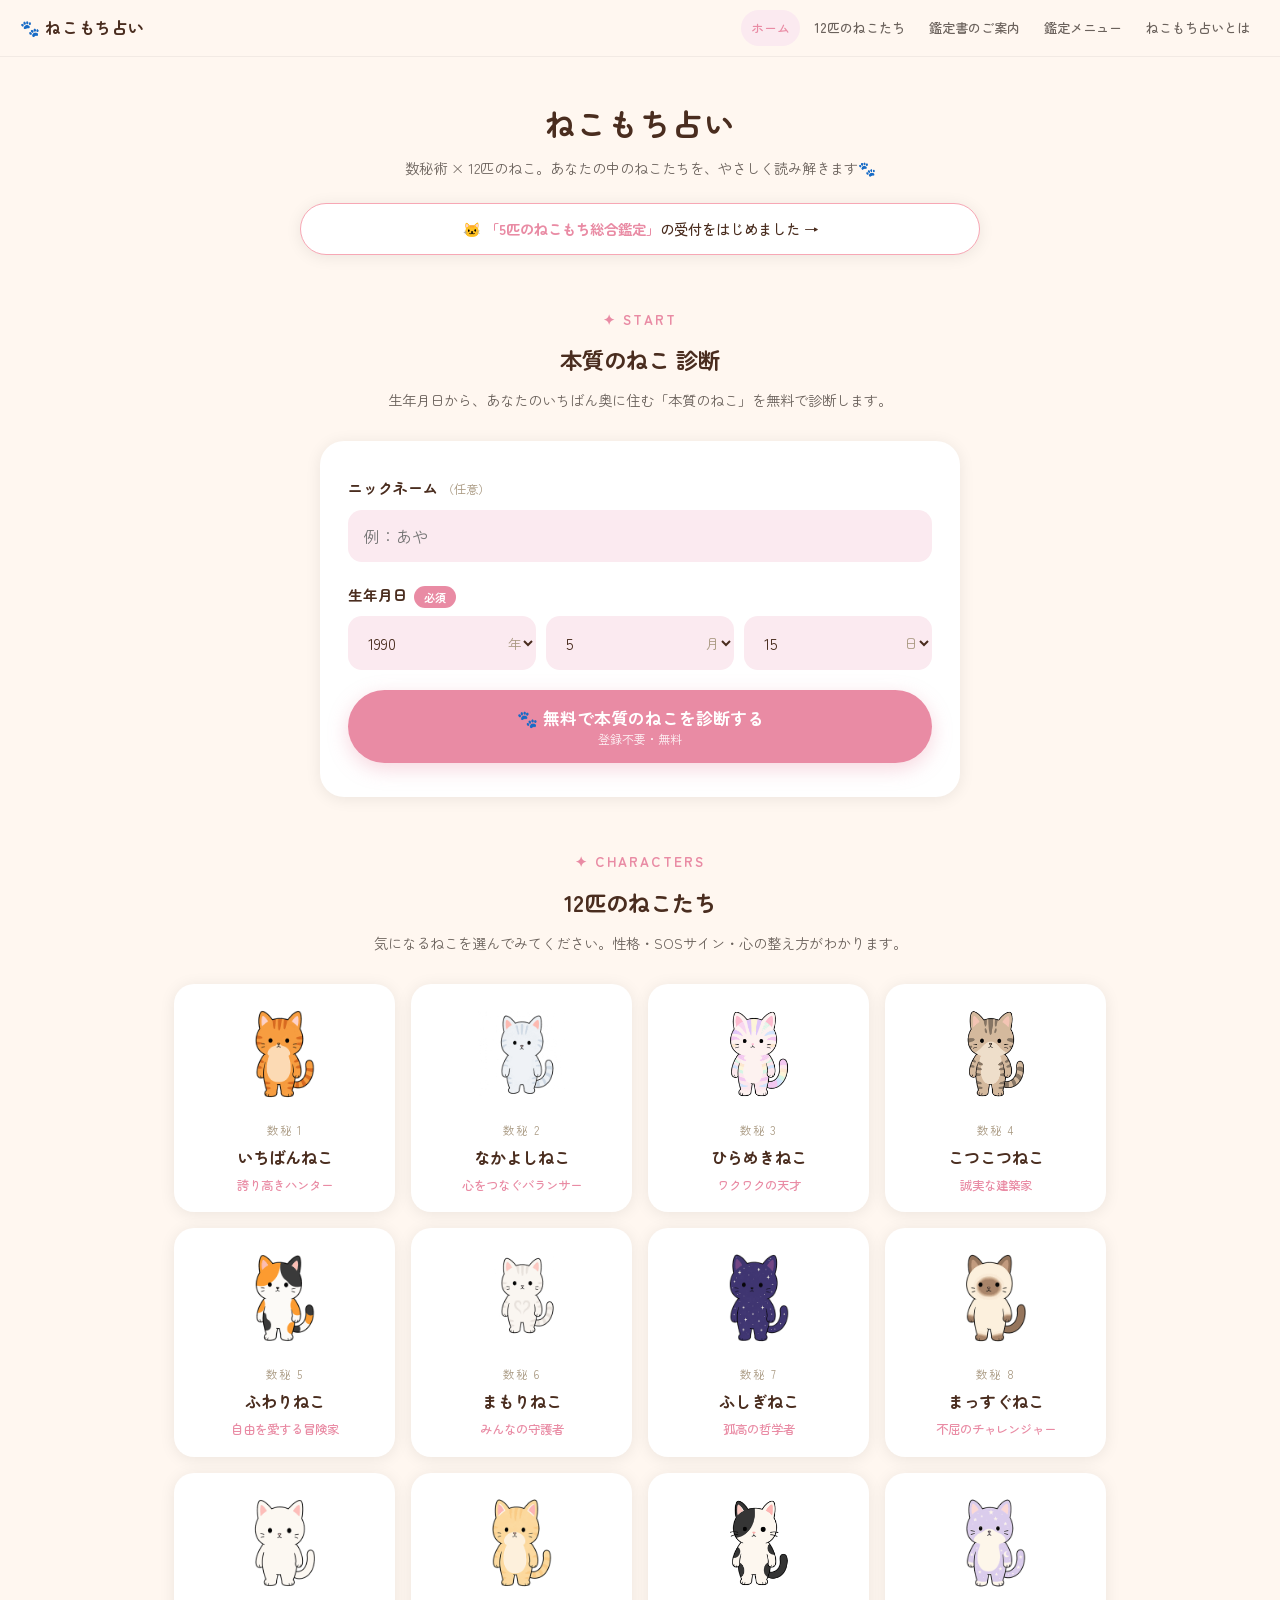
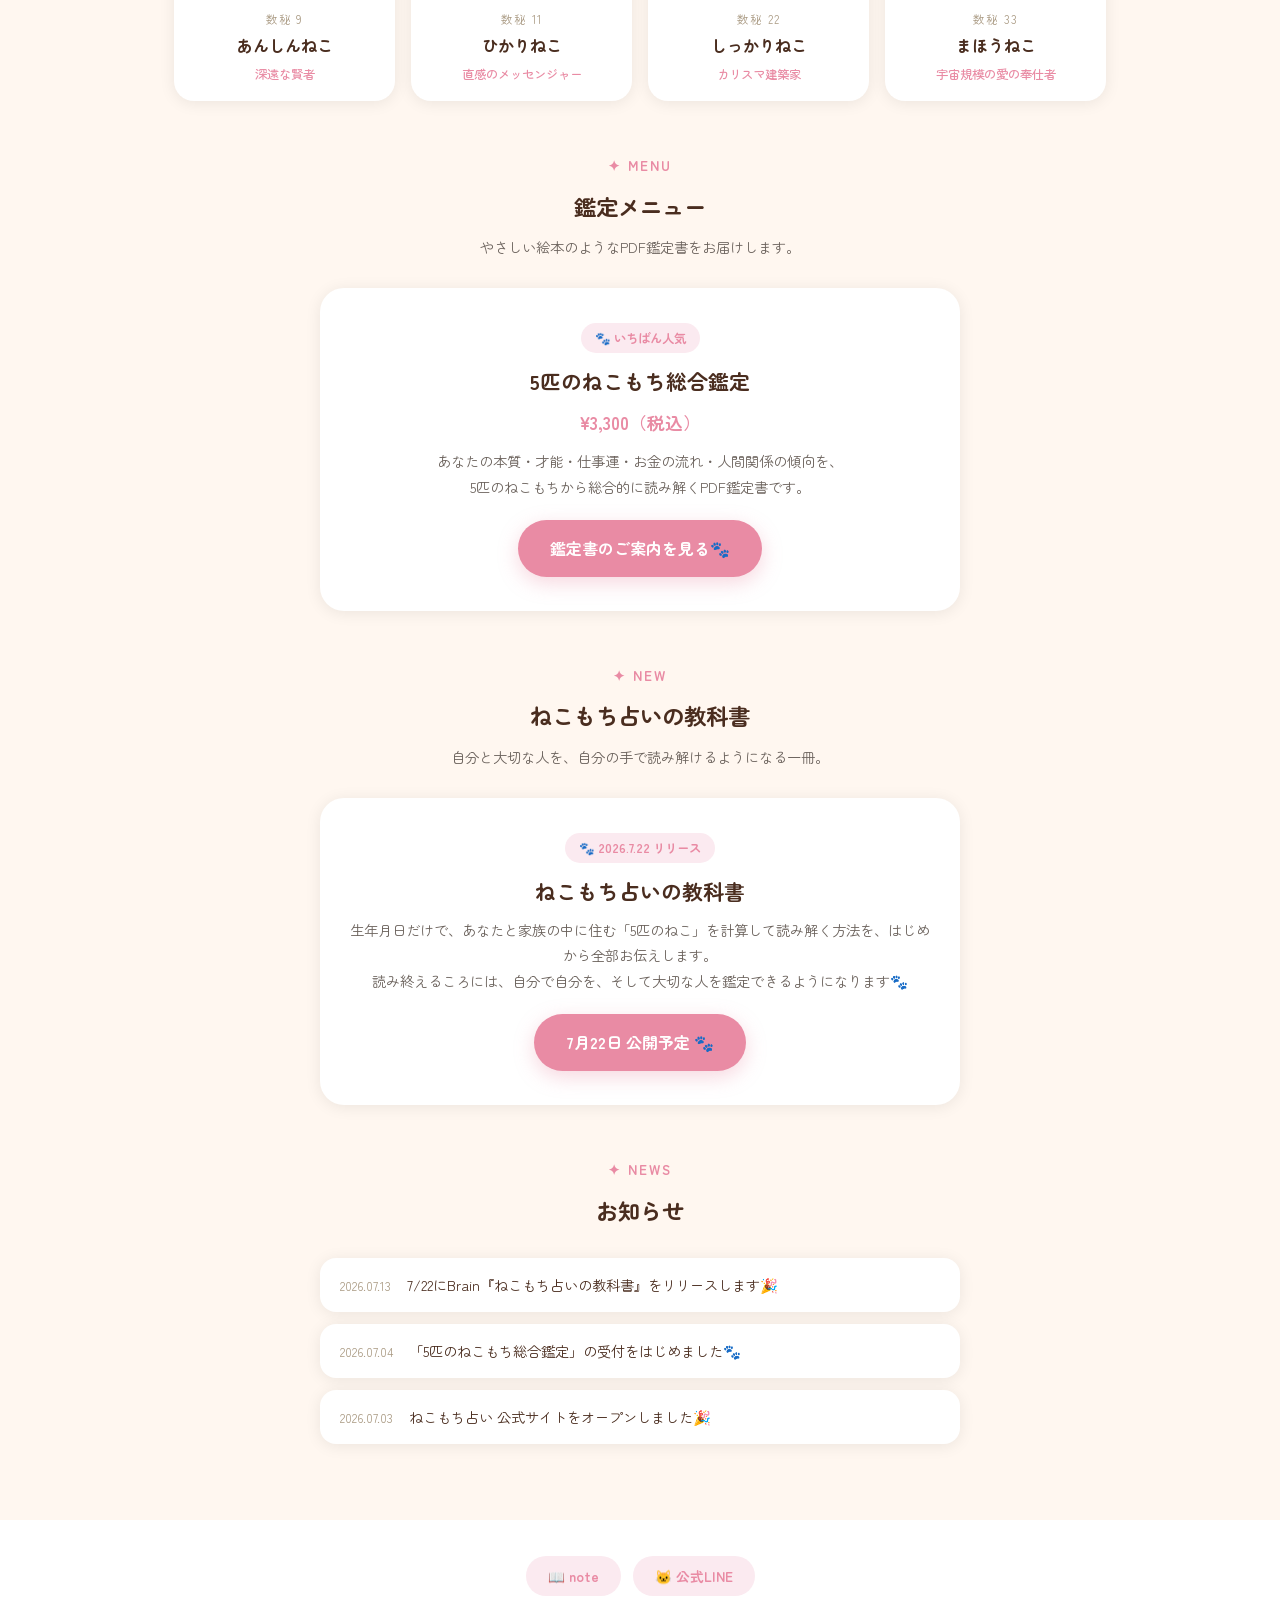
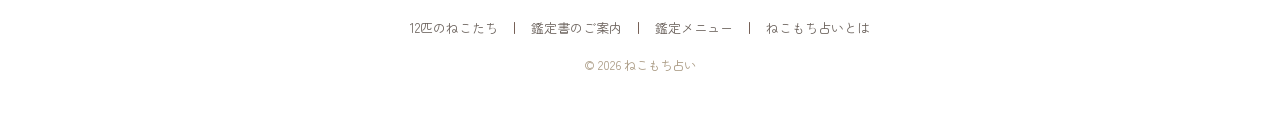
==== index.html @ 8fb3c8cf "鑑定書のご案内ページを公開＋言葉づかいを「理解する」に統一 - kanteisho.html を追加（4つの鑑定書の中身とえらび方） - 全ページのナビとトップの導線に「鑑定書のご案内」を追加 - 「" ====
<!DOCTYPE html>
<html lang="ja">

<head>
    <meta charset="UTF-8">
    <meta name="viewport" content="width=device-width, initial-scale=1.0">
    <title>ねこもち占い 公式サイト</title>
    <meta name="description"
        content="数秘術×12匹のねこで、あなたの中に住む5匹のねこを読み解く「ねこもち占い」公式サイト。12匹のねこたちの図鑑と鑑定メニューをお届けします🐾">
    <link rel="preconnect" href="https://fonts.googleapis.com">
    <link rel="preconnect" href="https://fonts.gstatic.com" crossorigin>
    <link href="https://fonts.googleapis.com/css2?family=Zen+Maru+Gothic:wght@300;400;500;700&display=swap"
        rel="stylesheet">
    <style>
        *,
        *::before,
        *::after {
            box-sizing: border-box;
            margin: 0;
            padding: 0;
        }

        :root {
            /* ねこもち占い BRAND GUIDE 準拠 */
            --cream: #FFF7F0;
            --white: #FFFFFF;
            --coral: #E98BA4;
            --coral-light: #F7A7B5;
            --coral-pale: #FBEAF0;
            --peach: #F8D9C7;
            --text-dark: #4A2D1F;
            --text-mid: #6B625C;
            --text-light: #A89880;
            --shadow-card: 0 2px 16px rgba(0, 0, 0, 0.08);
            --radius: 24px;
        }

        body {
            font-family: 'Zen Maru Gothic', 'Hiragino Maru Gothic ProN', sans-serif;
            background: var(--cream);
            color: var(--text-dark);
            line-height: 1.8;
        }

        /* ===== NAV ===== */
        .site-nav {
            position: fixed;
            top: 0;
            left: 0;
            right: 0;
            z-index: 1100;
            display: flex;
            align-items: center;
            justify-content: space-between;
            gap: 12px;
            padding: 10px 20px;
            background: rgba(255, 247, 240, 0.92);
            backdrop-filter: blur(12px);
            border-bottom: 1px solid rgba(0, 0, 0, 0.05);
        }

        .site-nav .brand {
            font-weight: 700;
            color: var(--text-dark);
            text-decoration: none;
            font-size: 1rem;
            letter-spacing: .04em;
            white-space: nowrap;
        }

        .site-nav .links {
            display: flex;
            gap: 4px;
        }

        .site-nav .links a {
            color: var(--text-mid);
            text-decoration: none;
            font-size: 0.82rem;
            font-weight: 500;
            padding: 6px 10px;
            border-radius: 999px;
            transition: background .2s, color .2s;
            white-space: nowrap;
        }

        .site-nav .links a:hover,
        .site-nav .links a.current {
            background: var(--coral-pale);
            color: var(--coral);
        }

        @media (max-width: 640px) {
            .site-nav {
                padding: 8px 10px;
            }

            .site-nav .brand {
                font-size: 0.88rem;
            }

            .site-nav .links a {
                font-size: 0.7rem;
                padding: 5px 6px;
            }
        }

        /* ===== HEADER ===== */
        header.site-head {
            max-width: 760px;
            margin: 0 auto;
            padding: 96px 24px 8px;
            text-align: center;
        }

        .site-title {
            font-size: 1.9rem;
            font-weight: 700;
            letter-spacing: .06em;
        }

        .site-tag {
            color: var(--text-mid);
            font-size: 0.9rem;
            margin-top: 4px;
        }

        /* ===== 告知バナー ===== */
        .notice-banner {
            display: block;
            max-width: 680px;
            margin: 22px auto 0;
            background: var(--white);
            border: 1.5px solid var(--coral-light);
            border-radius: 999px;
            padding: 12px 22px;
            text-decoration: none;
            color: var(--text-dark);
            font-size: 0.9rem;
            font-weight: 500;
            box-shadow: var(--shadow-card);
            transition: transform .2s;
        }

        .notice-banner:hover {
            transform: translateY(-2px);
        }

        .notice-banner .nb-accent {
            color: var(--coral);
            font-weight: 700;
        }

        /* ===== SECTIONS ===== */
        section {
            max-width: 980px;
            margin: 0 auto;
            padding: 44px 24px 8px;
        }

        .section-eyebrow {
            display: block;
            text-align: center;
            color: var(--coral);
            font-size: 0.85rem;
            font-weight: 700;
            letter-spacing: .15em;
            margin-bottom: 8px;
        }

        .section-title {
            text-align: center;
            font-size: 1.4rem;
            font-weight: 700;
            margin-bottom: 8px;
        }

        .section-lead {
            text-align: center;
            color: var(--text-mid);
            font-size: 0.9rem;
            margin-bottom: 28px;
        }

        /* ===== 診断フォーム ===== */
        .shindan-card {
            max-width: 640px;
            margin: 0 auto;
            background: var(--white);
            border-radius: var(--radius);
            box-shadow: var(--shadow-card);
            padding: 34px 28px;
        }

        .shindan-card .sc-label {
            display: block;
            font-weight: 700;
            font-size: 0.92rem;
            margin-bottom: 8px;
        }

        .shindan-card .sc-label .opt {
            font-weight: 400;
            font-size: 0.78rem;
            color: var(--text-light);
        }

        .shindan-card .sc-label .req {
            display: inline-block;
            background: var(--coral);
            color: #fff;
            font-size: 0.7rem;
            padding: 1px 10px;
            border-radius: 999px;
            margin-left: 6px;
            vertical-align: middle;
        }

        .shindan-card input,
        .shindan-card select {
            width: 100%;
            border: none;
            background: var(--coral-pale);
            border-radius: 14px;
            padding: 14px 16px;
            font-family: inherit;
            font-size: 1rem;
            color: var(--text-dark);
            margin-bottom: 20px;
            outline: none;
        }

        .shindan-card select {
            cursor: pointer;
            appearance: auto;
        }

        .shindan-card input:focus,
        .shindan-card select:focus {
            box-shadow: 0 0 0 2px var(--coral-light);
        }

        .birth-row {
            display: flex;
            gap: 10px;
        }

        .birth-row .bi {
            position: relative;
            flex: 1;
        }

        .birth-row .bi span {
            position: absolute;
            right: 14px;
            top: 15px;
            color: var(--text-light);
            font-size: 0.85rem;
            pointer-events: none;
        }

        .shindan-btn {
            display: block;
            width: 100%;
            border: none;
            cursor: pointer;
            background: var(--coral);
            color: #fff;
            font-family: inherit;
            font-weight: 700;
            font-size: 1.05rem;
            padding: 16px;
            border-radius: 999px;
            box-shadow: 0 6px 20px rgba(233, 139, 164, .35);
            transition: transform .2s;
        }

        .shindan-btn:hover {
            transform: translateY(-2px);
        }

        .shindan-btn small {
            display: block;
            font-weight: 400;
            font-size: 0.75rem;
            opacity: .9;
        }

        .shindan-error {
            display: none;
            text-align: center;
            color: var(--coral);
            font-size: 0.85rem;
            margin-top: 12px;
        }

        /* ===== 診断結果 ===== */
        .shindan-result {
            display: none;
            max-width: 640px;
            margin: 24px auto 0;
            background: var(--white);
            border-radius: var(--radius);
            box-shadow: 0 6px 22px rgba(233, 139, 164, .25);
            padding: 34px 28px;
            text-align: center;
        }

        .shindan-result .sr-intro {
            color: var(--text-mid);
            font-size: 0.9rem;
        }

        .shindan-result img {
            width: 130px;
            height: 130px;
            object-fit: contain;
            margin: 10px auto;
        }

        .shindan-result .sr-num {
            color: var(--text-light);
            font-size: 0.8rem;
            letter-spacing: .1em;
        }

        .shindan-result h3 {
            font-size: 1.5rem;
            margin: 2px 0 8px;
        }

        .shindan-result .sr-catch {
            color: var(--coral);
            font-weight: 700;
            font-size: 0.95rem;
            margin-bottom: 14px;
        }

        .shindan-result .sr-msg {
            background: var(--coral-pale);
            border-radius: 16px;
            padding: 14px 18px;
            font-size: 0.9rem;
            color: var(--text-dark);
            margin-bottom: 20px;
        }

        .shindan-result .sr-links a.more {
            color: var(--coral);
            font-weight: 700;
            font-size: 0.9rem;
            text-decoration: none;
            display: inline-block;
            margin-bottom: 16px;
        }

        /* ===== 12匹グリッド ===== */
        .cats-grid {
            display: grid;
            grid-template-columns: repeat(4, minmax(0, 1fr));
            gap: 16px;
        }

        @media (max-width: 640px) {
            .cats-grid {
                grid-template-columns: repeat(2, 1fr);
            }
        }

        .cat-card {
            background: var(--white);
            border-radius: 20px;
            box-shadow: var(--shadow-card);
            padding: 18px 12px 16px;
            text-align: center;
            text-decoration: none;
            color: var(--text-dark);
            transition: transform .2s, box-shadow .2s;
        }

        .cat-card:hover {
            transform: translateY(-4px);
            box-shadow: 0 6px 22px rgba(233, 139, 164, .25);
        }

        .cat-card img {
            width: 104px;
            height: 104px;
            object-fit: contain;
        }

        .cat-card .num {
            font-size: 0.72rem;
            color: var(--text-light);
            letter-spacing: .1em;
            margin-top: 6px;
        }

        .cat-card h3 {
            font-size: 1.02rem;
            font-weight: 700;
            margin: 2px 0;
        }

        .cat-card p {
            font-size: 0.78rem;
            color: var(--coral);
            font-weight: 500;
        }

        /* ===== 鑑定メニュー ===== */
        .kantei-card {
            max-width: 640px;
            margin: 0 auto;
            background: var(--white);
            border-radius: var(--radius);
            box-shadow: var(--shadow-card);
            padding: 34px 28px;
            text-align: center;
        }

        .kantei-card .kc-tag {
            display: inline-block;
            background: var(--coral-pale);
            color: var(--coral);
            font-size: 0.78rem;
            font-weight: 700;
            padding: 4px 14px;
            border-radius: 999px;
            margin-bottom: 10px;
        }

        .kantei-card h3 {
            font-size: 1.3rem;
            margin-bottom: 6px;
        }

        .kantei-card .kc-price {
            color: var(--coral);
            font-weight: 700;
            font-size: 1.1rem;
            margin-bottom: 10px;
        }

        .kantei-card p {
            color: var(--text-mid);
            font-size: 0.9rem;
            margin-bottom: 20px;
        }

        .btn-primary {
            display: inline-block;
            background: var(--coral);
            color: #fff;
            text-decoration: none;
            font-weight: 700;
            padding: 14px 32px;
            border-radius: 999px;
            box-shadow: 0 6px 20px rgba(233, 139, 164, .35);
            transition: transform .2s;
        }

        .btn-primary:hover {
            transform: translateY(-2px);
        }

        /* ===== お知らせ ===== */
        .news-list {
            max-width: 640px;
            margin: 0 auto;
            list-style: none;
        }

        .news-list li {
            background: var(--white);
            border-radius: 16px;
            box-shadow: var(--shadow-card);
            padding: 14px 20px;
            margin-bottom: 12px;
            display: flex;
            gap: 16px;
            align-items: baseline;
            font-size: 0.9rem;
        }

        .news-list .date {
            color: var(--text-light);
            font-size: 0.78rem;
            white-space: nowrap;
        }

        /* ===== FOOTER ===== */
        footer {
            margin-top: 56px;
            padding: 36px 20px 48px;
            background: var(--white);
            text-align: center;
        }

        .sns-row {
            display: flex;
            justify-content: center;
            gap: 12px;
            margin-bottom: 20px;
        }

        .sns-row a {
            display: inline-block;
            background: var(--coral-pale);
            color: var(--coral);
            text-decoration: none;
            font-size: 0.85rem;
            font-weight: 700;
            padding: 8px 22px;
            border-radius: 999px;
            transition: transform .2s;
        }

        .sns-row a:hover {
            transform: translateY(-2px);
        }

        .foot-links {
            font-size: 0.82rem;
            margin-bottom: 14px;
        }

        .foot-links a {
            color: var(--text-mid);
            text-decoration: none;
            margin: 0 10px;
        }

        .copyright {
            color: var(--text-light);
            font-size: 0.78rem;
        }
    </style>
</head>

<body>
    <nav class="site-nav">
        <a href="index.html" class="brand">🐾 ねこもち占い</a>
        <div class="links">
            <a href="index.html" class="current">ホーム</a>
            <a href="types.html">12匹のねこたち</a>
            <a href="kanteisho.html">鑑定書のご案内</a>
            <a href="menu.html">鑑定メニュー</a>
            <a href="about.html">ねこもち占いとは</a>
        </div>
    </nav>

    <header class="site-head">
        <h1 class="site-title">ねこもち占い</h1>
        <p class="site-tag">数秘術 × 12匹のねこ。あなたの中のねこたちを、やさしく読み解きます🐾</p>
        <a href="kanteisho.html" class="notice-banner">🐱 <span class="nb-accent">「5匹のねこもち総合鑑定」</span>の受付をはじめました →</a>
    </header>

    <!-- 診断スタート -->
    <section>
        <span class="section-eyebrow">✦ START</span>
        <h2 class="section-title">本質のねこ 診断</h2>
        <p class="section-lead">生年月日から、あなたのいちばん奥に住む「本質のねこ」を無料で診断します。</p>
        <div class="shindan-card">
            <label class="sc-label" for="sd-name">ニックネーム <span class="opt">（任意）</span></label>
            <input type="text" id="sd-name" placeholder="例：あや" maxlength="20">
            <span class="sc-label">生年月日<span class="req">必須</span></span>
            <div class="birth-row">
                <div class="bi"><select id="sd-y" aria-label="年"></select><span>年</span></div>
                <div class="bi"><select id="sd-m" aria-label="月"></select><span>月</span></div>
                <div class="bi"><select id="sd-d" aria-label="日"></select><span>日</span></div>
            </div>
            <button class="shindan-btn" id="sd-btn">🐾 無料で本質のねこを診断する<small>登録不要・無料</small></button>
            <p class="shindan-error" id="sd-error">生年月日を正しく入力してくださいね🐾</p>
        </div>
        <div class="shindan-result" id="sd-result">
            <p class="sr-intro" id="sr-intro">あなたの本質のねこは……</p>
            <img id="sr-img" src="" alt="">
            <div class="sr-num" id="sr-num"></div>
            <h3 id="sr-name"></h3>
            <p class="sr-catch" id="sr-catch"></p>
            <div class="sr-msg" id="sr-msg"></div>
            <div class="sr-links">
                <a class="more" id="sr-more" href="#">このねこをもっと詳しく見る →</a><br>
                <a class="btn-primary" href="kanteisho.html">5匹ぜんぶ知りたい方は 総合鑑定へ🐾</a>
            </div>
        </div>
    </section>

    <!-- 12匹のねこたち -->
    <section>
        <span class="section-eyebrow">✦ CHARACTERS</span>
        <h2 class="section-title">12匹のねこたち</h2>
        <p class="section-lead">気になるねこを選んでみてください。性格・SOSサイン・心の整え方がわかります。</p>
        <div class="cats-grid">
            <a class="cat-card" href="types.html#n1"><img src="img/cat_1.png?v=2" alt="いちばんねこ">
                <div class="num">数秘 1</div>
                <h3>いちばんねこ</h3>
                <p>誇り高きハンター</p>
            </a>
            <a class="cat-card" href="types.html#n2"><img src="img/cat_2.png?v=2" alt="なかよしねこ">
                <div class="num">数秘 2</div>
                <h3>なかよしねこ</h3>
                <p>心をつなぐバランサー</p>
            </a>
            <a class="cat-card" href="types.html#n3"><img src="img/cat_3.png?v=2" alt="ひらめきねこ">
                <div class="num">数秘 3</div>
                <h3>ひらめきねこ</h3>
                <p>ワクワクの天才</p>
            </a>
            <a class="cat-card" href="types.html#n4"><img src="img/cat_4.png?v=2" alt="こつこつねこ">
                <div class="num">数秘 4</div>
                <h3>こつこつねこ</h3>
                <p>誠実な建築家</p>
            </a>
            <a class="cat-card" href="types.html#n5"><img src="img/cat_5.png?v=2" alt="ふわりねこ">
                <div class="num">数秘 5</div>
                <h3>ふわりねこ</h3>
                <p>自由を愛する冒険家</p>
            </a>
            <a class="cat-card" href="types.html#n6"><img src="img/cat_6.png?v=2" alt="まもりねこ">
                <div class="num">数秘 6</div>
                <h3>まもりねこ</h3>
                <p>みんなの守護者</p>
            </a>
            <a class="cat-card" href="types.html#n7"><img src="img/cat_7.png?v=2" alt="ふしぎねこ">
                <div class="num">数秘 7</div>
                <h3>ふしぎねこ</h3>
                <p>孤高の哲学者</p>
            </a>
            <a class="cat-card" href="types.html#n8"><img src="img/cat_8.png?v=2" alt="まっすぐねこ">
                <div class="num">数秘 8</div>
                <h3>まっすぐねこ</h3>
                <p>不屈のチャレンジャー</p>
            </a>
            <a class="cat-card" href="types.html#n9"><img src="img/cat_9.png?v=2" alt="あんしんねこ">
                <div class="num">数秘 9</div>
                <h3>あんしんねこ</h3>
                <p>深遠な賢者</p>
            </a>
            <a class="cat-card" href="types.html#n11"><img src="img/cat_11.png?v=2" alt="ひかりねこ">
                <div class="num">数秘 11</div>
                <h3>ひかりねこ</h3>
                <p>直感のメッセンジャー</p>
            </a>
            <a class="cat-card" href="types.html#n22"><img src="img/cat_22.png?v=2" alt="しっかりねこ">
                <div class="num">数秘 22</div>
                <h3>しっかりねこ</h3>
                <p>カリスマ建築家</p>
            </a>
            <a class="cat-card" href="types.html#n33"><img src="img/cat_33.png?v=2" alt="まほうねこ">
                <div class="num">数秘 33</div>
                <h3>まほうねこ</h3>
                <p>宇宙規模の愛の奉仕者</p>
            </a>
        </div>
    </section>

    <!-- 鑑定メニュー -->
    <section>
        <span class="section-eyebrow">✦ MENU</span>
        <h2 class="section-title">鑑定メニュー</h2>
        <p class="section-lead">やさしい絵本のようなPDF鑑定書をお届けします。</p>
        <div class="kantei-card">
            <span class="kc-tag">🐾 いちばん人気</span>
            <h3>5匹のねこもち総合鑑定</h3>
            <div class="kc-price">¥3,300（税込）</div>
            <p>あなたの本質・才能・仕事運・お金の流れ・人間関係の傾向を、<br>5匹のねこもちから総合的に読み解くPDF鑑定書です。</p>
            <a href="kanteisho.html" class="btn-primary">鑑定書のご案内を見る🐾</a>
        </div>
    </section>

    <!-- 教科書（Brain） -->
    <section>
        <span class="section-eyebrow">✦ NEW</span>
        <h2 class="section-title">ねこもち占いの教科書</h2>
        <p class="section-lead">自分と大切な人を、自分の手で読み解けるようになる一冊。</p>
        <div class="kantei-card">
            <span class="kc-tag">🐾 2026.7.22 リリース</span>
            <h3>ねこもち占いの教科書</h3>
            <p>生年月日だけで、あなたと家族の中に住む「5匹のねこ」を計算して読み解く方法を、はじめから全部お伝えします。<br>読み終えるころには、自分で自分を、そして大切な人を鑑定できるようになります🐾</p>
            <!-- TODO(7/22公開時): href="#" を Brain の販売URL に差し替え、ボタン文言を「教科書を見る 🐾」に変更する -->
            <a href="#" class="btn-primary">7月22日 公開予定 🐾</a>
        </div>
    </section>

    <!-- お知らせ -->
    <section>
        <span class="section-eyebrow">✦ NEWS</span>
        <h2 class="section-title">お知らせ</h2>
        <p class="section-lead"></p>
        <ul class="news-list">
            <li><span class="date">2026.07.13</span><span>7/22にBrain『ねこもち占いの教科書』をリリースします🎉</span></li>
            <li><span class="date">2026.07.04</span><span>「5匹のねこもち総合鑑定」の受付をはじめました🐾</span></li>
            <li><span class="date">2026.07.03</span><span>ねこもち占い 公式サイトをオープンしました🎉</span></li>
        </ul>
    </section>

    <footer>
        <div class="sns-row">
            <a href="https://note.com/nekomochi_uranai" target="_blank" rel="noopener">📖 note</a>
            <a href="https://lin.ee/52eZzQR" target="_blank" rel="noopener">🐱 公式LINE</a>
        </div>
        <p class="foot-links"><a href="types.html">12匹のねこたち</a>｜<a href="kanteisho.html">鑑定書のご案内</a>｜<a
                href="menu.html">鑑定メニュー</a>｜<a href="about.html">ねこもち占いとは</a></p>
        <p class="copyright">© 2026 ねこもち占い</p>
    </footer>

    <script>
        const NEKO = {
            1: { name: 'いちばんねこ', catch: '開拓・独立・リーダーシップ。「自分で決める」が生きがいの先駆者', msg: '頼ることは、弱さじゃないよ。たまには誰かに甘えて、ふかふかの毛布で休もう。' },
            2: { name: 'なかよしねこ', catch: '調和・協調・感受性。空気を読みすぎて疲れる平和主義者', msg: '人のことより、まずは自分の小さなお皿を満たそう。あなたは、そこにいるだけで価値がある。' },
            3: { name: 'ひらめきねこ', catch: '創造・表現・喜び。「楽しい！」だけで動く天性のエンターテイナー', msg: '飽きっぽいのは、ダメだからじゃない。あなたの頭が、世界より先に進んでいるだけ。' },
            4: { name: 'こつこつねこ', catch: '継続・誠実・土台。石橋を叩いて渡る、信頼の職人', msg: '完璧じゃなくても、世界は壊れない。今日は少し、ルールをゆるめても大丈夫。' },
            5: { name: 'ふわりねこ', catch: '自由・変化・冒険。ルールと定番が大嫌いな風来坊', msg: '落ち着かなくていい。あなたのその揺らぎが、新しい風を運んでくる。' },
            6: { name: 'まもりねこ', catch: '愛情・責任・調和。誰かを守ることに生きがいを感じるお母さん気質', msg: '自分を犠牲にする愛は、いつか苦しくなる。まずはあなた自身を、世界一大切にしていい。' },
            7: { name: 'ふしぎねこ', catch: '探求・内省・真理。「なぜ？」を掘り続ける孤高の哲学者', msg: '理解されなくてもいい。あなたのその独特な世界観こそが、いつか誰かの光になる。' },
            8: { name: 'まっすぐねこ', catch: '達成・権力・豊かさ。結果で証明したい将軍タイプ', msg: '戦わなくても、あなたの価値は変わらない。鎧を脱いだあなたも、十分に愛されている。' },
            9: { name: 'あんしんねこ', catch: '癒やし・包容・手放し。すべてを受け入れ見守る、器の大きなまとめ役', msg: 'いい人にならなくていい。誰かのためじゃなく、自分のために生きていいんだよ。' },
            11: { name: 'ひかりねこ', catch: '直感・啓蒙・橋渡し。目に見えないメッセージを受け取る繊細なアンテナ', msg: 'その繊細さは、才能だよ。理屈で説明しなくていい、あなたの感覚を信じて。' },
            22: { name: 'しっかりねこ', catch: '構築・ビジョン・現実化。圧倒的スケールで理想を形にする建築家', msg: '焦らなくていい。あなたの夢は大きいから、時間がかかるのは当たり前。' },
            33: { name: 'まほうねこ', catch: '無条件の愛・癒やし・受容。常識を超えた愛で包む、宇宙からのメッセンジャー', msg: 'あなたはそのままで魔法みたいな存在。無理に普通にならなくていいんだよ。' }
        };

        function reduceNum(n) {
            while (n > 9 && n !== 11 && n !== 22 && n !== 33) {
                n = String(n).split('').reduce((s, d) => s + parseInt(d, 10), 0);
            }
            return n;
        }

        function calcLP(y, m, d) {
            const digits = ('' + y + String(m).padStart(2, '0') + String(d).padStart(2, '0')).split('');
            return reduceNum(digits.reduce((s, c) => s + parseInt(c, 10), 0));
        }

        function fillDateSelect(id, start, end, placeholder, defaultValue) {
            const select = document.getElementById(id);
            if (!select) return;
            select.innerHTML = '';
            const placeholderOption = document.createElement('option');
            placeholderOption.value = '';
            placeholderOption.textContent = placeholder;
            placeholderOption.disabled = true;
            select.appendChild(placeholderOption);
            for (let value = start; value <= end; value += 1) {
                const option = document.createElement('option');
                option.value = String(value);
                option.textContent = String(value);
                select.appendChild(option);
            }
            select.value = String(defaultValue);
        }

        fillDateSelect('sd-y', 1900, 2026, '1990', 1990);
        fillDateSelect('sd-m', 1, 12, '5', 5);
        fillDateSelect('sd-d', 1, 31, '15', 15);
        document.getElementById('sd-btn').addEventListener('click', () => {
            const y = parseInt(document.getElementById('sd-y').value, 10);
            const m = parseInt(document.getElementById('sd-m').value, 10);
            const d = parseInt(document.getElementById('sd-d').value, 10);
            const err = document.getElementById('sd-error');
            const valid = y >= 1900 && y <= 2026 && m >= 1 && m <= 12 && d >= 1 && d <= 31;
            if (!valid) {
                err.style.display = 'block';
                return;
            }
            err.style.display = 'none';
            const lp = calcLP(y, m, d);
            const neko = NEKO[lp];
            const nick = document.getElementById('sd-name').value.trim();
            document.getElementById('sr-intro').textContent =
                (nick ? nick + 'さんの' : 'あなたの') + '本質のねこは……';
            document.getElementById('sr-img').src = 'img/cat_' + lp + '.png?v=2';
            document.getElementById('sr-img').alt = neko.name;
            document.getElementById('sr-num').textContent = '数秘 ' + lp;
            document.getElementById('sr-name').textContent = neko.name;
            document.getElementById('sr-catch').textContent = neko.catch;
            document.getElementById('sr-msg').textContent = '「' + neko.msg + '」';
            document.getElementById('sr-more').href = 'types.html#n' + lp;
            const box = document.getElementById('sd-result');
            box.style.display = 'block';
            box.scrollIntoView({ behavior: 'smooth', block: 'center' });
        });
    </script>
</body>

</html>
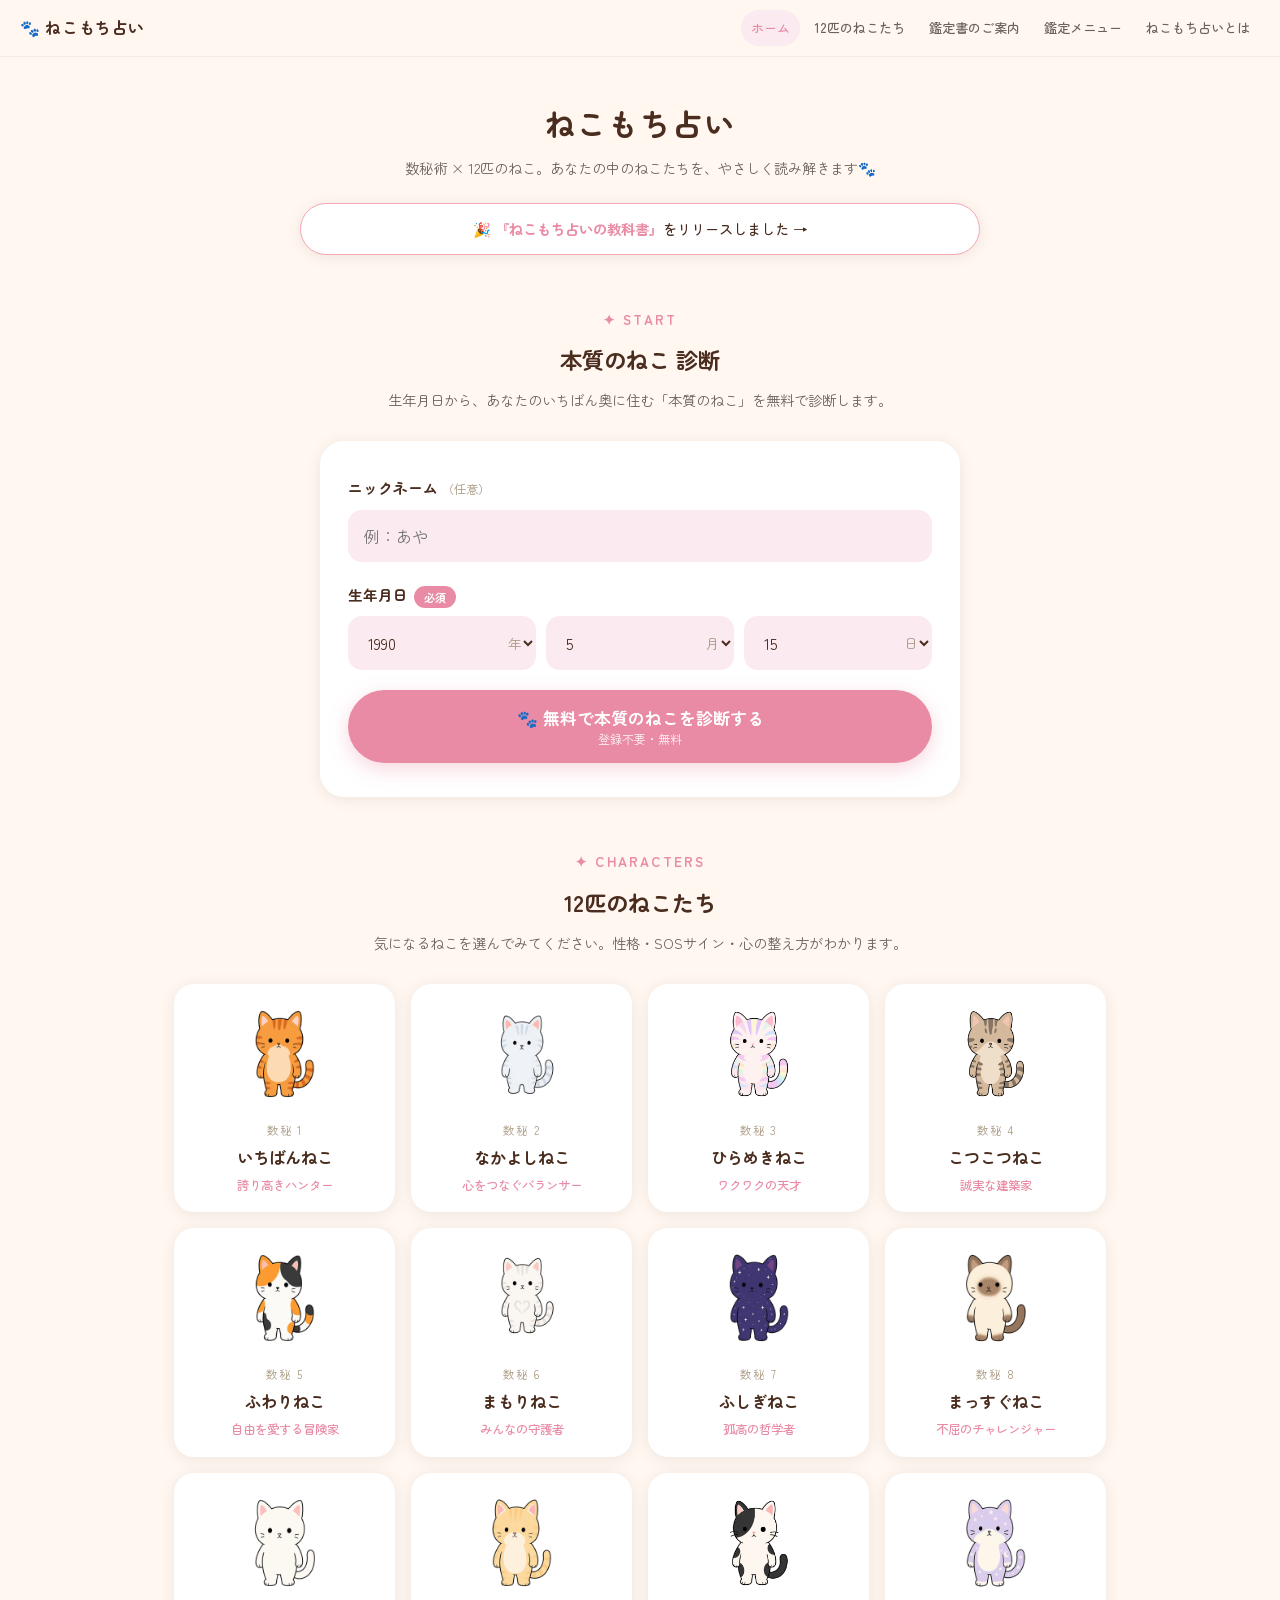
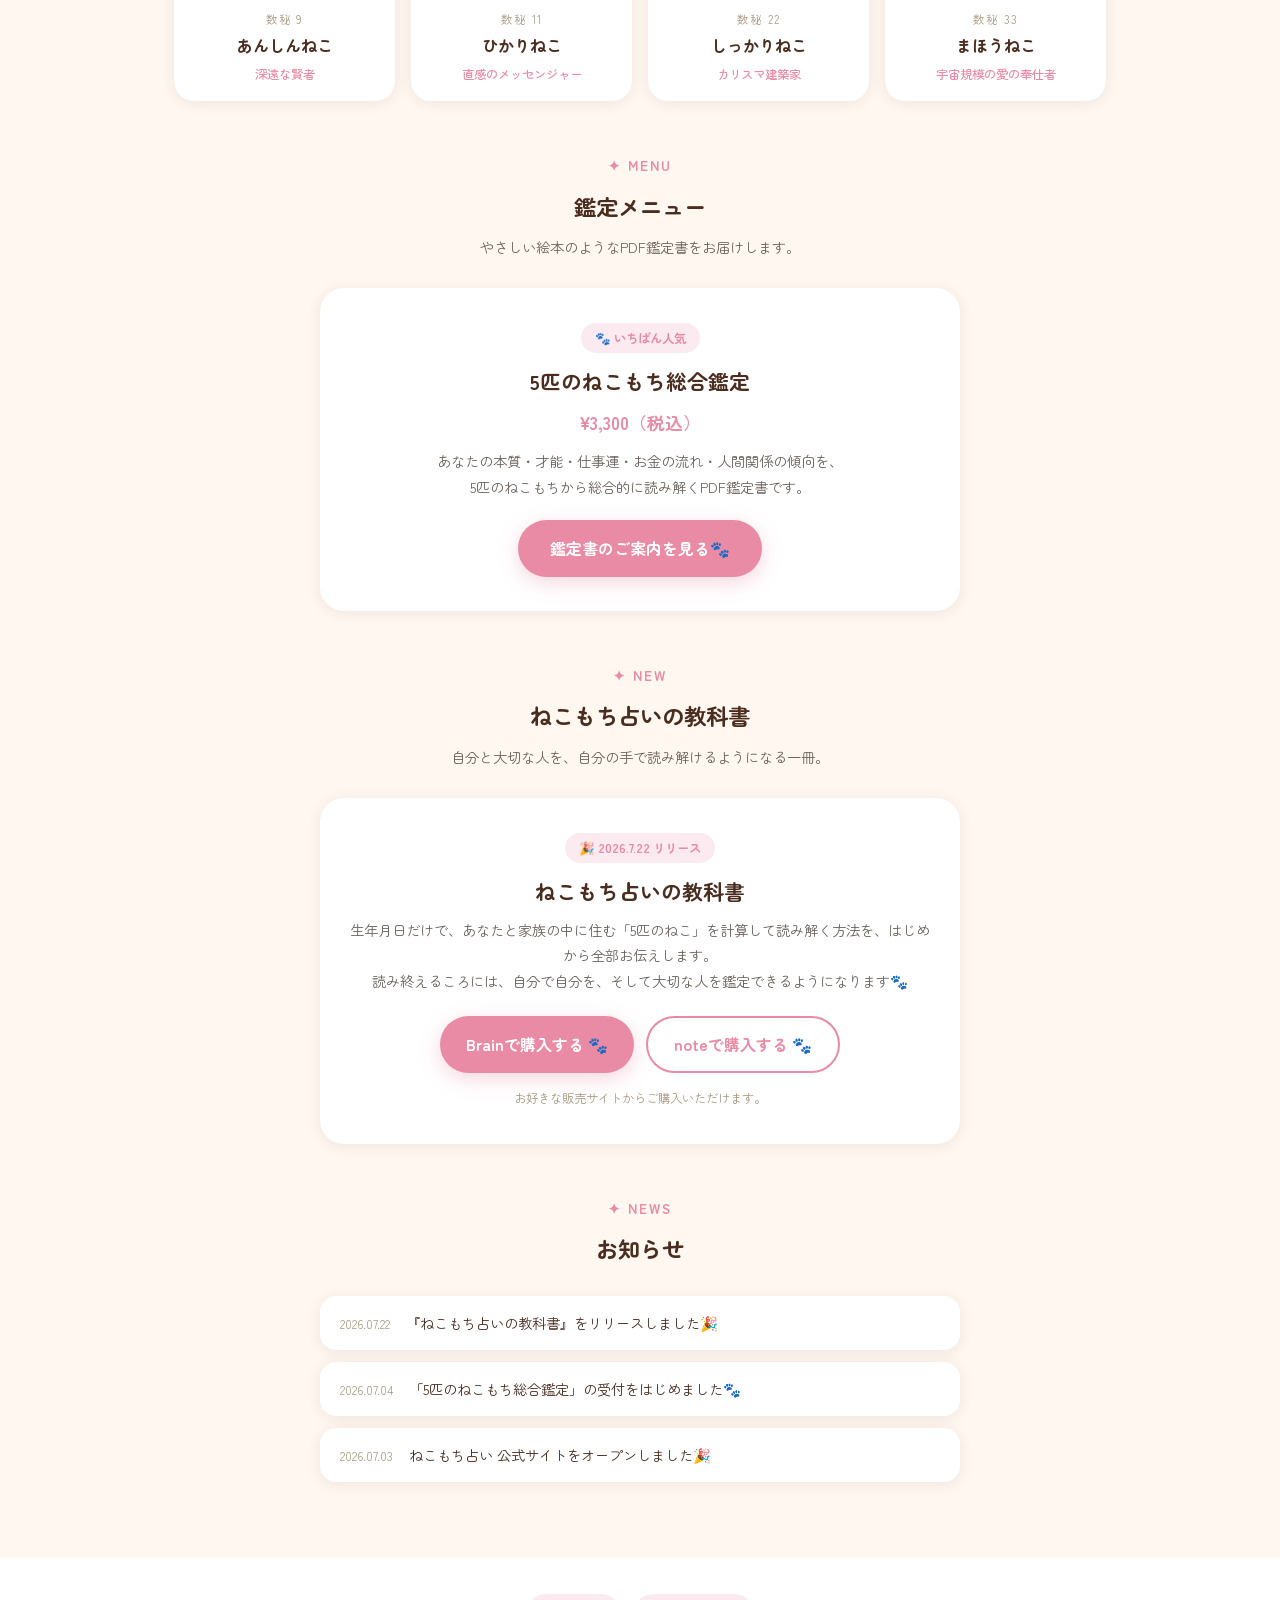
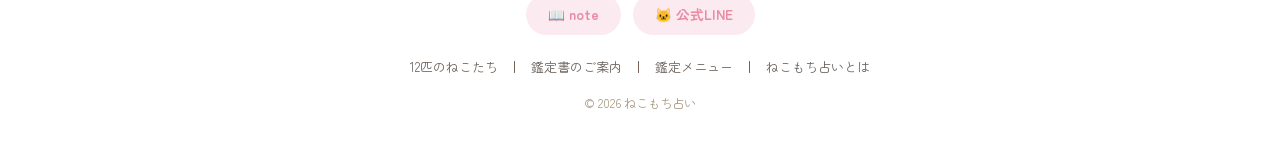
==== commit 95362653: "教科書リリース告知と購入リンクを追加" ====
--- a/index.html
+++ b/index.html
@@ -464,6 +464,44 @@
             transform: translateY(-2px);
         }
 
+        .purchase-actions {
+            display: flex;
+            justify-content: center;
+            gap: 12px;
+            flex-wrap: wrap;
+            margin-top: 22px;
+        }
+
+        .purchase-actions .btn-primary {
+            min-width: 190px;
+            padding-inline: 26px;
+        }
+
+        .btn-secondary {
+            display: inline-block;
+            min-width: 190px;
+            background: var(--white);
+            color: var(--coral);
+            text-decoration: none;
+            font-weight: 700;
+            padding: 12px 26px;
+            border: 2px solid var(--coral);
+            border-radius: 999px;
+            transition: transform .2s, background .2s;
+        }
+
+        .btn-secondary:hover {
+            transform: translateY(-2px);
+            background: var(--coral-pale);
+        }
+
+        .purchase-note {
+            margin-top: 14px !important;
+            margin-bottom: 0 !important;
+            color: var(--text-light) !important;
+            font-size: 0.78rem !important;
+        }
+
         /* ===== お知らせ ===== */
         .news-list {
             max-width: 640px;
@@ -553,7 +591,7 @@
     <header class="site-head">
         <h1 class="site-title">ねこもち占い</h1>
         <p class="site-tag">数秘術 × 12匹のねこ。あなたの中のねこたちを、やさしく読み解きます🐾</p>
-        <a href="kanteisho.html" class="notice-banner">🐱 <span class="nb-accent">「5匹のねこもち総合鑑定」</span>の受付をはじめました →</a>
+        <a href="#kyokasho" class="notice-banner">🎉 <span class="nb-accent">『ねこもち占いの教科書』</span>をリリースしました →</a>
     </header>
 
     <!-- 診断スタート -->
@@ -670,17 +708,20 @@
         </div>
     </section>
 
-    <!-- 教科書（Brain） -->
-    <section>
+    <!-- ねこもち占いの教科書 -->
+    <section id="kyokasho">
         <span class="section-eyebrow">✦ NEW</span>
         <h2 class="section-title">ねこもち占いの教科書</h2>
         <p class="section-lead">自分と大切な人を、自分の手で読み解けるようになる一冊。</p>
         <div class="kantei-card">
-            <span class="kc-tag">🐾 2026.7.22 リリース</span>
+            <span class="kc-tag">🎉 2026.7.22 リリース</span>
             <h3>ねこもち占いの教科書</h3>
             <p>生年月日だけで、あなたと家族の中に住む「5匹のねこ」を計算して読み解く方法を、はじめから全部お伝えします。<br>読み終えるころには、自分で自分を、そして大切な人を鑑定できるようになります🐾</p>
-            <!-- TODO(7/22公開時): href="#" を Brain の販売URL に差し替え、ボタン文言を「教科書を見る 🐾」に変更する -->
-            <a href="#" class="btn-primary">7月22日 公開予定 🐾</a>
+            <div class="purchase-actions">
+                <a href="https://brain-market.com/u/tomomin0126/a/bwUTN1UjMgoTZsNWa0JXY" class="btn-primary" target="_blank" rel="noopener">Brainで購入する 🐾</a>
+                <a href="https://note.com/nekomochi_uranai/n/nbf12bc779fea?sub_rt=share_sb" class="btn-secondary" target="_blank" rel="noopener">noteで購入する 🐾</a>
+            </div>
+            <p class="purchase-note">お好きな販売サイトからご購入いただけます。</p>
         </div>
     </section>
 
@@ -690,7 +731,7 @@
         <h2 class="section-title">お知らせ</h2>
         <p class="section-lead"></p>
         <ul class="news-list">
-            <li><span class="date">2026.07.13</span><span>7/22にBrain『ねこもち占いの教科書』をリリースします🎉</span></li>
+            <li><span class="date">2026.07.22</span><span>『ねこもち占いの教科書』をリリースしました🎉</span></li>
             <li><span class="date">2026.07.04</span><span>「5匹のねこもち総合鑑定」の受付をはじめました🐾</span></li>
             <li><span class="date">2026.07.03</span><span>ねこもち占い 公式サイトをオープンしました🎉</span></li>
         </ul>
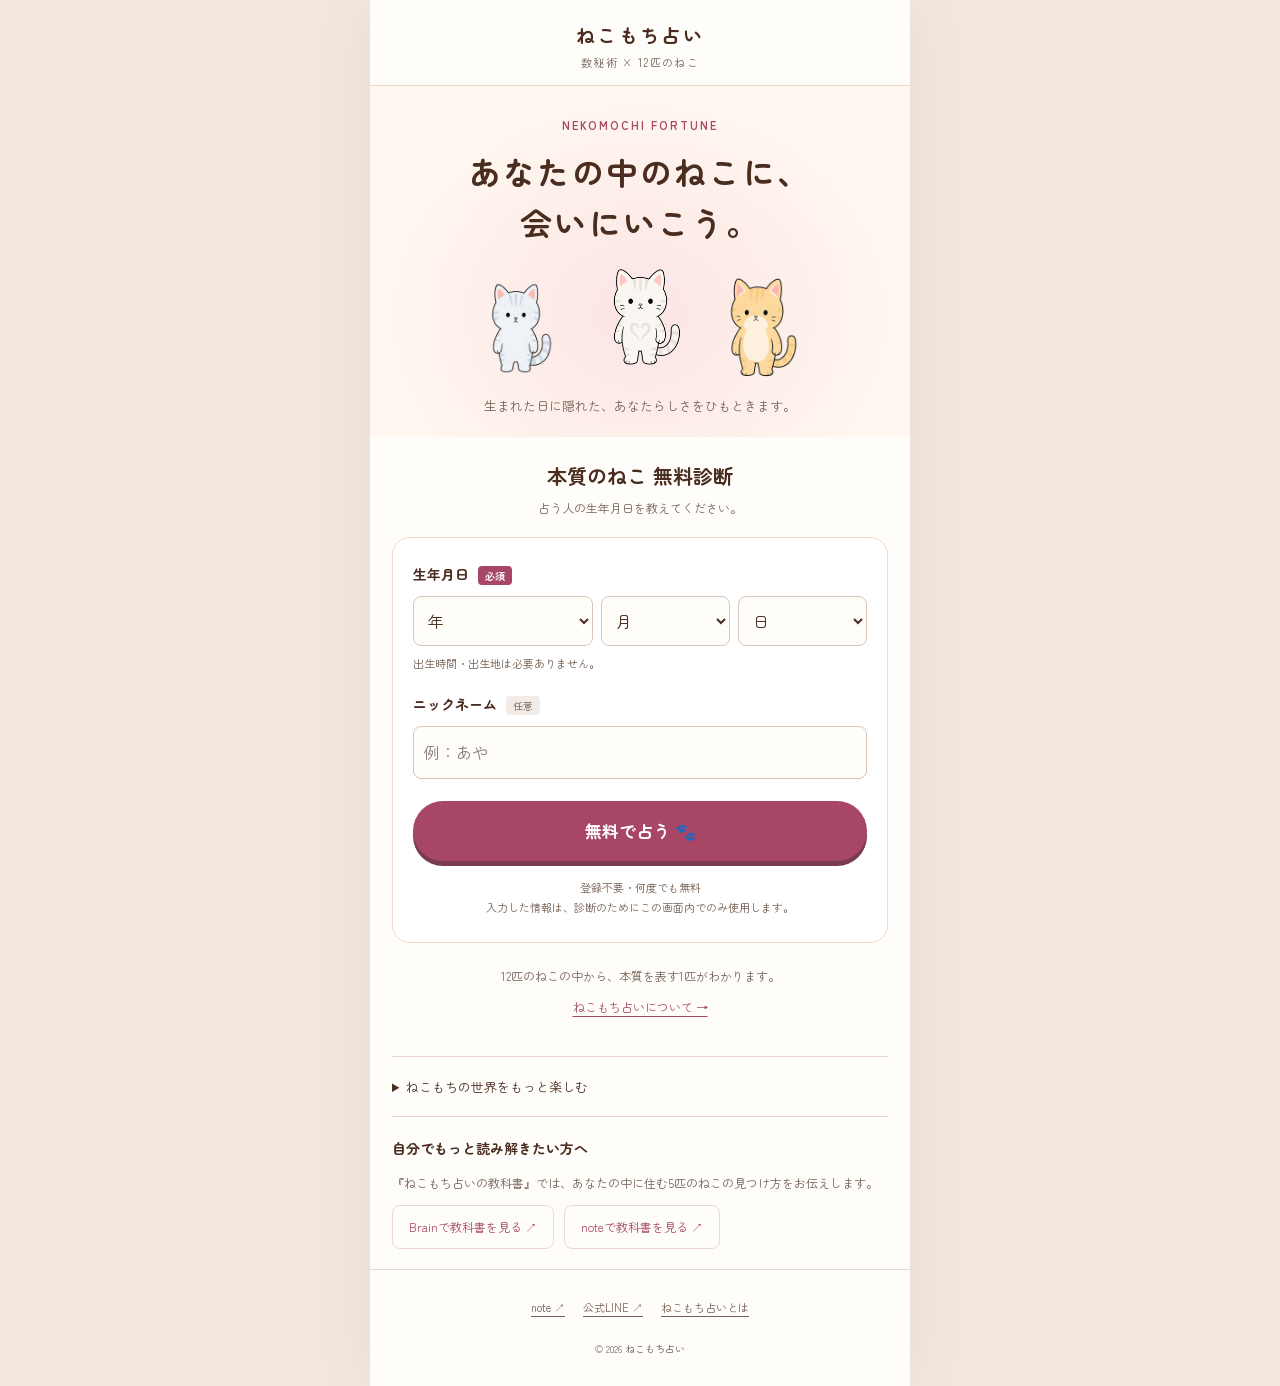
==== commit 5507faae: "無料診断を中心にした縦一列のトップページへ再構成" ====
--- a/index.html
+++ b/index.html
@@ -1,754 +1,211 @@
 <!DOCTYPE html>
 <html lang="ja">
-
 <head>
     <meta charset="UTF-8">
     <meta name="viewport" content="width=device-width, initial-scale=1.0">
-    <title>ねこもち占い 公式サイト</title>
-    <meta name="description"
-        content="数秘術×12匹のねこで、あなたの中に住む5匹のねこを読み解く「ねこもち占い」公式サイト。12匹のねこたちの図鑑と鑑定メニューをお届けします🐾">
+    <title>本質のねこ 無料診断｜ねこもち占い</title>
+    <meta name="description" content="生年月日から、あなたの本質のねこを無料で診断。数秘術×12匹のねこで、あなたらしさをやさしく読み解くねこもち占い。登録不要。">
     <link rel="preconnect" href="https://fonts.googleapis.com">
     <link rel="preconnect" href="https://fonts.gstatic.com" crossorigin>
-    <link href="https://fonts.googleapis.com/css2?family=Zen+Maru+Gothic:wght@300;400;500;700&display=swap"
-        rel="stylesheet">
+    <link href="https://fonts.googleapis.com/css2?family=Zen+Maru+Gothic:wght@400;500;700&display=swap" rel="stylesheet">
     <style>
-        *,
-        *::before,
-        *::after {
-            box-sizing: border-box;
-            margin: 0;
-            padding: 0;
-        }
-
-        :root {
-            /* ねこもち占い BRAND GUIDE 準拠 */
-            --cream: #FFF7F0;
-            --white: #FFFFFF;
-            --coral: #E98BA4;
-            --coral-light: #F7A7B5;
-            --coral-pale: #FBEAF0;
-            --peach: #F8D9C7;
-            --text-dark: #4A2D1F;
-            --text-mid: #6B625C;
-            --text-light: #A89880;
-            --shadow-card: 0 2px 16px rgba(0, 0, 0, 0.08);
-            --radius: 24px;
-        }
-
-        body {
-            font-family: 'Zen Maru Gothic', 'Hiragino Maru Gothic ProN', sans-serif;
-            background: var(--cream);
-            color: var(--text-dark);
-            line-height: 1.8;
-        }
-
-        /* ===== NAV ===== */
-        .site-nav {
-            position: fixed;
-            top: 0;
-            left: 0;
-            right: 0;
-            z-index: 1100;
-            display: flex;
-            align-items: center;
-            justify-content: space-between;
-            gap: 12px;
-            padding: 10px 20px;
-            background: rgba(255, 247, 240, 0.92);
-            backdrop-filter: blur(12px);
-            border-bottom: 1px solid rgba(0, 0, 0, 0.05);
-        }
-
-        .site-nav .brand {
-            font-weight: 700;
-            color: var(--text-dark);
-            text-decoration: none;
-            font-size: 1rem;
-            letter-spacing: .04em;
-            white-space: nowrap;
-        }
-
-        .site-nav .links {
-            display: flex;
-            gap: 4px;
-        }
-
-        .site-nav .links a {
-            color: var(--text-mid);
-            text-decoration: none;
-            font-size: 0.82rem;
-            font-weight: 500;
-            padding: 6px 10px;
-            border-radius: 999px;
-            transition: background .2s, color .2s;
-            white-space: nowrap;
-        }
-
-        .site-nav .links a:hover,
-        .site-nav .links a.current {
-            background: var(--coral-pale);
-            color: var(--coral);
-        }
-
-        @media (max-width: 640px) {
-            .site-nav {
-                padding: 8px 10px;
-            }
-
-            .site-nav .brand {
-                font-size: 0.88rem;
-            }
-
-            .site-nav .links a {
-                font-size: 0.7rem;
-                padding: 5px 6px;
-            }
-        }
-
-        /* ===== HEADER ===== */
-        header.site-head {
-            max-width: 760px;
-            margin: 0 auto;
-            padding: 96px 24px 8px;
-            text-align: center;
-        }
-
-        .site-title {
-            font-size: 1.9rem;
-            font-weight: 700;
-            letter-spacing: .06em;
-        }
-
-        .site-tag {
-            color: var(--text-mid);
-            font-size: 0.9rem;
-            margin-top: 4px;
-        }
-
-        /* ===== 告知バナー ===== */
-        .notice-banner {
-            display: block;
-            max-width: 680px;
-            margin: 22px auto 0;
-            background: var(--white);
-            border: 1.5px solid var(--coral-light);
-            border-radius: 999px;
-            padding: 12px 22px;
-            text-decoration: none;
-            color: var(--text-dark);
-            font-size: 0.9rem;
-            font-weight: 500;
-            box-shadow: var(--shadow-card);
-            transition: transform .2s;
-        }
-
-        .notice-banner:hover {
-            transform: translateY(-2px);
-        }
-
-        .notice-banner .nb-accent {
-            color: var(--coral);
-            font-weight: 700;
-        }
-
-        /* ===== SECTIONS ===== */
-        section {
-            max-width: 980px;
-            margin: 0 auto;
-            padding: 44px 24px 8px;
-        }
-
-        .section-eyebrow {
-            display: block;
-            text-align: center;
-            color: var(--coral);
-            font-size: 0.85rem;
-            font-weight: 700;
-            letter-spacing: .15em;
-            margin-bottom: 8px;
-        }
-
-        .section-title {
-            text-align: center;
-            font-size: 1.4rem;
-            font-weight: 700;
-            margin-bottom: 8px;
-        }
-
-        .section-lead {
-            text-align: center;
-            color: var(--text-mid);
-            font-size: 0.9rem;
-            margin-bottom: 28px;
-        }
-
-        /* ===== 診断フォーム ===== */
-        .shindan-card {
-            max-width: 640px;
-            margin: 0 auto;
-            background: var(--white);
-            border-radius: var(--radius);
-            box-shadow: var(--shadow-card);
-            padding: 34px 28px;
-        }
-
-        .shindan-card .sc-label {
-            display: block;
-            font-weight: 700;
-            font-size: 0.92rem;
-            margin-bottom: 8px;
-        }
-
-        .shindan-card .sc-label .opt {
-            font-weight: 400;
-            font-size: 0.78rem;
-            color: var(--text-light);
-        }
-
-        .shindan-card .sc-label .req {
-            display: inline-block;
-            background: var(--coral);
-            color: #fff;
-            font-size: 0.7rem;
-            padding: 1px 10px;
-            border-radius: 999px;
-            margin-left: 6px;
-            vertical-align: middle;
-        }
-
-        .shindan-card input,
-        .shindan-card select {
-            width: 100%;
-            border: none;
-            background: var(--coral-pale);
-            border-radius: 14px;
-            padding: 14px 16px;
-            font-family: inherit;
-            font-size: 1rem;
-            color: var(--text-dark);
-            margin-bottom: 20px;
-            outline: none;
-        }
-
-        .shindan-card select {
-            cursor: pointer;
-            appearance: auto;
-        }
-
-        .shindan-card input:focus,
-        .shindan-card select:focus {
-            box-shadow: 0 0 0 2px var(--coral-light);
-        }
-
-        .birth-row {
-            display: flex;
-            gap: 10px;
-        }
-
-        .birth-row .bi {
-            position: relative;
-            flex: 1;
-        }
-
-        .birth-row .bi span {
-            position: absolute;
-            right: 14px;
-            top: 15px;
-            color: var(--text-light);
-            font-size: 0.85rem;
-            pointer-events: none;
-        }
-
-        .shindan-btn {
-            display: block;
-            width: 100%;
-            border: none;
-            cursor: pointer;
-            background: var(--coral);
-            color: #fff;
-            font-family: inherit;
-            font-weight: 700;
-            font-size: 1.05rem;
-            padding: 16px;
-            border-radius: 999px;
-            box-shadow: 0 6px 20px rgba(233, 139, 164, .35);
-            transition: transform .2s;
-        }
-
-        .shindan-btn:hover {
-            transform: translateY(-2px);
-        }
-
-        .shindan-btn small {
-            display: block;
-            font-weight: 400;
-            font-size: 0.75rem;
-            opacity: .9;
-        }
-
-        .shindan-error {
-            display: none;
-            text-align: center;
-            color: var(--coral);
-            font-size: 0.85rem;
-            margin-top: 12px;
-        }
-
-        /* ===== 診断結果 ===== */
-        .shindan-result {
-            display: none;
-            max-width: 640px;
-            margin: 24px auto 0;
-            background: var(--white);
-            border-radius: var(--radius);
-            box-shadow: 0 6px 22px rgba(233, 139, 164, .25);
-            padding: 34px 28px;
-            text-align: center;
-        }
-
-        .shindan-result .sr-intro {
-            color: var(--text-mid);
-            font-size: 0.9rem;
-        }
-
-        .shindan-result img {
-            width: 130px;
-            height: 130px;
-            object-fit: contain;
-            margin: 10px auto;
-        }
-
-        .shindan-result .sr-num {
-            color: var(--text-light);
-            font-size: 0.8rem;
-            letter-spacing: .1em;
-        }
-
-        .shindan-result h3 {
-            font-size: 1.5rem;
-            margin: 2px 0 8px;
-        }
-
-        .shindan-result .sr-catch {
-            color: var(--coral);
-            font-weight: 700;
-            font-size: 0.95rem;
-            margin-bottom: 14px;
-        }
-
-        .shindan-result .sr-msg {
-            background: var(--coral-pale);
-            border-radius: 16px;
-            padding: 14px 18px;
-            font-size: 0.9rem;
-            color: var(--text-dark);
-            margin-bottom: 20px;
-        }
-
-        .shindan-result .sr-links a.more {
-            color: var(--coral);
-            font-weight: 700;
-            font-size: 0.9rem;
-            text-decoration: none;
-            display: inline-block;
-            margin-bottom: 16px;
-        }
-
-        /* ===== 12匹グリッド ===== */
-        .cats-grid {
-            display: grid;
-            grid-template-columns: repeat(4, minmax(0, 1fr));
-            gap: 16px;
-        }
-
-        @media (max-width: 640px) {
-            .cats-grid {
-                grid-template-columns: repeat(2, 1fr);
-            }
-        }
-
-        .cat-card {
-            background: var(--white);
-            border-radius: 20px;
-            box-shadow: var(--shadow-card);
-            padding: 18px 12px 16px;
-            text-align: center;
-            text-decoration: none;
-            color: var(--text-dark);
-            transition: transform .2s, box-shadow .2s;
-        }
-
-        .cat-card:hover {
-            transform: translateY(-4px);
-            box-shadow: 0 6px 22px rgba(233, 139, 164, .25);
-        }
-
-        .cat-card img {
-            width: 104px;
-            height: 104px;
-            object-fit: contain;
-        }
-
-        .cat-card .num {
-            font-size: 0.72rem;
-            color: var(--text-light);
-            letter-spacing: .1em;
-            margin-top: 6px;
-        }
-
-        .cat-card h3 {
-            font-size: 1.02rem;
-            font-weight: 700;
-            margin: 2px 0;
-        }
-
-        .cat-card p {
-            font-size: 0.78rem;
-            color: var(--coral);
-            font-weight: 500;
-        }
-
-        /* ===== 鑑定メニュー ===== */
-        .kantei-card {
-            max-width: 640px;
-            margin: 0 auto;
-            background: var(--white);
-            border-radius: var(--radius);
-            box-shadow: var(--shadow-card);
-            padding: 34px 28px;
-            text-align: center;
-        }
-
-        .kantei-card .kc-tag {
-            display: inline-block;
-            background: var(--coral-pale);
-            color: var(--coral);
-            font-size: 0.78rem;
-            font-weight: 700;
-            padding: 4px 14px;
-            border-radius: 999px;
-            margin-bottom: 10px;
-        }
-
-        .kantei-card h3 {
-            font-size: 1.3rem;
-            margin-bottom: 6px;
-        }
-
-        .kantei-card .kc-price {
-            color: var(--coral);
-            font-weight: 700;
-            font-size: 1.1rem;
-            margin-bottom: 10px;
-        }
-
-        .kantei-card p {
-            color: var(--text-mid);
-            font-size: 0.9rem;
-            margin-bottom: 20px;
-        }
-
-        .btn-primary {
-            display: inline-block;
-            background: var(--coral);
-            color: #fff;
-            text-decoration: none;
-            font-weight: 700;
-            padding: 14px 32px;
-            border-radius: 999px;
-            box-shadow: 0 6px 20px rgba(233, 139, 164, .35);
-            transition: transform .2s;
-        }
-
-        .btn-primary:hover {
-            transform: translateY(-2px);
-        }
-
-        .purchase-actions {
-            display: flex;
-            justify-content: center;
-            gap: 12px;
-            flex-wrap: wrap;
-            margin-top: 22px;
-        }
-
-        .purchase-actions .btn-primary {
-            min-width: 190px;
-            padding-inline: 26px;
-        }
-
-        .btn-secondary {
-            display: inline-block;
-            min-width: 190px;
-            background: var(--white);
-            color: var(--coral);
-            text-decoration: none;
-            font-weight: 700;
-            padding: 12px 26px;
-            border: 2px solid var(--coral);
-            border-radius: 999px;
-            transition: transform .2s, background .2s;
-        }
-
-        .btn-secondary:hover {
-            transform: translateY(-2px);
-            background: var(--coral-pale);
-        }
-
-        .purchase-note {
-            margin-top: 14px !important;
-            margin-bottom: 0 !important;
-            color: var(--text-light) !important;
-            font-size: 0.78rem !important;
-        }
-
-        /* ===== お知らせ ===== */
-        .news-list {
-            max-width: 640px;
-            margin: 0 auto;
-            list-style: none;
-        }
-
-        .news-list li {
-            background: var(--white);
-            border-radius: 16px;
-            box-shadow: var(--shadow-card);
-            padding: 14px 20px;
-            margin-bottom: 12px;
-            display: flex;
-            gap: 16px;
-            align-items: baseline;
-            font-size: 0.9rem;
-        }
-
-        .news-list .date {
-            color: var(--text-light);
-            font-size: 0.78rem;
-            white-space: nowrap;
-        }
-
-        /* ===== FOOTER ===== */
-        footer {
-            margin-top: 56px;
-            padding: 36px 20px 48px;
-            background: var(--white);
-            text-align: center;
-        }
-
-        .sns-row {
-            display: flex;
-            justify-content: center;
-            gap: 12px;
-            margin-bottom: 20px;
-        }
-
-        .sns-row a {
-            display: inline-block;
-            background: var(--coral-pale);
-            color: var(--coral);
-            text-decoration: none;
-            font-size: 0.85rem;
-            font-weight: 700;
-            padding: 8px 22px;
-            border-radius: 999px;
-            transition: transform .2s;
-        }
-
-        .sns-row a:hover {
-            transform: translateY(-2px);
-        }
-
-        .foot-links {
-            font-size: 0.82rem;
-            margin-bottom: 14px;
-        }
-
-        .foot-links a {
-            color: var(--text-mid);
-            text-decoration: none;
-            margin: 0 10px;
-        }
-
-        .copyright {
-            color: var(--text-light);
-            font-size: 0.78rem;
-        }
+        * { box-sizing: border-box; }
+        :root { --cream:#fff7f0; --paper:#fffdfa; --ink:#4a2d1f; --muted:#766256; --rose:#a74765; --pink:#fbeaf0; --line:#ecd8ce; }
+        body { margin:0; font-family:'Zen Maru Gothic','Hiragino Maru Gothic ProN',sans-serif; color:var(--ink); background:#f3e7df; line-height:1.8; }
+        [hidden] { display:none !important; }
+        a { color:var(--rose); text-underline-offset:4px; }
+        button,input,select { font:inherit; }
+        button,a,input,select,summary { -webkit-tap-highlight-color:transparent; }
+        :focus-visible { outline:3px solid var(--rose); outline-offset:4px; }
+        .skip { position:fixed; top:8px; left:8px; transform:translateY(-160%); z-index:2; background:white; padding:8px 16px; }
+        .skip:focus { transform:none; }
+        .page { max-width:540px; margin:auto; min-height:100vh; background:var(--paper); box-shadow:0 0 64px #6b493b12; }
+        .masthead { padding:18px 24px 12px; text-align:center; border-bottom:1px solid var(--line); }
+        .brand { text-decoration:none; font-size:19px; font-weight:700; color:var(--ink); letter-spacing:.12em; }
+        .masthead p { margin:1px 0 0; font-size:11px; letter-spacing:.12em; color:var(--muted); }
+        .hero { text-align:center; padding:30px 20px 20px; background:radial-gradient(ellipse at 50% 65%,#fbe4e3,transparent 68%),var(--cream); }
+        .eyebrow { margin:0; color:var(--rose); font-size:11px; font-weight:700; letter-spacing:.18em; }
+        h1 { font-size:clamp(25px,6vw,32px); line-height:1.6; letter-spacing:.07em; margin:10px 0 0; }
+        .hero-cats { display:flex; align-items:flex-end; justify-content:center; gap:0; margin:6px auto 0; max-width:365px; }
+        .hero-cats img { display:block; width:32%; height:auto; object-fit:contain; }
+        .hero-cats img:nth-child(2) { width:36%; }
+        .hero p:last-child { font-size:13px; color:var(--muted); margin:8px 0 0; }
+        main { padding:0 22px 28px; }
+        .form-heading { text-align:center; padding:23px 0 18px; }
+        h2 { font-size:20px; margin:0; line-height:1.6; }
+        .form-heading p { color:var(--muted); font-size:12px; margin:5px 0 0; }
+        .shindan-card { border:1px solid var(--line); border-radius:18px; background:white; padding:24px 20px; }
+        fieldset { border:0; padding:0; margin:0 0 18px; min-width:0; }
+        legend,.sc-label { display:block; font-weight:700; font-size:14px; margin:0 0 9px; padding:0; }
+        .req,.opt { font-size:10px; margin-left:9px; padding:2px 7px; border-radius:4px; vertical-align:middle; }
+        .req { background:var(--rose); color:white; }
+        .opt { background:#f2ece8; color:var(--muted); font-weight:400; }
+        input,select { width:100%; min-width:0; min-height:50px; padding:11px 10px; border:1px solid #d9c6bb; border-radius:8px; color:var(--ink); background:var(--paper); font-size:16px; }
+        input::placeholder { color:#897b71; }
+        .birth-row { display:grid; grid-template-columns:1.4fr 1fr 1fr; gap:8px; }
+        .hint,.privacy { color:var(--muted); font-size:11px; line-height:1.8; margin:8px 0 0; }
+        .shindan-btn { width:100%; cursor:pointer; border:0; border-radius:999px; padding:15px 10px; background:var(--rose); color:white; font-weight:700; font-size:17px; margin-top:22px; box-shadow:0 5px 0 #793c4f; }
+        .shindan-btn:hover { background:#923c57; }
+        .privacy { text-align:center; margin-top:17px; }
+        .shindan-error { padding:10px; border:1px solid #b3283c; color:#a21c30; background:#fff4f4; font-size:13px; border-radius:6px; }
+        .help { font-size:12px; color:var(--muted); margin:22px 0 0; text-align:center; }
+        .help a { display:inline-block; padding:10px 0; }
+        .shindan-result { padding:26px 0 0; scroll-margin-top:16px; text-align:center; }
+        .sr-intro { font-size:14px; overflow-wrap:anywhere; }
+        #sr-img { width:190px; height:190px; object-fit:contain; }
+        .sr-num { font-size:12px; color:var(--muted); letter-spacing:.1em; }
+        #sr-name { font-size:28px; margin:5px 0; }
+        .sr-catch { font-size:14px; color:var(--rose); font-weight:700; }
+        .sr-story { text-align:left; white-space:pre-line; font-size:14px; line-height:2; margin:24px 0; padding:22px; background:var(--cream); border-radius:16px; }
+        .sr-gift { padding:20px; border:1px dashed #d7a4a4; border-radius:16px; background:#fcf2ec; }
+        .sr-line-lead { text-align:left; font-size:13px; }
+        .sr-line-invite { font-size:14px; font-weight:700; color:var(--rose); }
+        .btn-line { display:block; padding:12px 8px; border-radius:999px; background:#087b3c; color:white; text-decoration:none; font-weight:700; }
+        .sr-gift-note { font-size:11px; color:var(--muted); }
+        .sr-links { margin:16px 0; font-size:14px; }
+        .sr-next { margin:28px 0; }
+        .sr-next-lead { font-weight:700; font-size:16px; }
+        .sr-next-cards { display:grid; gap:12px; }
+        .sr-next-card { display:block; padding:18px; border:1px solid var(--line); border-radius:14px; color:var(--ink); text-align:left; text-decoration:none; }
+        .sr-next-card:hover { background:var(--cream); }
+        .sr-next-card span { display:block; }
+        .sr-next-tag { font-size:11px; color:var(--rose); }
+        .sr-next-name { font-weight:700; margin-top:5px; }
+        .sr-next-price { color:var(--rose); font-weight:700; }
+        .sr-next-desc { font-size:12px; color:var(--muted); margin-top:5px; }
+        .sr-next-go { font-size:12px; color:var(--rose); margin-top:10px; }
+        .back-btn { cursor:pointer; background:white; border:1px solid var(--rose); color:var(--rose); border-radius:999px; padding:12px 28px; }
+        .explore { margin:0 22px; border-top:1px solid var(--line); }
+        .explore summary { cursor:pointer; padding:18px 0; font-size:13px; }
+        .explore-links { display:grid; grid-template-columns:1fr 1fr; gap:8px; padding-bottom:18px; }
+        .explore-links a { padding:12px; background:var(--cream); border-radius:8px; text-decoration:none; font-size:12px; text-align:center; }
+        #kyokasho { margin:0 22px; padding:20px 0; border-top:1px solid var(--line); scroll-margin-top:16px; }
+        #kyokasho h2 { font-size:14px; }
+        #kyokasho p { font-size:12px; color:var(--muted); }
+        .purchase-actions { display:flex; gap:10px; flex-wrap:wrap; }
+        .purchase-actions a { display:inline-block; padding:10px 16px; border:1px solid var(--line); border-radius:8px; font-size:12px; text-decoration:none; }
+        footer { border-top:1px solid var(--line); padding:20px 22px 28px; text-align:center; }
+        .footer-links { display:flex; flex-wrap:wrap; gap:4px 18px; justify-content:center; }
+        .footer-links a { font-size:11px; color:var(--muted); padding:8px 0; }
+        .copyright { color:var(--muted); font-size:10px; margin:14px 0 0; }
+        @media(max-width:360px) { main { padding-inline:16px; } .shindan-card { padding:20px 14px; } .birth-row { gap:6px; } select { padding-inline:6px; } .sr-story { padding:16px; } }
+
     </style>
 </head>
-
 <body>
-    <nav class="site-nav">
-        <a href="index.html" class="brand">🐾 ねこもち占い</a>
-        <div class="links">
-            <a href="index.html" class="current">ホーム</a>
+<a class="skip" href="#sd-form">診断フォームへ</a>
+<div class="page">
+    <header class="masthead">
+        <a class="brand" href="index.html">ねこもち占い</a>
+        <p>数秘術 × 12匹のねこ</p>
+    </header>
+    <div class="hero">
+        <p class="eyebrow">NEKOMOCHI FORTUNE</p>
+        <h1>あなたの中のねこに、<br>会いにいこう。</h1>
+        <div class="hero-cats" aria-hidden="true">
+            <img src="img/cat_2.png?v=2" alt="" width="160" height="160">
+            <img src="img/cat_6.png?v=2" alt="" width="180" height="180" fetchpriority="high">
+            <img src="img/cat_11.png?v=2" alt="" width="160" height="160">
+        </div>
+        <p>生まれた日に隠れた、あなたらしさをひもときます。</p>
+    </div>
+    <main>
+        <div id="input-view">
+            <div class="form-heading">
+                <h2>本質のねこ 無料診断</h2>
+                <p>占う人の生年月日を教えてください。</p>
+            </div>
+            <form class="shindan-card" id="sd-form" novalidate>
+                <fieldset aria-describedby="birth-hint sd-error">
+                    <legend>生年月日<span class="req">必須</span></legend>
+                    <div class="birth-row">
+                        <select id="sd-y" aria-label="生まれた年" required></select>
+                        <select id="sd-m" aria-label="生まれた月" required></select>
+                        <select id="sd-d" aria-label="生まれた日" required></select>
+                    </div>
+                    <p class="hint" id="birth-hint">出生時間・出生地は必要ありません。</p>
+                </fieldset>
+                <label class="sc-label" for="sd-name">ニックネーム<span class="opt">任意</span></label>
+                <input type="text" id="sd-name" placeholder="例：あや" maxlength="20" autocomplete="off">
+                <p class="shindan-error" id="sd-error" role="alert" tabindex="-1" hidden>生年月日を確認してください。実在する、今日までの日付を選んでくださいね。</p>
+                <button class="shindan-btn" id="sd-btn" type="submit">無料で占う <span aria-hidden="true">🐾</span></button>
+                <p class="privacy">登録不要・何度でも無料<br>入力した情報は、診断のためにこの画面内でのみ使用します。</p>
+                <noscript><p>診断にはJavaScriptが必要です。ブラウザーの設定で有効にしてください。</p></noscript>
+            </form>
+            <p class="help">12匹のねこの中から、本質を表す1匹がわかります。<br><a href="about.html">ねこもち占いについて →</a></p>
+        </div>
+        <div class="shindan-result" id="sd-result" hidden tabindex="-1" aria-labelledby="sr-name">
+            <p class="sr-intro" id="sr-intro">あなたの本質のねこは……</p>
+            <img id="sr-img" alt="">
+            <div class="sr-num" id="sr-num"></div>
+            <h3 id="sr-name"></h3>
+            <p class="sr-catch" id="sr-catch"></p>
+            <div class="sr-story" id="sr-story"></div>
+            <div class="sr-gift">
+                <p class="sr-line-lead">🐾 公式LINEでは<br>
+                    ・あなたの“5匹の見つけ方”<br>
+                    ・仕事・恋愛・お金で活かし方が変わる理由<br>
+                    ・ねこもち占い限定コンテンツ<br>
+                    をお届けしています。</p>
+                <p class="sr-line-invite">あなたの残り4匹にも、会いにきてください。</p>
+                <a class="btn-line" href="https://lin.ee/52eZzQR" target="_blank" rel="noopener">公式LINEに登録する 🐱</a>
+                <p class="sr-gift-note">登録は無料・いつでも解除できます🐾</p>
+            </div>
+            <div class="sr-links">
+                <a class="more" id="sr-more" href="#">このねこをもっと詳しく見る →</a>
+            </div>
+
+            <div class="sr-next">
+                <p class="sr-next-lead">🐾 5匹ぜんぶ、知りたくなったら</p>
+                <div class="sr-next-cards">
+                    <a class="sr-next-card" href="#kyokasho">
+                        <span class="sr-next-tag">自分で出せるようになりたい方へ</span>
+                        <span class="sr-next-name">ねこもち占いの教科書</span>
+                        <span class="sr-next-price">¥980</span>
+                        <span class="sr-next-desc">5匹を自分で出せるようになる一冊です。買ったその日から読めます🐾</span>
+                        <span class="sr-next-go">教科書を見る →</span>
+                    </a>
+                    <a class="sr-next-card" href="kanteisho.html">
+                        <span class="sr-next-tag">読み解いてほしい方へ</span>
+                        <span class="sr-next-name">5匹のねこもち総合鑑定</span>
+                        <span class="sr-next-price">¥3,300</span>
+                        <span class="sr-next-desc">あなたの5匹を読み解いた、絵本のようなPDF鑑定書をお届けします🐈</span>
+                        <span class="sr-next-go">鑑定のご案内を見る →</span>
+                    </a>
+                </div>
+            </div>
+            <button type="button" class="back-btn" id="sd-back">もう一度占う</button>
+        </div>
+
+
+    </main>
+    <details class="explore">
+        <summary>ねこもちの世界をもっと楽しむ</summary>
+        <nav class="explore-links" aria-label="ねこもちのご案内">
             <a href="types.html">12匹のねこたち</a>
             <a href="kanteisho.html">鑑定書のご案内</a>
             <a href="menu.html">鑑定メニュー</a>
             <a href="about.html">ねこもち占いとは</a>
-        </div>
-    </nav>
-
-    <header class="site-head">
-        <h1 class="site-title">ねこもち占い</h1>
-        <p class="site-tag">数秘術 × 12匹のねこ。あなたの中のねこたちを、やさしく読み解きます🐾</p>
-        <a href="#kyokasho" class="notice-banner">🎉 <span class="nb-accent">『ねこもち占いの教科書』</span>をリリースしました →</a>
-    </header>
-
-    <!-- 診断スタート -->
-    <section>
-        <span class="section-eyebrow">✦ START</span>
-        <h2 class="section-title">本質のねこ 診断</h2>
-        <p class="section-lead">生年月日から、あなたのいちばん奥に住む「本質のねこ」を無料で診断します。</p>
-        <div class="shindan-card">
-            <label class="sc-label" for="sd-name">ニックネーム <span class="opt">（任意）</span></label>
-            <input type="text" id="sd-name" placeholder="例：あや" maxlength="20">
-            <span class="sc-label">生年月日<span class="req">必須</span></span>
-            <div class="birth-row">
-                <div class="bi"><select id="sd-y" aria-label="年"></select><span>年</span></div>
-                <div class="bi"><select id="sd-m" aria-label="月"></select><span>月</span></div>
-                <div class="bi"><select id="sd-d" aria-label="日"></select><span>日</span></div>
-            </div>
-            <button class="shindan-btn" id="sd-btn">🐾 無料で本質のねこを診断する<small>登録不要・無料</small></button>
-            <p class="shindan-error" id="sd-error">生年月日を正しく入力してくださいね🐾</p>
-        </div>
-        <div class="shindan-result" id="sd-result">
-            <p class="sr-intro" id="sr-intro">あなたの本質のねこは……</p>
-            <img id="sr-img" src="" alt="">
-            <div class="sr-num" id="sr-num"></div>
-            <h3 id="sr-name"></h3>
-            <p class="sr-catch" id="sr-catch"></p>
-            <div class="sr-msg" id="sr-msg"></div>
-            <div class="sr-links">
-                <a class="more" id="sr-more" href="#">このねこをもっと詳しく見る →</a><br>
-                <a class="btn-primary" href="kanteisho.html">5匹ぜんぶ知りたい方は 総合鑑定へ🐾</a>
-            </div>
+        </nav>
+    </details>
+    <section id="kyokasho" aria-labelledby="book-title">
+        <h2 id="book-title">自分でもっと読み解きたい方へ</h2>
+        <p>『ねこもち占いの教科書』では、あなたの中に住む5匹のねこの見つけ方をお伝えします。</p>
+        <div class="purchase-actions">
+            <a href="https://brain-market.com/u/tomomin0126/a/bwUTN1UjMgoTZsNWa0JXY" target="_blank" rel="noopener">Brainで教科書を見る ↗</a>
+            <a href="https://note.com/nekomochi_uranai/n/nbf12bc779fea?sub_rt=share_sb" target="_blank" rel="noopener">noteで教科書を見る ↗</a>
         </div>
     </section>
-
-    <!-- 12匹のねこたち -->
-    <section>
-        <span class="section-eyebrow">✦ CHARACTERS</span>
-        <h2 class="section-title">12匹のねこたち</h2>
-        <p class="section-lead">気になるねこを選んでみてください。性格・SOSサイン・心の整え方がわかります。</p>
-        <div class="cats-grid">
-            <a class="cat-card" href="types.html#n1"><img src="img/cat_1.png?v=2" alt="いちばんねこ">
-                <div class="num">数秘 1</div>
-                <h3>いちばんねこ</h3>
-                <p>誇り高きハンター</p>
-            </a>
-            <a class="cat-card" href="types.html#n2"><img src="img/cat_2.png?v=2" alt="なかよしねこ">
-                <div class="num">数秘 2</div>
-                <h3>なかよしねこ</h3>
-                <p>心をつなぐバランサー</p>
-            </a>
-            <a class="cat-card" href="types.html#n3"><img src="img/cat_3.png?v=2" alt="ひらめきねこ">
-                <div class="num">数秘 3</div>
-                <h3>ひらめきねこ</h3>
-                <p>ワクワクの天才</p>
-            </a>
-            <a class="cat-card" href="types.html#n4"><img src="img/cat_4.png?v=2" alt="こつこつねこ">
-                <div class="num">数秘 4</div>
-                <h3>こつこつねこ</h3>
-                <p>誠実な建築家</p>
-            </a>
-            <a class="cat-card" href="types.html#n5"><img src="img/cat_5.png?v=2" alt="ふわりねこ">
-                <div class="num">数秘 5</div>
-                <h3>ふわりねこ</h3>
-                <p>自由を愛する冒険家</p>
-            </a>
-            <a class="cat-card" href="types.html#n6"><img src="img/cat_6.png?v=2" alt="まもりねこ">
-                <div class="num">数秘 6</div>
-                <h3>まもりねこ</h3>
-                <p>みんなの守護者</p>
-            </a>
-            <a class="cat-card" href="types.html#n7"><img src="img/cat_7.png?v=2" alt="ふしぎねこ">
-                <div class="num">数秘 7</div>
-                <h3>ふしぎねこ</h3>
-                <p>孤高の哲学者</p>
-            </a>
-            <a class="cat-card" href="types.html#n8"><img src="img/cat_8.png?v=2" alt="まっすぐねこ">
-                <div class="num">数秘 8</div>
-                <h3>まっすぐねこ</h3>
-                <p>不屈のチャレンジャー</p>
-            </a>
-            <a class="cat-card" href="types.html#n9"><img src="img/cat_9.png?v=2" alt="あんしんねこ">
-                <div class="num">数秘 9</div>
-                <h3>あんしんねこ</h3>
-                <p>深遠な賢者</p>
-            </a>
-            <a class="cat-card" href="types.html#n11"><img src="img/cat_11.png?v=2" alt="ひかりねこ">
-                <div class="num">数秘 11</div>
-                <h3>ひかりねこ</h3>
-                <p>直感のメッセンジャー</p>
-            </a>
-            <a class="cat-card" href="types.html#n22"><img src="img/cat_22.png?v=2" alt="しっかりねこ">
-                <div class="num">数秘 22</div>
-                <h3>しっかりねこ</h3>
-                <p>カリスマ建築家</p>
-            </a>
-            <a class="cat-card" href="types.html#n33"><img src="img/cat_33.png?v=2" alt="まほうねこ">
-                <div class="num">数秘 33</div>
-                <h3>まほうねこ</h3>
-                <p>宇宙規模の愛の奉仕者</p>
-            </a>
-        </div>
-    </section>
-
-    <!-- 鑑定メニュー -->
-    <section>
-        <span class="section-eyebrow">✦ MENU</span>
-        <h2 class="section-title">鑑定メニュー</h2>
-        <p class="section-lead">やさしい絵本のようなPDF鑑定書をお届けします。</p>
-        <div class="kantei-card">
-            <span class="kc-tag">🐾 いちばん人気</span>
-            <h3>5匹のねこもち総合鑑定</h3>
-            <div class="kc-price">¥3,300（税込）</div>
-            <p>あなたの本質・才能・仕事運・お金の流れ・人間関係の傾向を、<br>5匹のねこもちから総合的に読み解くPDF鑑定書です。</p>
-            <a href="kanteisho.html" class="btn-primary">鑑定書のご案内を見る🐾</a>
-        </div>
-    </section>
-
-    <!-- ねこもち占いの教科書 -->
-    <section id="kyokasho">
-        <span class="section-eyebrow">✦ NEW</span>
-        <h2 class="section-title">ねこもち占いの教科書</h2>
-        <p class="section-lead">自分と大切な人を、自分の手で読み解けるようになる一冊。</p>
-        <div class="kantei-card">
-            <span class="kc-tag">🎉 2026.7.22 リリース</span>
-            <h3>ねこもち占いの教科書</h3>
-            <p>生年月日だけで、あなたと家族の中に住む「5匹のねこ」を計算して読み解く方法を、はじめから全部お伝えします。<br>読み終えるころには、自分で自分を、そして大切な人を鑑定できるようになります🐾</p>
-            <div class="purchase-actions">
-                <a href="https://brain-market.com/u/tomomin0126/a/bwUTN1UjMgoTZsNWa0JXY" class="btn-primary" target="_blank" rel="noopener">Brainで購入する 🐾</a>
-                <a href="https://note.com/nekomochi_uranai/n/nbf12bc779fea?sub_rt=share_sb" class="btn-secondary" target="_blank" rel="noopener">noteで購入する 🐾</a>
-            </div>
-            <p class="purchase-note">お好きな販売サイトからご購入いただけます。</p>
-        </div>
-    </section>
-
-    <!-- お知らせ -->
-    <section>
-        <span class="section-eyebrow">✦ NEWS</span>
-        <h2 class="section-title">お知らせ</h2>
-        <p class="section-lead"></p>
-        <ul class="news-list">
-            <li><span class="date">2026.07.22</span><span>『ねこもち占いの教科書』をリリースしました🎉</span></li>
-            <li><span class="date">2026.07.04</span><span>「5匹のねこもち総合鑑定」の受付をはじめました🐾</span></li>
-            <li><span class="date">2026.07.03</span><span>ねこもち占い 公式サイトをオープンしました🎉</span></li>
-        </ul>
-    </section>
-
     <footer>
-        <div class="sns-row">
-            <a href="https://note.com/nekomochi_uranai" target="_blank" rel="noopener">📖 note</a>
-            <a href="https://lin.ee/52eZzQR" target="_blank" rel="noopener">🐱 公式LINE</a>
-        </div>
-        <p class="foot-links"><a href="types.html">12匹のねこたち</a>｜<a href="kanteisho.html">鑑定書のご案内</a>｜<a
-                href="menu.html">鑑定メニュー</a>｜<a href="about.html">ねこもち占いとは</a></p>
+        <nav class="footer-links" aria-label="関連リンク">
+            <a href="https://note.com/nekomochi_uranai" target="_blank" rel="noopener">note ↗</a>
+            <a href="https://lin.ee/52eZzQR" target="_blank" rel="noopener">公式LINE ↗</a>
+            <a href="about.html">ねこもち占いとは</a>
+        </nav>
         <p class="copyright">© 2026 ねこもち占い</p>
     </footer>
-
-    <script>
-        const NEKO = {
+</div>
+<script>        const NEKO = {
             1: { name: 'いちばんねこ', catch: '開拓・独立・リーダーシップ。「自分で決める」が生きがいの先駆者', msg: '頼ることは、弱さじゃないよ。たまには誰かに甘えて、ふかふかの毛布で休もう。' },
             2: { name: 'なかよしねこ', catch: '調和・協調・感受性。空気を読みすぎて疲れる平和主義者', msg: '人のことより、まずは自分の小さなお皿を満たそう。あなたは、そこにいるだけで価値がある。' },
             3: { name: 'ひらめきねこ', catch: '創造・表現・喜び。「楽しい！」だけで動く天性のエンターテイナー', msg: '飽きっぽいのは、ダメだからじゃない。あなたの頭が、世界より先に進んでいるだけ。' },
@@ -763,6 +220,261 @@
             33: { name: 'まほうねこ', catch: '無条件の愛・癒やし・受容。常識を超えた愛で包む、宇宙からのメッセンジャー', msg: 'あなたはそのままで魔法みたいな存在。無理に普通にならなくていいんだよ。' }
         };
 
+        const STORY = {
+            1: `あなたは、自分の道を自分で決めて進む、先頭を歩くねこです。
+
+「まず、やってみよう。」
+その一歩が、誰よりも早く出る人。
+
+でも、その強さは、ときどき「一人で抱えこむ」という形にもなります。
+
+だから、
+「なんで私ばっかり頑張ってるんだろう」
+と思ったことがあるなら、それは性格ではなく、いちばんねこの特徴かもしれません。
+
+でも、実はこれはあなたの5匹のうち、たった1匹の話。
+
+ねこもち占いでは、
+あなたの中には役割の違う5匹のねこが住んでいます。
+
+「一人で進む私」の裏側には、
+本当は誰かに甘えたいねこがいる人もいれば、
+みんなと歩調を合わせたいねこがいる人もいます。
+
+その組み合わせが分かると、"なんで私はこうなんだろう"が一気につながります。`,
+            2: `あなたは、人の気持ちにそっと寄り添い、場のバランスを取るねこです。
+
+「まあ、いいよ。」
+相手を思って、つい先に折れられる人。
+
+でも、そのやさしさは、ときどき「自分の本音を後回しにする」という形にもなります。
+
+だから、
+「本当は私、どうしたかったんだろう」
+と分からなくなることがあるなら、それは性格ではなく、なかよしねこの特徴かもしれません。
+
+でも、実はこれはあなたの5匹のうち、たった1匹の話。
+
+ねこもち占いでは、
+あなたの中には役割の違う5匹のねこが住んでいます。
+
+「みんなに合わせる私」の裏側には、
+自分で決めて進みたいねこがいる人もいれば、
+ひとりの時間で回復したいねこがいる人もいます。
+
+その組み合わせが分かると、"なんで私はこうなんだろう"が一気につながります。`,
+            3: `あなたは、「楽しい！」を見つける天才で、まわりを明るくするねこです。
+
+「面白そう！」
+その言葉が、いちばん最初に口から出る人。
+
+でも、そのワクワクは、ときどき「続かない」という形にもなります。
+
+だから、
+「なんで私は、いつも途中で飽きちゃうんだろう」
+と思ったことがあるなら、それは性格ではなく、ひらめきねこの特徴かもしれません。
+
+でも、実はこれはあなたの5匹のうち、たった1匹の話。
+
+ねこもち占いでは、
+あなたの中には役割の違う5匹のねこが住んでいます。
+
+「楽しみたい私」の裏側には、
+コツコツ積み上げたいねこがいる人もいれば、
+ひとりで深く考えたいねこがいる人もいます。
+
+その組み合わせが分かると、"なんで私はこうなんだろう"が一気につながります。`,
+            4: `あなたは、確かなものを一つずつ積み上げていく、誠実なねこです。
+
+「ちゃんと、やらなきゃ。」
+まじめに向き合うことが、自然にできる人。
+
+でも、その誠実さは、ときどき「完璧じゃないと不安」という形にもなります。
+
+だから、
+「なんで私は、もっと器用に力を抜けないんだろう」
+と思ったことがあるなら、それは性格ではなく、こつこつねこの特徴かもしれません。
+
+でも、実はこれはあなたの5匹のうち、たった1匹の話。
+
+ねこもち占いでは、
+あなたの中には役割の違う5匹のねこが住んでいます。
+
+「きちんとしたい私」の裏側には、
+自由に動きたいねこがいる人もいれば、
+思いつきを楽しみたいねこがいる人もいます。
+
+その組み合わせが分かると、"なんで私はこうなんだろう"が一気につながります。`,
+            5: `あなたは、自由と変化を愛し、風に乗って世界を広げていくねこです。
+
+「なんとかなる！」
+新しい方へ、軽やかに動き出せる人。
+
+でも、その身軽さは、ときどき「一つに絞れない」という形にもなります。
+
+だから、
+「なんで私は、いつも落ち着けないんだろう」
+と思ったことがあるなら、それは性格ではなく、ふわりねこの特徴かもしれません。
+
+でも、実はこれはあなたの5匹のうち、たった1匹の話。
+
+ねこもち占いでは、
+あなたの中には役割の違う5匹のねこが住んでいます。
+
+「自由でいたい私」の裏側には、
+一つをコツコツ積み上げたいねこがいる人もいれば、
+安心できる居場所を守りたいねこがいる人もいます。
+
+その組み合わせが分かると、"なんで私はこうなんだろう"が一気につながります。`,
+            6: `あなたは、大切な人を守ることで力を発揮するねこです。
+
+「私がやるよ。」
+その一言が自然に出る人。
+
+でも、その優しさは、ときどき自分を後回しにする癖にもなります。
+
+だから、
+「なんで私ばっかり頑張ってるんだろう」
+と思ったことがあるなら、それは性格ではなく、まもりねこの特徴かもしれません。
+
+でも、実はこれはあなたの5匹のうち、たった1匹の話。
+
+ねこもち占いでは、
+あなたの中には役割の違う5匹のねこが住んでいます。
+
+「人を守る私」の裏側には、
+自由を求めるねこがいる人もいれば、
+ひとりになりたいねこがいる人もいます。
+
+その組み合わせが分かると、"なんで私はこうなんだろう"が一気につながります。`,
+            7: `あなたは、物事の奥にある「本当のこと」を探し続ける、思索家のねこです。
+
+「それって、本当にそうなのかな？」
+立ち止まって深く考えることが、自然にできる人。
+
+でも、その探求心は、ときどき「一人で考えこみすぎる」という形にもなります。
+
+だから、
+「なんで私は、周りとうまく馴染めないんだろう」
+と感じたことがあるなら、それは性格ではなく、ふしぎねこの特徴かもしれません。
+
+でも、実はこれはあなたの5匹のうち、たった1匹の話。
+
+ねこもち占いでは、
+あなたの中には役割の違う5匹のねこが住んでいます。
+
+「一人で深めたい私」の裏側には、
+人とつながって安心したいねこがいる人もいれば、
+考える前に動き出したいねこがいる人もいます。
+
+その組み合わせが分かると、"なんで私はこうなんだろう"が一気につながります。`,
+            8: `あなたは、思い描いた理想を、行動と結果で形にしていくねこです。
+
+「まだ、いける。」
+目標に向かって、最後までやり切れる人。
+
+でも、その強さは、ときどき「休むことに罪悪感を感じる」という形にもなります。
+
+だから、
+「弱音なんて、吐いちゃいけない気がする」
+と思ったことがあるなら、それは性格ではなく、まっすぐねこの特徴かもしれません。
+
+でも、実はこれはあなたの5匹のうち、たった1匹の話。
+
+ねこもち占いでは、
+あなたの中には役割の違う5匹のねこが住んでいます。
+
+「強くありたい私」の裏側には、
+本当は誰かに甘えたいねこがいる人もいれば、
+立ち止まって休みたいねこがいる人もいます。
+
+その組み合わせが分かると、"なんで私はこうなんだろう"が一気につながります。`,
+            9: `あなたは、すべてをそっと受け入れ、まわりに安心を広げるねこです。
+
+「大丈夫だよ。」
+その一言で、人の心をなだめられる人。
+
+でも、そのやさしさは、ときどき「自分の気持ちを見失う」という形にもなります。
+
+だから、
+「気づけば、自分が本当はどうしたいのか分からなくなっている」
+と感じたことがあるなら、それは性格ではなく、あんしんねこの特徴かもしれません。
+
+でも、実はこれはあなたの5匹のうち、たった1匹の話。
+
+ねこもち占いでは、
+あなたの中には役割の違う5匹のねこが住んでいます。
+
+「みんなを受け入れる私」の裏側には、
+自分の意志を通したいねこがいる人もいれば、
+ひとりの時間を求めるねこがいる人もいます。
+
+その組み合わせが分かると、"なんで私はこうなんだろう"が一気につながります。`,
+            11: `あなたは、目に見えないものを感じ取り、まわりに光を届けるねこです。
+
+「これ、なんだか違う気がする。」
+理由はうまく言えなくても、直感が働く人。
+
+でも、その繊細さは、ときどき「人の感情に飲み込まれて疲れる」という形にもなります。
+
+だから、
+「なんで私は、こんなに疲れやすいんだろう」
+と思ったことがあるなら、それは性格ではなく、ひかりねこの特徴かもしれません。
+
+でも、実はこれはあなたの5匹のうち、たった1匹の話。
+
+ねこもち占いでは、
+あなたの中には役割の違う5匹のねこが住んでいます。
+
+「感じすぎる私」の裏側には、
+現実にしっかり足をつけたいねこがいる人もいれば、
+もっと自由に動きたいねこがいる人もいます。
+
+その組み合わせが分かると、"なんで私はこうなんだろう"が一気につながります。`,
+            22: `あなたは、大きな理想を、現実の形として建てていくねこです。
+
+「いつか、これを形にしたい。」
+スケールの大きな未来を、本気で描ける人。
+
+でも、その理想の高さは、ときどき「今の自分が追いつかない焦り」という形にもなります。
+
+だから、
+「理想ばかり大きくて、動けなくなってしまう」
+と感じたことがあるなら、それは性格ではなく、しっかりねこの特徴かもしれません。
+
+でも、実はこれはあなたの5匹のうち、たった1匹の話。
+
+ねこもち占いでは、
+あなたの中には役割の違う5匹のねこが住んでいます。
+
+「大きな夢を背負う私」の裏側には、
+小さな一歩を楽しみたいねこがいる人もいれば、
+誰かに頼っていいと思えるねこがいる人もいます。
+
+その組み合わせが分かると、"なんで私はこうなんだろう"が一気につながります。`,
+            33: `あなたは、損得を超えて人をまるごと包む、癒やしのねこです。
+
+「この人のために、何かしたい。」
+理屈より先に、心が動いてしまう人。
+
+でも、そのやさしさは、ときどき「"普通"の枠に自分を押しこむ苦しさ」という形にもなります。
+
+だから、
+「みんなに合わせているのに、なぜか生きづらい」
+と感じたことがあるなら、それは性格ではなく、まほうねこの特徴かもしれません。
+
+でも、実はこれはあなたの5匹のうち、たった1匹の話。
+
+ねこもち占いでは、
+あなたの中には役割の違う5匹のねこが住んでいます。
+
+「無条件で愛する私」の裏側には、
+現実にしっかり足をつけたいねこがいる人もいれば、
+自分だけの世界を大切にしたいねこがいる人もいます。
+
+その組み合わせが分かると、"なんで私はこうなんだろう"が一気につながります。`
+        };
+
         function reduceNum(n) {
             while (n > 9 && n !== 11 && n !== 22 && n !== 33) {
                 n = String(n).split('').reduce((s, d) => s + parseInt(d, 10), 0);
@@ -775,55 +487,79 @@
             return reduceNum(digits.reduce((s, c) => s + parseInt(c, 10), 0));
         }
 
-        function fillDateSelect(id, start, end, placeholder, defaultValue) {
-            const select = document.getElementById(id);
-            if (!select) return;
-            select.innerHTML = '';
-            const placeholderOption = document.createElement('option');
-            placeholderOption.value = '';
-            placeholderOption.textContent = placeholder;
-            placeholderOption.disabled = true;
-            select.appendChild(placeholderOption);
-            for (let value = start; value <= end; value += 1) {
-                const option = document.createElement('option');
-                option.value = String(value);
-                option.textContent = String(value);
-                select.appendChild(option);
-            }
-            select.value = String(defaultValue);
-        }
-
-        fillDateSelect('sd-y', 1900, 2026, '1990', 1990);
-        fillDateSelect('sd-m', 1, 12, '5', 5);
-        fillDateSelect('sd-d', 1, 31, '15', 15);
-        document.getElementById('sd-btn').addEventListener('click', () => {
-            const y = parseInt(document.getElementById('sd-y').value, 10);
-            const m = parseInt(document.getElementById('sd-m').value, 10);
-            const d = parseInt(document.getElementById('sd-d').value, 10);
-            const err = document.getElementById('sd-error');
-            const valid = y >= 1900 && y <= 2026 && m >= 1 && m <= 12 && d >= 1 && d <= 31;
-            if (!valid) {
-                err.style.display = 'block';
+
+        const form = document.getElementById('sd-form');
+        const result = document.getElementById('sd-result');
+        const year = document.getElementById('sd-y');
+        const month = document.getElementById('sd-m');
+        const day = document.getElementById('sd-d');
+        const error = document.getElementById('sd-error');
+        const today = new Date();
+
+        function fillSelect(select, start, end, placeholder) {
+            const options = [new Option(placeholder, '')];
+            for (let n = start; n <= end; n++) options.push(new Option(String(n), String(n)));
+            select.replaceChildren(...options);
+        }
+        fillSelect(year, 1900, today.getFullYear(), '年');
+        fillSelect(month, 1, 12, '月');
+        fillSelect(day, 1, 31, '日');
+
+        function daysInMonth(y, m) {
+            return new Date(y, m, 0).getDate();
+        }
+        function validBirthday(y, m, d, now) {
+            if (!Number.isInteger(y) || !Number.isInteger(m) || !Number.isInteger(d)) return false;
+            if (y < 1900 || y > now.getFullYear() || m < 1 || m > 12 || d < 1 || d > daysInMonth(y, m)) return false;
+            return new Date(y, m - 1, d) <= new Date(now.getFullYear(), now.getMonth(), now.getDate());
+        }
+        function clearError() {
+            error.hidden = true;
+            for (const input of [year, month, day]) input.removeAttribute('aria-invalid');
+        }
+        function updateDays() {
+            const previous = day.value;
+            const max = month.value ? daysInMonth(Number(year.value) || 2000, Number(month.value)) : 31;
+            fillSelect(day, 1, max, '日');
+            day.value = previous && Number(previous) <= max ? previous : '';
+            clearError();
+        }
+        year.addEventListener('change', updateDays);
+        month.addEventListener('change', updateDays);
+        day.addEventListener('change', clearError);
+
+        form.addEventListener('submit', (event) => {
+            event.preventDefault();
+            const y = Number(year.value), m = Number(month.value), d = Number(day.value);
+            if (!validBirthday(y, m, d, new Date())) {
+                error.hidden = false;
+                for (const input of [year, month, day]) input.setAttribute('aria-invalid', 'true');
+                error.focus();
                 return;
             }
-            err.style.display = 'none';
+            clearError();
             const lp = calcLP(y, m, d);
             const neko = NEKO[lp];
             const nick = document.getElementById('sd-name').value.trim();
-            document.getElementById('sr-intro').textContent =
-                (nick ? nick + 'さんの' : 'あなたの') + '本質のねこは……';
+            document.getElementById('sr-intro').textContent = (nick ? nick + 'さんの' : 'あなたの') + '本質のねこは……';
             document.getElementById('sr-img').src = 'img/cat_' + lp + '.png?v=2';
             document.getElementById('sr-img').alt = neko.name;
             document.getElementById('sr-num').textContent = '数秘 ' + lp;
             document.getElementById('sr-name').textContent = neko.name;
             document.getElementById('sr-catch').textContent = neko.catch;
-            document.getElementById('sr-msg').textContent = '「' + neko.msg + '」';
+            document.getElementById('sr-story').textContent = STORY[lp];
             document.getElementById('sr-more').href = 'types.html#n' + lp;
-            const box = document.getElementById('sd-result');
-            box.style.display = 'block';
-            box.scrollIntoView({ behavior: 'smooth', block: 'center' });
+            document.getElementById('input-view').hidden = true;
+            result.hidden = false;
+            result.focus({ preventScroll: true });
+            result.scrollIntoView({ behavior: 'auto', block: 'start' });
         });
-    </script>
+
+        document.getElementById('sd-back').addEventListener('click', () => {
+            result.hidden = true;
+            document.getElementById('input-view').hidden = false;
+            year.focus();
+        });
+</script>
 </body>
-
 </html>
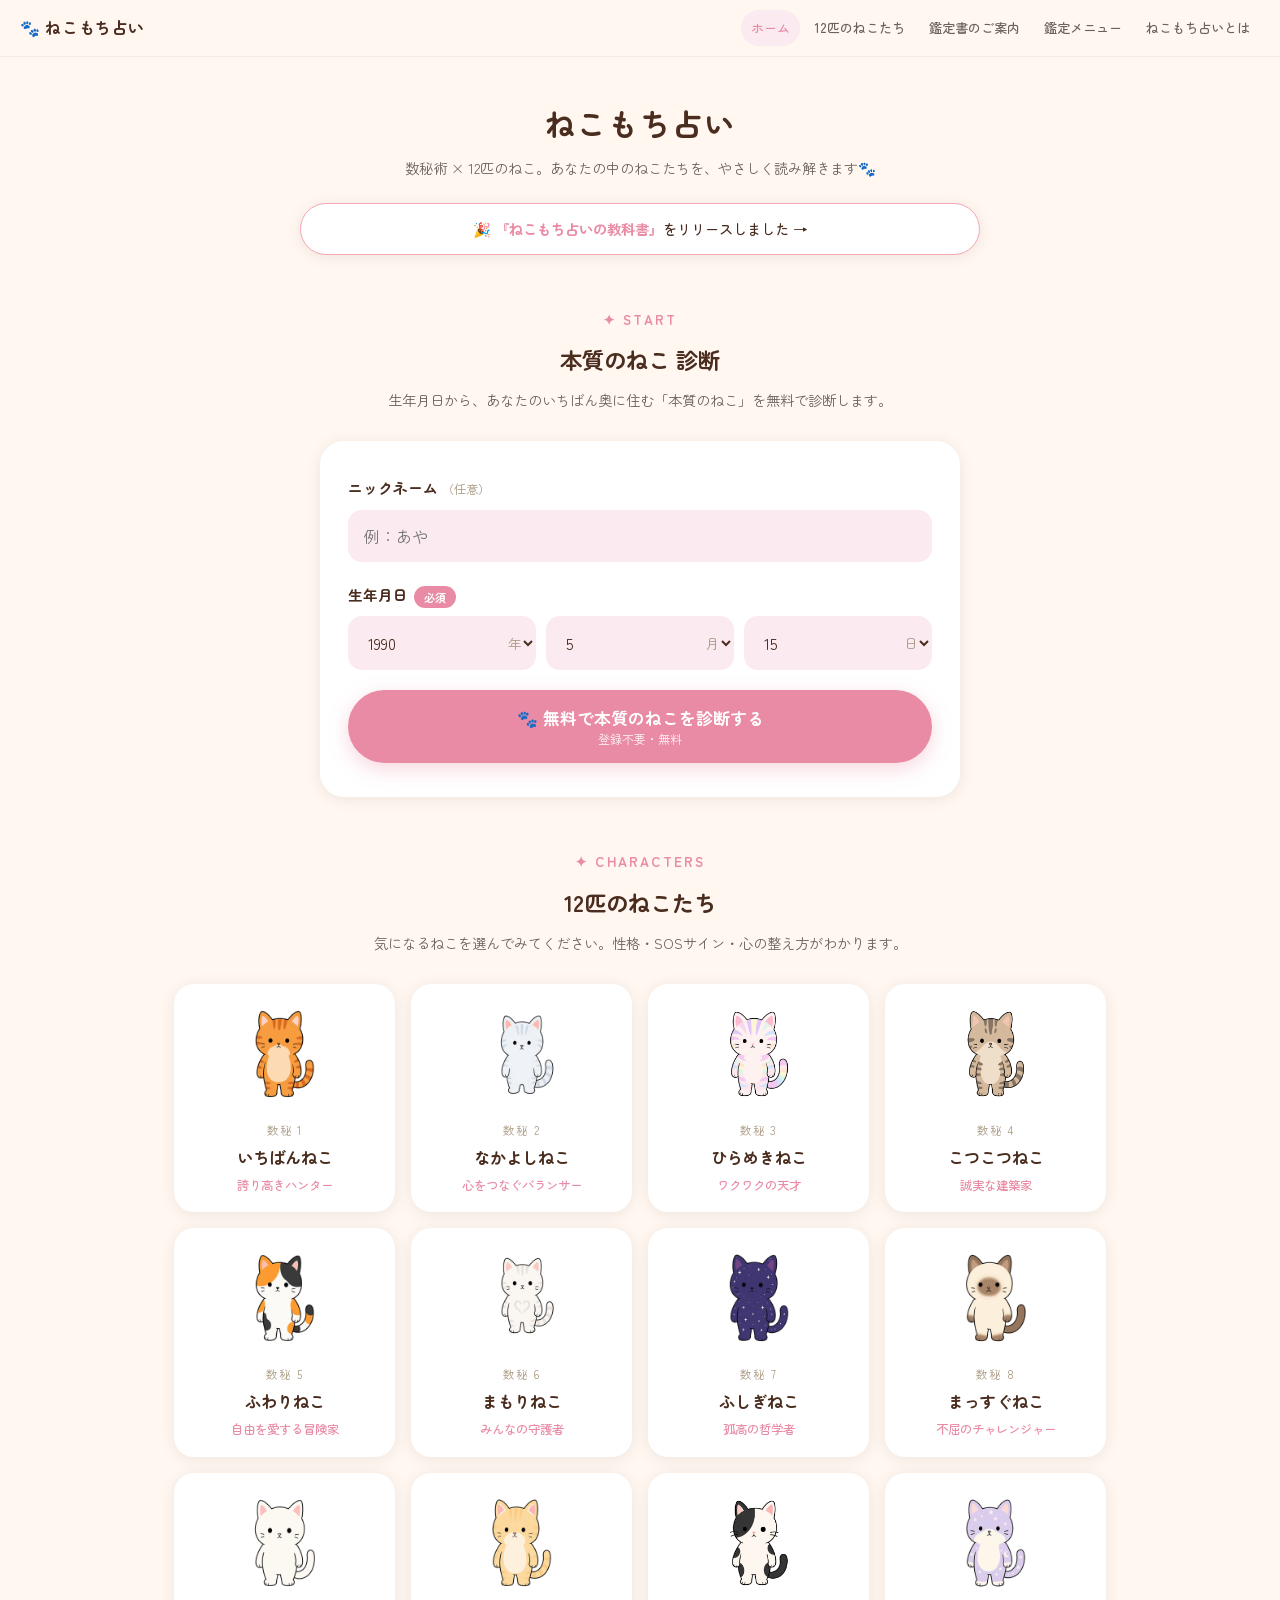
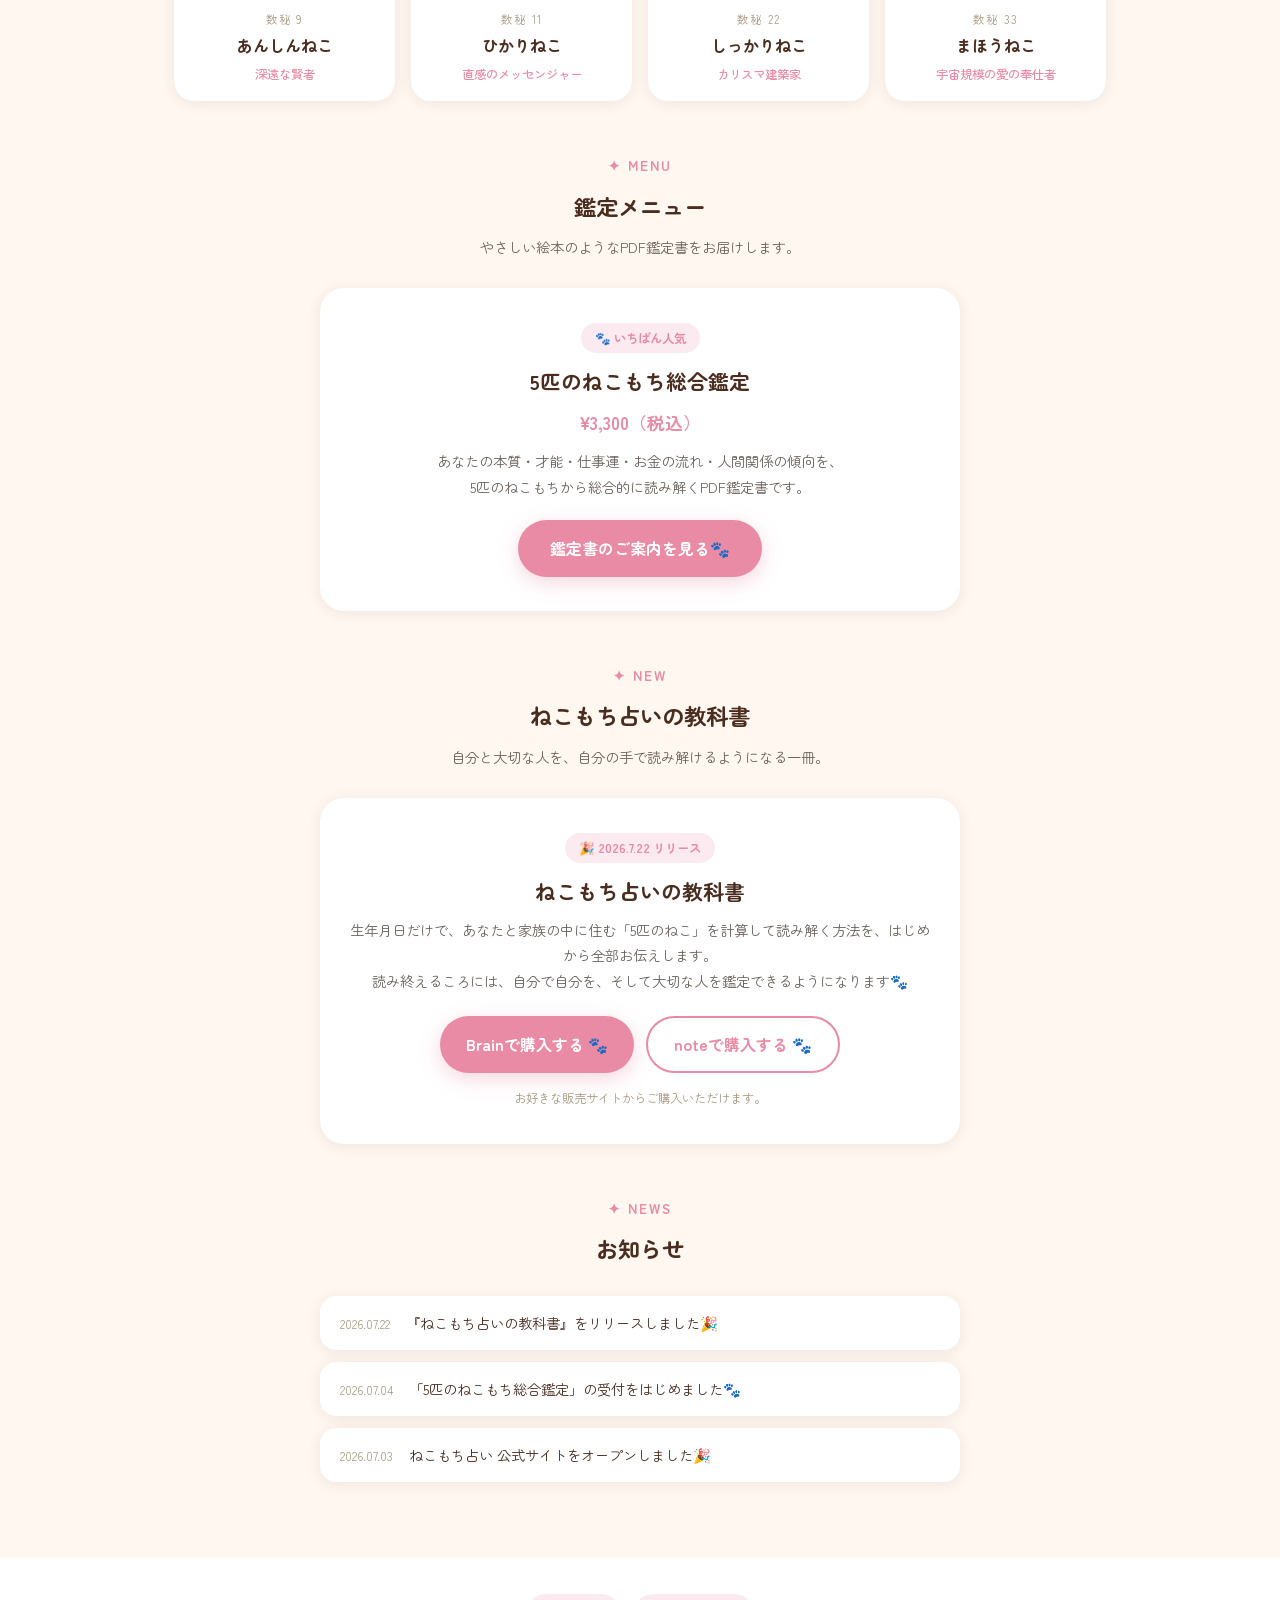
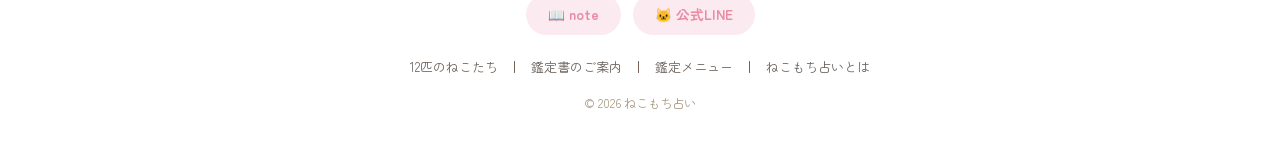
==== commit 6424df2c: "鑑定書を全10ページの最新案内に再構成し、申込情報と公式LINEを統一" ====
--- a/index.html
+++ b/index.html
@@ -1,142 +1,817 @@
 <!DOCTYPE html>
 <html lang="ja">
+
 <head>
     <meta charset="UTF-8">
     <meta name="viewport" content="width=device-width, initial-scale=1.0">
-    <title>本質のねこ 無料診断｜ねこもち占い</title>
-    <meta name="description" content="生年月日から、あなたの本質のねこを無料で診断。数秘術×12匹のねこで、あなたらしさをやさしく読み解くねこもち占い。登録不要。">
+    <title>ねこもち占い 公式サイト</title>
+    <meta name="description"
+        content="数秘術×12匹のねこで、あなたの中に住む5匹のねこを読み解く「ねこもち占い」公式サイト。12匹のねこたちの図鑑と鑑定メニューをお届けします🐾">
     <link rel="preconnect" href="https://fonts.googleapis.com">
     <link rel="preconnect" href="https://fonts.gstatic.com" crossorigin>
-    <link href="https://fonts.googleapis.com/css2?family=Zen+Maru+Gothic:wght@400;500;700&display=swap" rel="stylesheet">
+    <link href="https://fonts.googleapis.com/css2?family=Zen+Maru+Gothic:wght@300;400;500;700&display=swap"
+        rel="stylesheet">
     <style>
-        * { box-sizing: border-box; }
-        :root { --cream:#fff7f0; --paper:#fffdfa; --ink:#4a2d1f; --muted:#766256; --rose:#a74765; --pink:#fbeaf0; --line:#ecd8ce; }
-        body { margin:0; font-family:'Zen Maru Gothic','Hiragino Maru Gothic ProN',sans-serif; color:var(--ink); background:#f3e7df; line-height:1.8; }
-        [hidden] { display:none !important; }
-        a { color:var(--rose); text-underline-offset:4px; }
-        button,input,select { font:inherit; }
-        button,a,input,select,summary { -webkit-tap-highlight-color:transparent; }
-        :focus-visible { outline:3px solid var(--rose); outline-offset:4px; }
-        .skip { position:fixed; top:8px; left:8px; transform:translateY(-160%); z-index:2; background:white; padding:8px 16px; }
-        .skip:focus { transform:none; }
-        .page { max-width:540px; margin:auto; min-height:100vh; background:var(--paper); box-shadow:0 0 64px #6b493b12; }
-        .masthead { padding:18px 24px 12px; text-align:center; border-bottom:1px solid var(--line); }
-        .brand { text-decoration:none; font-size:19px; font-weight:700; color:var(--ink); letter-spacing:.12em; }
-        .masthead p { margin:1px 0 0; font-size:11px; letter-spacing:.12em; color:var(--muted); }
-        .hero { text-align:center; padding:30px 20px 20px; background:radial-gradient(ellipse at 50% 65%,#fbe4e3,transparent 68%),var(--cream); }
-        .eyebrow { margin:0; color:var(--rose); font-size:11px; font-weight:700; letter-spacing:.18em; }
-        h1 { font-size:clamp(25px,6vw,32px); line-height:1.6; letter-spacing:.07em; margin:10px 0 0; }
-        .hero-cats { display:flex; align-items:flex-end; justify-content:center; gap:0; margin:6px auto 0; max-width:365px; }
-        .hero-cats img { display:block; width:32%; height:auto; object-fit:contain; }
-        .hero-cats img:nth-child(2) { width:36%; }
-        .hero p:last-child { font-size:13px; color:var(--muted); margin:8px 0 0; }
-        main { padding:0 22px 28px; }
-        .form-heading { text-align:center; padding:23px 0 18px; }
-        h2 { font-size:20px; margin:0; line-height:1.6; }
-        .form-heading p { color:var(--muted); font-size:12px; margin:5px 0 0; }
-        .shindan-card { border:1px solid var(--line); border-radius:18px; background:white; padding:24px 20px; }
-        fieldset { border:0; padding:0; margin:0 0 18px; min-width:0; }
-        legend,.sc-label { display:block; font-weight:700; font-size:14px; margin:0 0 9px; padding:0; }
-        .req,.opt { font-size:10px; margin-left:9px; padding:2px 7px; border-radius:4px; vertical-align:middle; }
-        .req { background:var(--rose); color:white; }
-        .opt { background:#f2ece8; color:var(--muted); font-weight:400; }
-        input,select { width:100%; min-width:0; min-height:50px; padding:11px 10px; border:1px solid #d9c6bb; border-radius:8px; color:var(--ink); background:var(--paper); font-size:16px; }
-        input::placeholder { color:#897b71; }
-        .birth-row { display:grid; grid-template-columns:1.4fr 1fr 1fr; gap:8px; }
-        .hint,.privacy { color:var(--muted); font-size:11px; line-height:1.8; margin:8px 0 0; }
-        .shindan-btn { width:100%; cursor:pointer; border:0; border-radius:999px; padding:15px 10px; background:var(--rose); color:white; font-weight:700; font-size:17px; margin-top:22px; box-shadow:0 5px 0 #793c4f; }
-        .shindan-btn:hover { background:#923c57; }
-        .privacy { text-align:center; margin-top:17px; }
-        .shindan-error { padding:10px; border:1px solid #b3283c; color:#a21c30; background:#fff4f4; font-size:13px; border-radius:6px; }
-        .help { font-size:12px; color:var(--muted); margin:22px 0 0; text-align:center; }
-        .help a { display:inline-block; padding:10px 0; }
-        .shindan-result { padding:26px 0 0; scroll-margin-top:16px; text-align:center; }
-        .sr-intro { font-size:14px; overflow-wrap:anywhere; }
-        #sr-img { width:190px; height:190px; object-fit:contain; }
-        .sr-num { font-size:12px; color:var(--muted); letter-spacing:.1em; }
-        #sr-name { font-size:28px; margin:5px 0; }
-        .sr-catch { font-size:14px; color:var(--rose); font-weight:700; }
-        .sr-story { text-align:left; white-space:pre-line; font-size:14px; line-height:2; margin:24px 0; padding:22px; background:var(--cream); border-radius:16px; }
-        .sr-gift { padding:20px; border:1px dashed #d7a4a4; border-radius:16px; background:#fcf2ec; }
-        .sr-line-lead { text-align:left; font-size:13px; }
-        .sr-line-invite { font-size:14px; font-weight:700; color:var(--rose); }
-        .btn-line { display:block; padding:12px 8px; border-radius:999px; background:#087b3c; color:white; text-decoration:none; font-weight:700; }
-        .sr-gift-note { font-size:11px; color:var(--muted); }
-        .sr-links { margin:16px 0; font-size:14px; }
-        .sr-next { margin:28px 0; }
-        .sr-next-lead { font-weight:700; font-size:16px; }
-        .sr-next-cards { display:grid; gap:12px; }
-        .sr-next-card { display:block; padding:18px; border:1px solid var(--line); border-radius:14px; color:var(--ink); text-align:left; text-decoration:none; }
-        .sr-next-card:hover { background:var(--cream); }
-        .sr-next-card span { display:block; }
-        .sr-next-tag { font-size:11px; color:var(--rose); }
-        .sr-next-name { font-weight:700; margin-top:5px; }
-        .sr-next-price { color:var(--rose); font-weight:700; }
-        .sr-next-desc { font-size:12px; color:var(--muted); margin-top:5px; }
-        .sr-next-go { font-size:12px; color:var(--rose); margin-top:10px; }
-        .back-btn { cursor:pointer; background:white; border:1px solid var(--rose); color:var(--rose); border-radius:999px; padding:12px 28px; }
-        .explore { margin:0 22px; border-top:1px solid var(--line); }
-        .explore summary { cursor:pointer; padding:18px 0; font-size:13px; }
-        .explore-links { display:grid; grid-template-columns:1fr 1fr; gap:8px; padding-bottom:18px; }
-        .explore-links a { padding:12px; background:var(--cream); border-radius:8px; text-decoration:none; font-size:12px; text-align:center; }
-        #kyokasho { margin:0 22px; padding:20px 0; border-top:1px solid var(--line); scroll-margin-top:16px; }
-        #kyokasho h2 { font-size:14px; }
-        #kyokasho p { font-size:12px; color:var(--muted); }
-        .purchase-actions { display:flex; gap:10px; flex-wrap:wrap; }
-        .purchase-actions a { display:inline-block; padding:10px 16px; border:1px solid var(--line); border-radius:8px; font-size:12px; text-decoration:none; }
-        footer { border-top:1px solid var(--line); padding:20px 22px 28px; text-align:center; }
-        .footer-links { display:flex; flex-wrap:wrap; gap:4px 18px; justify-content:center; }
-        .footer-links a { font-size:11px; color:var(--muted); padding:8px 0; }
-        .copyright { color:var(--muted); font-size:10px; margin:14px 0 0; }
-        @media(max-width:360px) { main { padding-inline:16px; } .shindan-card { padding:20px 14px; } .birth-row { gap:6px; } select { padding-inline:6px; } .sr-story { padding:16px; } }
-
+        *,
+        *::before,
+        *::after {
+            box-sizing: border-box;
+            margin: 0;
+            padding: 0;
+        }
+
+        :root {
+            /* ねこもち占い BRAND GUIDE 準拠 */
+            --cream: #FFF7F0;
+            --white: #FFFFFF;
+            --coral: #E98BA4;
+            --coral-light: #F7A7B5;
+            --coral-pale: #FBEAF0;
+            --peach: #F8D9C7;
+            --text-dark: #4A2D1F;
+            --text-mid: #6B625C;
+            --text-light: #A89880;
+            --shadow-card: 0 2px 16px rgba(0, 0, 0, 0.08);
+            --radius: 24px;
+        }
+
+        body {
+            font-family: 'Zen Maru Gothic', 'Hiragino Maru Gothic ProN', sans-serif;
+            background: var(--cream);
+            color: var(--text-dark);
+            line-height: 1.8;
+        }
+
+        /* ===== NAV ===== */
+        .site-nav {
+            position: fixed;
+            top: 0;
+            left: 0;
+            right: 0;
+            z-index: 1100;
+            display: flex;
+            align-items: center;
+            justify-content: space-between;
+            gap: 12px;
+            padding: 10px 20px;
+            background: rgba(255, 247, 240, 0.92);
+            backdrop-filter: blur(12px);
+            border-bottom: 1px solid rgba(0, 0, 0, 0.05);
+        }
+
+        .site-nav .brand {
+            font-weight: 700;
+            color: var(--text-dark);
+            text-decoration: none;
+            font-size: 1rem;
+            letter-spacing: .04em;
+            white-space: nowrap;
+        }
+
+        .site-nav .links {
+            display: flex;
+            gap: 4px;
+        }
+
+        .site-nav .links a {
+            color: var(--text-mid);
+            text-decoration: none;
+            font-size: 0.82rem;
+            font-weight: 500;
+            padding: 6px 10px;
+            border-radius: 999px;
+            transition: background .2s, color .2s;
+            white-space: nowrap;
+        }
+
+        .site-nav .links a:hover,
+        .site-nav .links a.current {
+            background: var(--coral-pale);
+            color: var(--coral);
+        }
+
+        @media (max-width: 640px) {
+            .site-nav {
+                flex-wrap: wrap;
+                justify-content: center;
+                gap: 3px;
+                padding: 6px 10px 5px;
+            }
+
+            .site-nav .brand {
+                width: 100%;
+                text-align: center;
+                font-size: 0.88rem;
+                line-height: 1.4;
+            }
+
+            .site-nav .links {
+                width: 100%;
+                justify-content: flex-start;
+                gap: 2px;
+                overflow-x: auto;
+                overscroll-behavior-x: contain;
+                scrollbar-width: none;
+                padding-bottom: 1px;
+            }
+
+            .site-nav .links::-webkit-scrollbar {
+                display: none;
+            }
+
+            .site-nav .links a {
+                flex: 0 0 auto;
+                font-size: 0.7rem;
+                padding: 4px 7px;
+            }
+        }
+
+        /* ===== HEADER ===== */
+        header.site-head {
+            max-width: 760px;
+            margin: 0 auto;
+            padding: 96px 24px 8px;
+            text-align: center;
+        }
+
+        .site-title {
+            font-size: 1.9rem;
+            font-weight: 700;
+            letter-spacing: .06em;
+        }
+
+        .site-tag {
+            color: var(--text-mid);
+            font-size: 0.9rem;
+            margin-top: 4px;
+        }
+        @media (max-width: 640px) {
+            header.site-head {
+                padding: 116px 18px 8px;
+            }
+
+            .site-title {
+                font-size: 1.65rem;
+            }
+
+            .site-tag {
+                font-size: 0.84rem;
+                line-height: 1.65;
+            }
+        }
+
+        /* ===== 告知バナー ===== */
+        .notice-banner {
+            display: block;
+            max-width: 680px;
+            margin: 22px auto 0;
+            background: var(--white);
+            border: 1.5px solid var(--coral-light);
+            border-radius: 999px;
+            padding: 12px 22px;
+            text-decoration: none;
+            color: var(--text-dark);
+            font-size: 0.9rem;
+            font-weight: 500;
+            box-shadow: var(--shadow-card);
+            transition: transform .2s;
+        }
+
+        .notice-banner:hover {
+            transform: translateY(-2px);
+        }
+
+        .notice-banner .nb-accent {
+            color: var(--coral);
+            font-weight: 700;
+        }
+        @media (max-width: 640px) {
+            .notice-banner {
+                margin-top: 18px;
+                padding: 11px 15px;
+                border-radius: 20px;
+                font-size: 0.84rem;
+                line-height: 1.65;
+            }
+        }
+
+        /* ===== SECTIONS ===== */
+        section {
+            max-width: 980px;
+            margin: 0 auto;
+            padding: 44px 24px 8px;
+        }
+
+        .section-eyebrow {
+            display: block;
+            text-align: center;
+            color: var(--coral);
+            font-size: 0.85rem;
+            font-weight: 700;
+            letter-spacing: .15em;
+            margin-bottom: 8px;
+        }
+
+        .section-title {
+            text-align: center;
+            font-size: 1.4rem;
+            font-weight: 700;
+            margin-bottom: 8px;
+        }
+
+        .section-lead {
+            text-align: center;
+            color: var(--text-mid);
+            font-size: 0.9rem;
+            margin-bottom: 28px;
+        }
+
+        /* ===== 診断フォーム ===== */
+        .shindan-card {
+            max-width: 640px;
+            margin: 0 auto;
+            background: var(--white);
+            border-radius: var(--radius);
+            box-shadow: var(--shadow-card);
+            padding: 34px 28px;
+        }
+
+        .shindan-card .sc-label {
+            display: block;
+            font-weight: 700;
+            font-size: 0.92rem;
+            margin-bottom: 8px;
+        }
+
+        .shindan-card .sc-label .opt {
+            font-weight: 400;
+            font-size: 0.78rem;
+            color: var(--text-light);
+        }
+
+        .shindan-card .sc-label .req {
+            display: inline-block;
+            background: var(--coral);
+            color: #fff;
+            font-size: 0.7rem;
+            padding: 1px 10px;
+            border-radius: 999px;
+            margin-left: 6px;
+            vertical-align: middle;
+        }
+
+        .shindan-card input,
+        .shindan-card select {
+            width: 100%;
+            border: none;
+            background: var(--coral-pale);
+            border-radius: 14px;
+            padding: 14px 16px;
+            font-family: inherit;
+            font-size: 1rem;
+            color: var(--text-dark);
+            margin-bottom: 20px;
+            outline: none;
+        }
+
+        .shindan-card select {
+            cursor: pointer;
+            appearance: auto;
+        }
+
+        .shindan-card input:focus,
+        .shindan-card select:focus {
+            box-shadow: 0 0 0 2px var(--coral-light);
+        }
+
+        .birth-row {
+            display: flex;
+            gap: 10px;
+        }
+
+        .birth-row .bi {
+            position: relative;
+            flex: 1;
+        }
+
+        .birth-row .bi span {
+            position: absolute;
+            right: 14px;
+            top: 15px;
+            color: var(--text-light);
+            font-size: 0.85rem;
+            pointer-events: none;
+        }
+
+        .shindan-btn {
+            display: block;
+            width: 100%;
+            border: none;
+            cursor: pointer;
+            background: var(--coral);
+            color: #fff;
+            font-family: inherit;
+            font-weight: 700;
+            font-size: 1.05rem;
+            padding: 16px;
+            border-radius: 999px;
+            box-shadow: 0 6px 20px rgba(233, 139, 164, .35);
+            transition: transform .2s;
+        }
+
+        .shindan-btn:hover {
+            transform: translateY(-2px);
+        }
+
+        .shindan-btn small {
+            display: block;
+            font-weight: 400;
+            font-size: 0.75rem;
+            opacity: .9;
+        }
+
+        .shindan-error {
+            display: none;
+            text-align: center;
+            color: var(--coral);
+            font-size: 0.85rem;
+            margin-top: 12px;
+        }
+
+        /* ===== 診断結果 ===== */
+        .shindan-result {
+            display: none;
+            max-width: 640px;
+            margin: 24px auto 0;
+            background: var(--white);
+            border-radius: var(--radius);
+            box-shadow: 0 6px 22px rgba(233, 139, 164, .25);
+            padding: 34px 28px;
+            text-align: center;
+        }
+
+        .shindan-result .sr-intro {
+            color: var(--text-mid);
+            font-size: 0.9rem;
+        }
+
+        .shindan-result img {
+            width: 130px;
+            height: 130px;
+            object-fit: contain;
+            margin: 10px auto;
+        }
+
+        .shindan-result .sr-num {
+            color: var(--text-light);
+            font-size: 0.8rem;
+            letter-spacing: .1em;
+        }
+
+        .shindan-result h3 {
+            font-size: 1.5rem;
+            margin: 2px 0 8px;
+        }
+
+        .shindan-result .sr-catch {
+            color: var(--coral);
+            font-weight: 700;
+            font-size: 0.95rem;
+            margin-bottom: 14px;
+        }
+
+        .shindan-result .sr-msg {
+            background: var(--coral-pale);
+            border-radius: 16px;
+            padding: 14px 18px;
+            font-size: 0.9rem;
+            color: var(--text-dark);
+            margin-bottom: 20px;
+        }
+
+        .shindan-result .sr-links a.more {
+            color: var(--coral);
+            font-weight: 700;
+            font-size: 0.9rem;
+            text-decoration: none;
+            display: inline-block;
+            margin-bottom: 16px;
+        }
+
+        .shindan-result .sr-gift {
+            background: #FCEEE6;
+            border: 1.5px dashed var(--coral-light);
+            border-radius: 20px;
+            padding: 20px 18px 22px;
+            margin: 4px 0 20px;
+        }
+
+        .shindan-result .sr-story {
+            text-align: left;
+            white-space: pre-line;
+            font-size: 0.92rem;
+            line-height: 1.9;
+            color: var(--text-dark);
+            margin: 6px 0 22px;
+        }
+
+        .shindan-result .sr-line-lead {
+            text-align: left;
+            font-size: 0.9rem;
+            line-height: 1.85;
+            color: var(--text-dark);
+            margin-bottom: 12px;
+        }
+
+        .shindan-result .sr-line-invite {
+            font-weight: 700;
+            color: var(--coral);
+            font-size: 0.95rem;
+            margin-bottom: 16px;
+        }
+
+        .shindan-result .btn-line {
+            display: inline-block;
+            background: #06C755;
+            color: #fff;
+            text-decoration: none;
+            font-weight: 700;
+            font-size: 1rem;
+            padding: 14px 34px;
+            border-radius: 999px;
+            box-shadow: 0 6px 20px rgba(6, 199, 85, .30);
+            transition: transform .2s;
+        }
+
+        .shindan-result .btn-line:hover {
+            transform: translateY(-2px);
+        }
+
+        .shindan-result .sr-gift-note {
+            font-size: 0.72rem;
+            color: var(--text-mid);
+            margin-top: 10px;
+        }
+
+        /* ===== 診断結果 → 次の一歩（教科書／鑑定の分岐） ===== */
+        .shindan-result .sr-next {
+            margin: 26px 0 4px;
+        }
+
+        .shindan-result .sr-next-lead {
+            font-weight: 700;
+            color: var(--text-dark);
+            font-size: 1rem;
+            margin-bottom: 14px;
+        }
+
+        .shindan-result .sr-next-cards {
+            display: grid;
+            grid-template-columns: 1fr 1fr;
+            gap: 12px;
+        }
+
+        .shindan-result .sr-next-card {
+            display: block;
+            text-align: left;
+            text-decoration: none;
+            background: var(--white);
+            border: 1.5px solid var(--coral-pale);
+            border-radius: 18px;
+            padding: 16px 16px 18px;
+            transition: transform .2s, box-shadow .2s, border-color .2s;
+        }
+
+        .shindan-result .sr-next-card:hover {
+            transform: translateY(-2px);
+            border-color: var(--coral-light);
+            box-shadow: var(--shadow-card);
+        }
+
+        .shindan-result .sr-next-tag {
+            display: inline-block;
+            background: var(--coral-pale);
+            color: var(--coral);
+            font-size: 0.68rem;
+            font-weight: 700;
+            border-radius: 999px;
+            padding: 4px 10px;
+            margin-bottom: 10px;
+        }
+
+        .shindan-result .sr-next-name {
+            display: block;
+            color: var(--text-dark);
+            font-weight: 700;
+            font-size: 0.95rem;
+            line-height: 1.5;
+            margin-bottom: 4px;
+        }
+
+        .shindan-result .sr-next-price {
+            display: block;
+            color: var(--coral);
+            font-weight: 700;
+            font-size: 1.05rem;
+            margin-bottom: 8px;
+        }
+
+        .shindan-result .sr-next-desc {
+            display: block;
+            color: var(--text-mid);
+            font-size: 0.78rem;
+            line-height: 1.75;
+        }
+
+        .shindan-result .sr-next-go {
+            display: block;
+            color: var(--coral);
+            font-weight: 700;
+            font-size: 0.8rem;
+            margin-top: 10px;
+        }
+
+        @media (max-width: 600px) {
+            .shindan-result .sr-next-cards {
+                grid-template-columns: 1fr;
+            }
+        }
+
+        /* ===== 12匹グリッド ===== */
+        .cats-grid {
+            display: grid;
+            grid-template-columns: repeat(4, minmax(0, 1fr));
+            gap: 16px;
+        }
+
+        @media (max-width: 640px) {
+            .cats-grid {
+                grid-template-columns: repeat(2, 1fr);
+            }
+        }
+
+        .cat-card {
+            background: var(--white);
+            border-radius: 20px;
+            box-shadow: var(--shadow-card);
+            padding: 18px 12px 16px;
+            text-align: center;
+            text-decoration: none;
+            color: var(--text-dark);
+            transition: transform .2s, box-shadow .2s;
+        }
+
+        .cat-card:hover {
+            transform: translateY(-4px);
+            box-shadow: 0 6px 22px rgba(233, 139, 164, .25);
+        }
+
+        .cat-card img {
+            width: 104px;
+            height: 104px;
+            object-fit: contain;
+        }
+
+        .cat-card .num {
+            font-size: 0.72rem;
+            color: var(--text-light);
+            letter-spacing: .1em;
+            margin-top: 6px;
+        }
+
+        .cat-card h3 {
+            font-size: 1.02rem;
+            font-weight: 700;
+            margin: 2px 0;
+        }
+
+        .cat-card p {
+            font-size: 0.78rem;
+            color: var(--coral);
+            font-weight: 500;
+        }
+
+        /* ===== 鑑定メニュー ===== */
+        .kantei-card {
+            max-width: 640px;
+            margin: 0 auto;
+            background: var(--white);
+            border-radius: var(--radius);
+            box-shadow: var(--shadow-card);
+            padding: 34px 28px;
+            text-align: center;
+        }
+
+        .kantei-card .kc-tag {
+            display: inline-block;
+            background: var(--coral-pale);
+            color: var(--coral);
+            font-size: 0.78rem;
+            font-weight: 700;
+            padding: 4px 14px;
+            border-radius: 999px;
+            margin-bottom: 10px;
+        }
+
+        .kantei-card h3 {
+            font-size: 1.3rem;
+            margin-bottom: 6px;
+        }
+
+        .kantei-card .kc-price {
+            color: var(--coral);
+            font-weight: 700;
+            font-size: 1.1rem;
+            margin-bottom: 10px;
+        }
+
+        .kantei-card p {
+            color: var(--text-mid);
+            font-size: 0.9rem;
+            margin-bottom: 20px;
+        }
+
+        .btn-primary {
+            display: inline-block;
+            background: var(--coral);
+            color: #fff;
+            text-decoration: none;
+            font-weight: 700;
+            padding: 14px 32px;
+            border-radius: 999px;
+            box-shadow: 0 6px 20px rgba(233, 139, 164, .35);
+            transition: transform .2s;
+        }
+
+        .btn-primary:hover {
+            transform: translateY(-2px);
+        }
+
+        .purchase-actions {
+            display: flex;
+            justify-content: center;
+            gap: 12px;
+            flex-wrap: wrap;
+            margin-top: 22px;
+        }
+
+        .purchase-actions .btn-primary {
+            min-width: 190px;
+            padding-inline: 26px;
+        }
+
+        .btn-secondary {
+            display: inline-block;
+            min-width: 190px;
+            background: var(--white);
+            color: var(--coral);
+            text-decoration: none;
+            font-weight: 700;
+            padding: 12px 26px;
+            border: 2px solid var(--coral);
+            border-radius: 999px;
+            transition: transform .2s, background .2s;
+        }
+
+        .btn-secondary:hover {
+            transform: translateY(-2px);
+            background: var(--coral-pale);
+        }
+
+        .purchase-note {
+            margin-top: 14px !important;
+            margin-bottom: 0 !important;
+            color: var(--text-light) !important;
+            font-size: 0.78rem !important;
+        }
+        @media (max-width: 640px) {
+            .purchase-actions {
+                flex-direction: column;
+                align-items: stretch;
+                gap: 10px;
+                margin-top: 18px;
+            }
+
+            .purchase-actions .btn-primary,
+            .purchase-actions .btn-secondary {
+                width: 100%;
+                min-width: 0;
+                padding-inline: 16px;
+            }
+        }
+
+        /* ===== お知らせ ===== */
+        .news-list {
+            max-width: 640px;
+            margin: 0 auto;
+            list-style: none;
+        }
+
+        .news-list li {
+            background: var(--white);
+            border-radius: 16px;
+            box-shadow: var(--shadow-card);
+            padding: 14px 20px;
+            margin-bottom: 12px;
+            display: flex;
+            gap: 16px;
+            align-items: baseline;
+            font-size: 0.9rem;
+        }
+
+        .news-list .date {
+            color: var(--text-light);
+            font-size: 0.78rem;
+            white-space: nowrap;
+        }
+
+        /* ===== FOOTER ===== */
+        footer {
+            margin-top: 56px;
+            padding: 36px 20px 48px;
+            background: var(--white);
+            text-align: center;
+        }
+
+        .sns-row {
+            display: flex;
+            justify-content: center;
+            gap: 12px;
+            margin-bottom: 20px;
+        }
+
+        .sns-row a {
+            display: inline-block;
+            background: var(--coral-pale);
+            color: var(--coral);
+            text-decoration: none;
+            font-size: 0.85rem;
+            font-weight: 700;
+            padding: 8px 22px;
+            border-radius: 999px;
+            transition: transform .2s;
+        }
+
+        .sns-row a:hover {
+            transform: translateY(-2px);
+        }
+
+        .foot-links {
+            font-size: 0.82rem;
+            margin-bottom: 14px;
+        }
+
+        .foot-links a {
+            color: var(--text-mid);
+            text-decoration: none;
+            margin: 0 10px;
+        }
+
+        .copyright {
+            color: var(--text-light);
+            font-size: 0.78rem;
+        }
     </style>
 </head>
+
 <body>
-<a class="skip" href="#sd-form">診断フォームへ</a>
-<div class="page">
-    <header class="masthead">
-        <a class="brand" href="index.html">ねこもち占い</a>
-        <p>数秘術 × 12匹のねこ</p>
+    <nav class="site-nav">
+        <a href="index.html" class="brand">🐾 ねこもち占い</a>
+        <div class="links">
+            <a href="index.html" class="current">ホーム</a>
+            <a href="types.html">12匹のねこたち</a>
+            <a href="kanteisho.html">鑑定書のご案内</a>
+            <a href="menu.html">鑑定メニュー</a>
+            <a href="about.html">ねこもち占いとは</a>
+        </div>
+    </nav>
+
+    <header class="site-head">
+        <h1 class="site-title">ねこもち占い</h1>
+        <p class="site-tag">数秘術 × 12匹のねこ。あなたの中のねこたちを、やさしく読み解きます🐾</p>
+        <a href="#kyokasho" class="notice-banner">🎉 <span class="nb-accent">『ねこもち占いの教科書』</span>をリリースしました →</a>
     </header>
-    <div class="hero">
-        <p class="eyebrow">NEKOMOCHI FORTUNE</p>
-        <h1>あなたの中のねこに、<br>会いにいこう。</h1>
-        <div class="hero-cats" aria-hidden="true">
-            <img src="img/cat_2.png?v=2" alt="" width="160" height="160">
-            <img src="img/cat_6.png?v=2" alt="" width="180" height="180" fetchpriority="high">
-            <img src="img/cat_11.png?v=2" alt="" width="160" height="160">
+
+    <!-- 診断スタート -->
+    <section>
+        <span class="section-eyebrow">✦ START</span>
+        <h2 class="section-title">本質のねこ 診断</h2>
+        <p class="section-lead">生年月日から、あなたのいちばん奥に住む「本質のねこ」を無料で診断します。</p>
+        <div class="shindan-card">
+            <label class="sc-label" for="sd-name">ニックネーム <span class="opt">（任意）</span></label>
+            <input type="text" id="sd-name" placeholder="例：あや" maxlength="20">
+            <span class="sc-label">生年月日<span class="req">必須</span></span>
+            <div class="birth-row">
+                <div class="bi"><select id="sd-y" aria-label="年"></select><span>年</span></div>
+                <div class="bi"><select id="sd-m" aria-label="月"></select><span>月</span></div>
+                <div class="bi"><select id="sd-d" aria-label="日"></select><span>日</span></div>
+            </div>
+            <button class="shindan-btn" id="sd-btn">🐾 無料で本質のねこを診断する<small>登録不要・無料</small></button>
+            <p class="shindan-error" id="sd-error">生年月日を正しく入力してくださいね🐾</p>
         </div>
-        <p>生まれた日に隠れた、あなたらしさをひもときます。</p>
-    </div>
-    <main>
-        <div id="input-view">
-            <div class="form-heading">
-                <h2>本質のねこ 無料診断</h2>
-                <p>占う人の生年月日を教えてください。</p>
-            </div>
-            <form class="shindan-card" id="sd-form" novalidate>
-                <fieldset aria-describedby="birth-hint sd-error">
-                    <legend>生年月日<span class="req">必須</span></legend>
-                    <div class="birth-row">
-                        <select id="sd-y" aria-label="生まれた年" required></select>
-                        <select id="sd-m" aria-label="生まれた月" required></select>
-                        <select id="sd-d" aria-label="生まれた日" required></select>
-                    </div>
-                    <p class="hint" id="birth-hint">出生時間・出生地は必要ありません。</p>
-                </fieldset>
-                <label class="sc-label" for="sd-name">ニックネーム<span class="opt">任意</span></label>
-                <input type="text" id="sd-name" placeholder="例：あや" maxlength="20" autocomplete="off">
-                <p class="shindan-error" id="sd-error" role="alert" tabindex="-1" hidden>生年月日を確認してください。実在する、今日までの日付を選んでくださいね。</p>
-                <button class="shindan-btn" id="sd-btn" type="submit">無料で占う <span aria-hidden="true">🐾</span></button>
-                <p class="privacy">登録不要・何度でも無料<br>入力した情報は、診断のためにこの画面内でのみ使用します。</p>
-                <noscript><p>診断にはJavaScriptが必要です。ブラウザーの設定で有効にしてください。</p></noscript>
-            </form>
-            <p class="help">12匹のねこの中から、本質を表す1匹がわかります。<br><a href="about.html">ねこもち占いについて →</a></p>
-        </div>
-        <div class="shindan-result" id="sd-result" hidden tabindex="-1" aria-labelledby="sr-name">
+        <div class="shindan-result" id="sd-result">
             <p class="sr-intro" id="sr-intro">あなたの本質のねこは……</p>
-            <img id="sr-img" alt="">
+            <img id="sr-img" src="" alt="">
             <div class="sr-num" id="sr-num"></div>
             <h3 id="sr-name"></h3>
             <p class="sr-catch" id="sr-catch"></p>
@@ -148,7 +823,7 @@
                     ・ねこもち占い限定コンテンツ<br>
                     をお届けしています。</p>
                 <p class="sr-line-invite">あなたの残り4匹にも、会いにきてください。</p>
-                <a class="btn-line" href="https://lin.ee/52eZzQR" target="_blank" rel="noopener">公式LINEに登録する 🐱</a>
+                <a class="btn-line" href="https://lin.ee/tqouMjP" target="_blank" rel="noopener">公式LINEに登録する 🐱</a>
                 <p class="sr-gift-note">登録は無料・いつでも解除できます🐾</p>
             </div>
             <div class="sr-links">
@@ -174,38 +849,133 @@
                     </a>
                 </div>
             </div>
-            <button type="button" class="back-btn" id="sd-back">もう一度占う</button>
-        </div>
-
-
-    </main>
-    <details class="explore">
-        <summary>ねこもちの世界をもっと楽しむ</summary>
-        <nav class="explore-links" aria-label="ねこもちのご案内">
-            <a href="types.html">12匹のねこたち</a>
-            <a href="kanteisho.html">鑑定書のご案内</a>
-            <a href="menu.html">鑑定メニュー</a>
-            <a href="about.html">ねこもち占いとは</a>
-        </nav>
-    </details>
-    <section id="kyokasho" aria-labelledby="book-title">
-        <h2 id="book-title">自分でもっと読み解きたい方へ</h2>
-        <p>『ねこもち占いの教科書』では、あなたの中に住む5匹のねこの見つけ方をお伝えします。</p>
-        <div class="purchase-actions">
-            <a href="https://brain-market.com/u/tomomin0126/a/bwUTN1UjMgoTZsNWa0JXY" target="_blank" rel="noopener">Brainで教科書を見る ↗</a>
-            <a href="https://note.com/nekomochi_uranai/n/nbf12bc779fea?sub_rt=share_sb" target="_blank" rel="noopener">noteで教科書を見る ↗</a>
         </div>
     </section>
+
+    <!-- 12匹のねこたち -->
+    <section>
+        <span class="section-eyebrow">✦ CHARACTERS</span>
+        <h2 class="section-title">12匹のねこたち</h2>
+        <p class="section-lead">気になるねこを選んでみてください。性格・SOSサイン・心の整え方がわかります。</p>
+        <div class="cats-grid">
+            <a class="cat-card" href="types.html#n1"><img src="img/cat_1.png?v=2" alt="いちばんねこ">
+                <div class="num">数秘 1</div>
+                <h3>いちばんねこ</h3>
+                <p>誇り高きハンター</p>
+            </a>
+            <a class="cat-card" href="types.html#n2"><img src="img/cat_2.png?v=2" alt="なかよしねこ">
+                <div class="num">数秘 2</div>
+                <h3>なかよしねこ</h3>
+                <p>心をつなぐバランサー</p>
+            </a>
+            <a class="cat-card" href="types.html#n3"><img src="img/cat_3.png?v=2" alt="ひらめきねこ">
+                <div class="num">数秘 3</div>
+                <h3>ひらめきねこ</h3>
+                <p>ワクワクの天才</p>
+            </a>
+            <a class="cat-card" href="types.html#n4"><img src="img/cat_4.png?v=2" alt="こつこつねこ">
+                <div class="num">数秘 4</div>
+                <h3>こつこつねこ</h3>
+                <p>誠実な建築家</p>
+            </a>
+            <a class="cat-card" href="types.html#n5"><img src="img/cat_5.png?v=2" alt="ふわりねこ">
+                <div class="num">数秘 5</div>
+                <h3>ふわりねこ</h3>
+                <p>自由を愛する冒険家</p>
+            </a>
+            <a class="cat-card" href="types.html#n6"><img src="img/cat_6.png?v=2" alt="まもりねこ">
+                <div class="num">数秘 6</div>
+                <h3>まもりねこ</h3>
+                <p>みんなの守護者</p>
+            </a>
+            <a class="cat-card" href="types.html#n7"><img src="img/cat_7.png?v=2" alt="ふしぎねこ">
+                <div class="num">数秘 7</div>
+                <h3>ふしぎねこ</h3>
+                <p>孤高の哲学者</p>
+            </a>
+            <a class="cat-card" href="types.html#n8"><img src="img/cat_8.png?v=2" alt="まっすぐねこ">
+                <div class="num">数秘 8</div>
+                <h3>まっすぐねこ</h3>
+                <p>不屈のチャレンジャー</p>
+            </a>
+            <a class="cat-card" href="types.html#n9"><img src="img/cat_9.png?v=2" alt="あんしんねこ">
+                <div class="num">数秘 9</div>
+                <h3>あんしんねこ</h3>
+                <p>深遠な賢者</p>
+            </a>
+            <a class="cat-card" href="types.html#n11"><img src="img/cat_11.png?v=2" alt="ひかりねこ">
+                <div class="num">数秘 11</div>
+                <h3>ひかりねこ</h3>
+                <p>直感のメッセンジャー</p>
+            </a>
+            <a class="cat-card" href="types.html#n22"><img src="img/cat_22.png?v=2" alt="しっかりねこ">
+                <div class="num">数秘 22</div>
+                <h3>しっかりねこ</h3>
+                <p>カリスマ建築家</p>
+            </a>
+            <a class="cat-card" href="types.html#n33"><img src="img/cat_33.png?v=2" alt="まほうねこ">
+                <div class="num">数秘 33</div>
+                <h3>まほうねこ</h3>
+                <p>宇宙規模の愛の奉仕者</p>
+            </a>
+        </div>
+    </section>
+
+    <!-- 鑑定メニュー -->
+    <section>
+        <span class="section-eyebrow">✦ MENU</span>
+        <h2 class="section-title">鑑定メニュー</h2>
+        <p class="section-lead">やさしい絵本のようなPDF鑑定書をお届けします。</p>
+        <div class="kantei-card">
+            <span class="kc-tag">🐾 いちばん人気</span>
+            <h3>5匹のねこもち総合鑑定</h3>
+            <div class="kc-price">¥3,300（税込）</div>
+            <p>あなたの本質・才能・仕事運・お金の流れ・人間関係の傾向を、<br>5匹のねこもちから総合的に読み解くPDF鑑定書です。</p>
+            <a href="kanteisho.html" class="btn-primary">鑑定書のご案内を見る🐾</a>
+        </div>
+    </section>
+
+    <!-- ねこもち占いの教科書 -->
+    <section id="kyokasho">
+        <span class="section-eyebrow">✦ NEW</span>
+        <h2 class="section-title">ねこもち占いの教科書</h2>
+        <p class="section-lead">自分と大切な人を、自分の手で読み解けるようになる一冊。</p>
+        <div class="kantei-card">
+            <span class="kc-tag">🎉 2026.7.22 リリース</span>
+            <h3>ねこもち占いの教科書</h3>
+            <p>生年月日だけで、あなたと家族の中に住む「5匹のねこ」を計算して読み解く方法を、はじめから全部お伝えします。<br>読み終えるころには、自分で自分を、そして大切な人を鑑定できるようになります🐾</p>
+            <div class="purchase-actions">
+                <a href="https://brain-market.com/u/tomomin0126/a/bwUTN1UjMgoTZsNWa0JXY" class="btn-primary" target="_blank" rel="noopener">Brainで購入する 🐾</a>
+                <a href="https://note.com/nekomochi_uranai/n/nbf12bc779fea?sub_rt=share_sb" class="btn-secondary" target="_blank" rel="noopener">noteで購入する 🐾</a>
+            </div>
+            <p class="purchase-note">お好きな販売サイトからご購入いただけます。</p>
+        </div>
+    </section>
+
+    <!-- お知らせ -->
+    <section>
+        <span class="section-eyebrow">✦ NEWS</span>
+        <h2 class="section-title">お知らせ</h2>
+        <p class="section-lead"></p>
+        <ul class="news-list">
+            <li><span class="date">2026.07.22</span><span>『ねこもち占いの教科書』をリリースしました🎉</span></li>
+            <li><span class="date">2026.07.04</span><span>「5匹のねこもち総合鑑定」の受付をはじめました🐾</span></li>
+            <li><span class="date">2026.07.03</span><span>ねこもち占い 公式サイトをオープンしました🎉</span></li>
+        </ul>
+    </section>
+
     <footer>
-        <nav class="footer-links" aria-label="関連リンク">
-            <a href="https://note.com/nekomochi_uranai" target="_blank" rel="noopener">note ↗</a>
-            <a href="https://lin.ee/52eZzQR" target="_blank" rel="noopener">公式LINE ↗</a>
-            <a href="about.html">ねこもち占いとは</a>
-        </nav>
+        <div class="sns-row">
+            <a href="https://note.com/nekomochi_uranai" target="_blank" rel="noopener">📖 note</a>
+            <a href="https://lin.ee/tqouMjP" target="_blank" rel="noopener">🐱 公式LINE</a>
+        </div>
+        <p class="foot-links"><a href="types.html">12匹のねこたち</a>｜<a href="kanteisho.html">鑑定書のご案内</a>｜<a
+                href="menu.html">鑑定メニュー</a>｜<a href="about.html">ねこもち占いとは</a></p>
         <p class="copyright">© 2026 ねこもち占い</p>
     </footer>
-</div>
-<script>        const NEKO = {
+
+    <script>
+        const NEKO = {
             1: { name: 'いちばんねこ', catch: '開拓・独立・リーダーシップ。「自分で決める」が生きがいの先駆者', msg: '頼ることは、弱さじゃないよ。たまには誰かに甘えて、ふかふかの毛布で休もう。' },
             2: { name: 'なかよしねこ', catch: '調和・協調・感受性。空気を読みすぎて疲れる平和主義者', msg: '人のことより、まずは自分の小さなお皿を満たそう。あなたは、そこにいるだけで価値がある。' },
             3: { name: 'ひらめきねこ', catch: '創造・表現・喜び。「楽しい！」だけで動く天性のエンターテイナー', msg: '飽きっぽいのは、ダメだからじゃない。あなたの頭が、世界より先に進んでいるだけ。' },
@@ -487,61 +1257,43 @@
             return reduceNum(digits.reduce((s, c) => s + parseInt(c, 10), 0));
         }
 
-
-        const form = document.getElementById('sd-form');
-        const result = document.getElementById('sd-result');
-        const year = document.getElementById('sd-y');
-        const month = document.getElementById('sd-m');
-        const day = document.getElementById('sd-d');
-        const error = document.getElementById('sd-error');
-        const today = new Date();
-
-        function fillSelect(select, start, end, placeholder) {
-            const options = [new Option(placeholder, '')];
-            for (let n = start; n <= end; n++) options.push(new Option(String(n), String(n)));
-            select.replaceChildren(...options);
-        }
-        fillSelect(year, 1900, today.getFullYear(), '年');
-        fillSelect(month, 1, 12, '月');
-        fillSelect(day, 1, 31, '日');
-
-        function daysInMonth(y, m) {
-            return new Date(y, m, 0).getDate();
-        }
-        function validBirthday(y, m, d, now) {
-            if (!Number.isInteger(y) || !Number.isInteger(m) || !Number.isInteger(d)) return false;
-            if (y < 1900 || y > now.getFullYear() || m < 1 || m > 12 || d < 1 || d > daysInMonth(y, m)) return false;
-            return new Date(y, m - 1, d) <= new Date(now.getFullYear(), now.getMonth(), now.getDate());
-        }
-        function clearError() {
-            error.hidden = true;
-            for (const input of [year, month, day]) input.removeAttribute('aria-invalid');
-        }
-        function updateDays() {
-            const previous = day.value;
-            const max = month.value ? daysInMonth(Number(year.value) || 2000, Number(month.value)) : 31;
-            fillSelect(day, 1, max, '日');
-            day.value = previous && Number(previous) <= max ? previous : '';
-            clearError();
-        }
-        year.addEventListener('change', updateDays);
-        month.addEventListener('change', updateDays);
-        day.addEventListener('change', clearError);
-
-        form.addEventListener('submit', (event) => {
-            event.preventDefault();
-            const y = Number(year.value), m = Number(month.value), d = Number(day.value);
-            if (!validBirthday(y, m, d, new Date())) {
-                error.hidden = false;
-                for (const input of [year, month, day]) input.setAttribute('aria-invalid', 'true');
-                error.focus();
+        function fillDateSelect(id, start, end, placeholder, defaultValue) {
+            const select = document.getElementById(id);
+            if (!select) return;
+            select.innerHTML = '';
+            const placeholderOption = document.createElement('option');
+            placeholderOption.value = '';
+            placeholderOption.textContent = placeholder;
+            placeholderOption.disabled = true;
+            select.appendChild(placeholderOption);
+            for (let value = start; value <= end; value += 1) {
+                const option = document.createElement('option');
+                option.value = String(value);
+                option.textContent = String(value);
+                select.appendChild(option);
+            }
+            select.value = String(defaultValue);
+        }
+
+        fillDateSelect('sd-y', 1900, 2026, '1990', 1990);
+        fillDateSelect('sd-m', 1, 12, '5', 5);
+        fillDateSelect('sd-d', 1, 31, '15', 15);
+        document.getElementById('sd-btn').addEventListener('click', () => {
+            const y = parseInt(document.getElementById('sd-y').value, 10);
+            const m = parseInt(document.getElementById('sd-m').value, 10);
+            const d = parseInt(document.getElementById('sd-d').value, 10);
+            const err = document.getElementById('sd-error');
+            const valid = y >= 1900 && y <= 2026 && m >= 1 && m <= 12 && d >= 1 && d <= 31;
+            if (!valid) {
+                err.style.display = 'block';
                 return;
             }
-            clearError();
+            err.style.display = 'none';
             const lp = calcLP(y, m, d);
             const neko = NEKO[lp];
             const nick = document.getElementById('sd-name').value.trim();
-            document.getElementById('sr-intro').textContent = (nick ? nick + 'さんの' : 'あなたの') + '本質のねこは……';
+            document.getElementById('sr-intro').textContent =
+                (nick ? nick + 'さんの' : 'あなたの') + '本質のねこは……';
             document.getElementById('sr-img').src = 'img/cat_' + lp + '.png?v=2';
             document.getElementById('sr-img').alt = neko.name;
             document.getElementById('sr-num').textContent = '数秘 ' + lp;
@@ -549,17 +1301,11 @@
             document.getElementById('sr-catch').textContent = neko.catch;
             document.getElementById('sr-story').textContent = STORY[lp];
             document.getElementById('sr-more').href = 'types.html#n' + lp;
-            document.getElementById('input-view').hidden = true;
-            result.hidden = false;
-            result.focus({ preventScroll: true });
-            result.scrollIntoView({ behavior: 'auto', block: 'start' });
+            const box = document.getElementById('sd-result');
+            box.style.display = 'block';
+            box.scrollIntoView({ behavior: 'smooth', block: 'center' });
         });
-
-        document.getElementById('sd-back').addEventListener('click', () => {
-            result.hidden = true;
-            document.getElementById('input-view').hidden = false;
-            year.focus();
-        });
-</script>
+    </script>
 </body>
+
 </html>
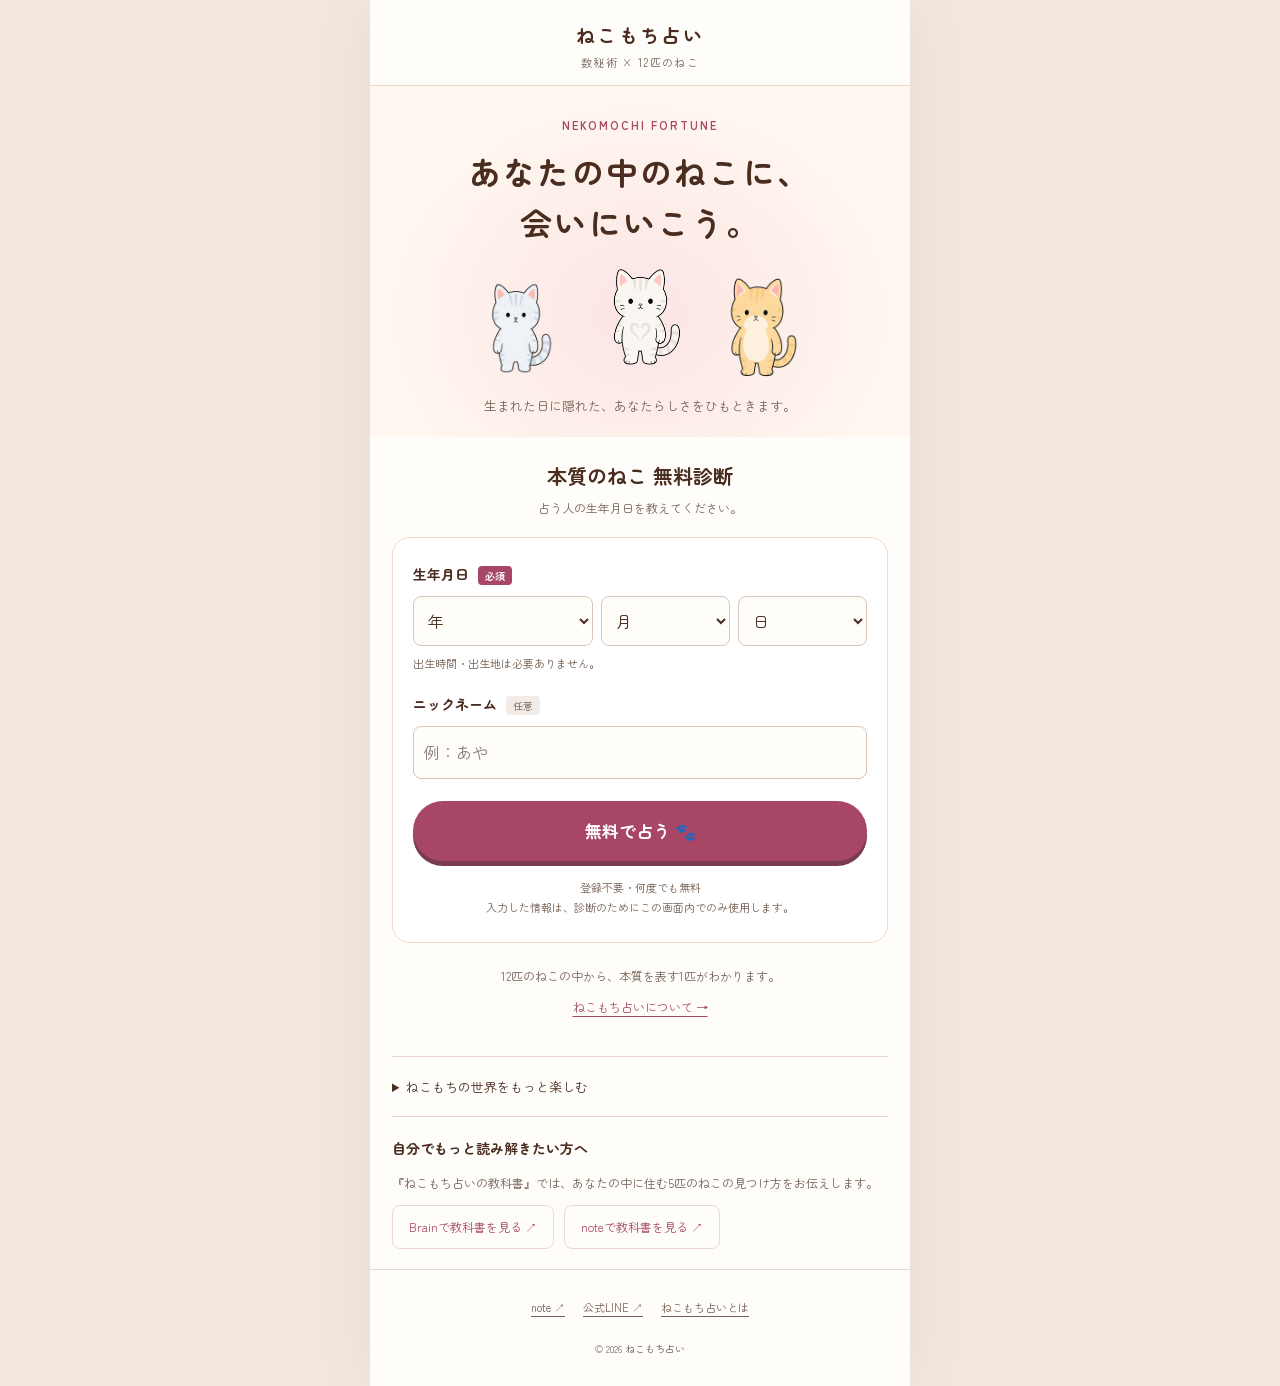
==== commit 69bbd024: "Merge cc1e7570ba4e65777b8872ad33bd94d723e6a9f9 into 078114474f285e4c3eb4aae469f7ddd403560c49" ====
--- a/index.html
+++ b/index.html
@@ -1,817 +1,142 @@
 <!DOCTYPE html>
 <html lang="ja">
-
 <head>
     <meta charset="UTF-8">
     <meta name="viewport" content="width=device-width, initial-scale=1.0">
-    <title>ねこもち占い 公式サイト</title>
-    <meta name="description"
-        content="数秘術×12匹のねこで、あなたの中に住む5匹のねこを読み解く「ねこもち占い」公式サイト。12匹のねこたちの図鑑と鑑定メニューをお届けします🐾">
+    <title>本質のねこ 無料診断｜ねこもち占い</title>
+    <meta name="description" content="生年月日から、あなたの本質のねこを無料で診断。数秘術×12匹のねこで、あなたらしさをやさしく読み解くねこもち占い。登録不要。">
     <link rel="preconnect" href="https://fonts.googleapis.com">
     <link rel="preconnect" href="https://fonts.gstatic.com" crossorigin>
-    <link href="https://fonts.googleapis.com/css2?family=Zen+Maru+Gothic:wght@300;400;500;700&display=swap"
-        rel="stylesheet">
+    <link href="https://fonts.googleapis.com/css2?family=Zen+Maru+Gothic:wght@400;500;700&display=swap" rel="stylesheet">
     <style>
-        *,
-        *::before,
-        *::after {
-            box-sizing: border-box;
-            margin: 0;
-            padding: 0;
-        }
-
-        :root {
-            /* ねこもち占い BRAND GUIDE 準拠 */
-            --cream: #FFF7F0;
-            --white: #FFFFFF;
-            --coral: #E98BA4;
-            --coral-light: #F7A7B5;
-            --coral-pale: #FBEAF0;
-            --peach: #F8D9C7;
-            --text-dark: #4A2D1F;
-            --text-mid: #6B625C;
-            --text-light: #A89880;
-            --shadow-card: 0 2px 16px rgba(0, 0, 0, 0.08);
-            --radius: 24px;
-        }
-
-        body {
-            font-family: 'Zen Maru Gothic', 'Hiragino Maru Gothic ProN', sans-serif;
-            background: var(--cream);
-            color: var(--text-dark);
-            line-height: 1.8;
-        }
-
-        /* ===== NAV ===== */
-        .site-nav {
-            position: fixed;
-            top: 0;
-            left: 0;
-            right: 0;
-            z-index: 1100;
-            display: flex;
-            align-items: center;
-            justify-content: space-between;
-            gap: 12px;
-            padding: 10px 20px;
-            background: rgba(255, 247, 240, 0.92);
-            backdrop-filter: blur(12px);
-            border-bottom: 1px solid rgba(0, 0, 0, 0.05);
-        }
-
-        .site-nav .brand {
-            font-weight: 700;
-            color: var(--text-dark);
-            text-decoration: none;
-            font-size: 1rem;
-            letter-spacing: .04em;
-            white-space: nowrap;
-        }
-
-        .site-nav .links {
-            display: flex;
-            gap: 4px;
-        }
-
-        .site-nav .links a {
-            color: var(--text-mid);
-            text-decoration: none;
-            font-size: 0.82rem;
-            font-weight: 500;
-            padding: 6px 10px;
-            border-radius: 999px;
-            transition: background .2s, color .2s;
-            white-space: nowrap;
-        }
-
-        .site-nav .links a:hover,
-        .site-nav .links a.current {
-            background: var(--coral-pale);
-            color: var(--coral);
-        }
-
-        @media (max-width: 640px) {
-            .site-nav {
-                flex-wrap: wrap;
-                justify-content: center;
-                gap: 3px;
-                padding: 6px 10px 5px;
-            }
-
-            .site-nav .brand {
-                width: 100%;
-                text-align: center;
-                font-size: 0.88rem;
-                line-height: 1.4;
-            }
-
-            .site-nav .links {
-                width: 100%;
-                justify-content: flex-start;
-                gap: 2px;
-                overflow-x: auto;
-                overscroll-behavior-x: contain;
-                scrollbar-width: none;
-                padding-bottom: 1px;
-            }
-
-            .site-nav .links::-webkit-scrollbar {
-                display: none;
-            }
-
-            .site-nav .links a {
-                flex: 0 0 auto;
-                font-size: 0.7rem;
-                padding: 4px 7px;
-            }
-        }
-
-        /* ===== HEADER ===== */
-        header.site-head {
-            max-width: 760px;
-            margin: 0 auto;
-            padding: 96px 24px 8px;
-            text-align: center;
-        }
-
-        .site-title {
-            font-size: 1.9rem;
-            font-weight: 700;
-            letter-spacing: .06em;
-        }
-
-        .site-tag {
-            color: var(--text-mid);
-            font-size: 0.9rem;
-            margin-top: 4px;
-        }
-        @media (max-width: 640px) {
-            header.site-head {
-                padding: 116px 18px 8px;
-            }
-
-            .site-title {
-                font-size: 1.65rem;
-            }
-
-            .site-tag {
-                font-size: 0.84rem;
-                line-height: 1.65;
-            }
-        }
-
-        /* ===== 告知バナー ===== */
-        .notice-banner {
-            display: block;
-            max-width: 680px;
-            margin: 22px auto 0;
-            background: var(--white);
-            border: 1.5px solid var(--coral-light);
-            border-radius: 999px;
-            padding: 12px 22px;
-            text-decoration: none;
-            color: var(--text-dark);
-            font-size: 0.9rem;
-            font-weight: 500;
-            box-shadow: var(--shadow-card);
-            transition: transform .2s;
-        }
-
-        .notice-banner:hover {
-            transform: translateY(-2px);
-        }
-
-        .notice-banner .nb-accent {
-            color: var(--coral);
-            font-weight: 700;
-        }
-        @media (max-width: 640px) {
-            .notice-banner {
-                margin-top: 18px;
-                padding: 11px 15px;
-                border-radius: 20px;
-                font-size: 0.84rem;
-                line-height: 1.65;
-            }
-        }
-
-        /* ===== SECTIONS ===== */
-        section {
-            max-width: 980px;
-            margin: 0 auto;
-            padding: 44px 24px 8px;
-        }
-
-        .section-eyebrow {
-            display: block;
-            text-align: center;
-            color: var(--coral);
-            font-size: 0.85rem;
-            font-weight: 700;
-            letter-spacing: .15em;
-            margin-bottom: 8px;
-        }
-
-        .section-title {
-            text-align: center;
-            font-size: 1.4rem;
-            font-weight: 700;
-            margin-bottom: 8px;
-        }
-
-        .section-lead {
-            text-align: center;
-            color: var(--text-mid);
-            font-size: 0.9rem;
-            margin-bottom: 28px;
-        }
-
-        /* ===== 診断フォーム ===== */
-        .shindan-card {
-            max-width: 640px;
-            margin: 0 auto;
-            background: var(--white);
-            border-radius: var(--radius);
-            box-shadow: var(--shadow-card);
-            padding: 34px 28px;
-        }
-
-        .shindan-card .sc-label {
-            display: block;
-            font-weight: 700;
-            font-size: 0.92rem;
-            margin-bottom: 8px;
-        }
-
-        .shindan-card .sc-label .opt {
-            font-weight: 400;
-            font-size: 0.78rem;
-            color: var(--text-light);
-        }
-
-        .shindan-card .sc-label .req {
-            display: inline-block;
-            background: var(--coral);
-            color: #fff;
-            font-size: 0.7rem;
-            padding: 1px 10px;
-            border-radius: 999px;
-            margin-left: 6px;
-            vertical-align: middle;
-        }
-
-        .shindan-card input,
-        .shindan-card select {
-            width: 100%;
-            border: none;
-            background: var(--coral-pale);
-            border-radius: 14px;
-            padding: 14px 16px;
-            font-family: inherit;
-            font-size: 1rem;
-            color: var(--text-dark);
-            margin-bottom: 20px;
-            outline: none;
-        }
-
-        .shindan-card select {
-            cursor: pointer;
-            appearance: auto;
-        }
-
-        .shindan-card input:focus,
-        .shindan-card select:focus {
-            box-shadow: 0 0 0 2px var(--coral-light);
-        }
-
-        .birth-row {
-            display: flex;
-            gap: 10px;
-        }
-
-        .birth-row .bi {
-            position: relative;
-            flex: 1;
-        }
-
-        .birth-row .bi span {
-            position: absolute;
-            right: 14px;
-            top: 15px;
-            color: var(--text-light);
-            font-size: 0.85rem;
-            pointer-events: none;
-        }
-
-        .shindan-btn {
-            display: block;
-            width: 100%;
-            border: none;
-            cursor: pointer;
-            background: var(--coral);
-            color: #fff;
-            font-family: inherit;
-            font-weight: 700;
-            font-size: 1.05rem;
-            padding: 16px;
-            border-radius: 999px;
-            box-shadow: 0 6px 20px rgba(233, 139, 164, .35);
-            transition: transform .2s;
-        }
-
-        .shindan-btn:hover {
-            transform: translateY(-2px);
-        }
-
-        .shindan-btn small {
-            display: block;
-            font-weight: 400;
-            font-size: 0.75rem;
-            opacity: .9;
-        }
-
-        .shindan-error {
-            display: none;
-            text-align: center;
-            color: var(--coral);
-            font-size: 0.85rem;
-            margin-top: 12px;
-        }
-
-        /* ===== 診断結果 ===== */
-        .shindan-result {
-            display: none;
-            max-width: 640px;
-            margin: 24px auto 0;
-            background: var(--white);
-            border-radius: var(--radius);
-            box-shadow: 0 6px 22px rgba(233, 139, 164, .25);
-            padding: 34px 28px;
-            text-align: center;
-        }
-
-        .shindan-result .sr-intro {
-            color: var(--text-mid);
-            font-size: 0.9rem;
-        }
-
-        .shindan-result img {
-            width: 130px;
-            height: 130px;
-            object-fit: contain;
-            margin: 10px auto;
-        }
-
-        .shindan-result .sr-num {
-            color: var(--text-light);
-            font-size: 0.8rem;
-            letter-spacing: .1em;
-        }
-
-        .shindan-result h3 {
-            font-size: 1.5rem;
-            margin: 2px 0 8px;
-        }
-
-        .shindan-result .sr-catch {
-            color: var(--coral);
-            font-weight: 700;
-            font-size: 0.95rem;
-            margin-bottom: 14px;
-        }
-
-        .shindan-result .sr-msg {
-            background: var(--coral-pale);
-            border-radius: 16px;
-            padding: 14px 18px;
-            font-size: 0.9rem;
-            color: var(--text-dark);
-            margin-bottom: 20px;
-        }
-
-        .shindan-result .sr-links a.more {
-            color: var(--coral);
-            font-weight: 700;
-            font-size: 0.9rem;
-            text-decoration: none;
-            display: inline-block;
-            margin-bottom: 16px;
-        }
-
-        .shindan-result .sr-gift {
-            background: #FCEEE6;
-            border: 1.5px dashed var(--coral-light);
-            border-radius: 20px;
-            padding: 20px 18px 22px;
-            margin: 4px 0 20px;
-        }
-
-        .shindan-result .sr-story {
-            text-align: left;
-            white-space: pre-line;
-            font-size: 0.92rem;
-            line-height: 1.9;
-            color: var(--text-dark);
-            margin: 6px 0 22px;
-        }
-
-        .shindan-result .sr-line-lead {
-            text-align: left;
-            font-size: 0.9rem;
-            line-height: 1.85;
-            color: var(--text-dark);
-            margin-bottom: 12px;
-        }
-
-        .shindan-result .sr-line-invite {
-            font-weight: 700;
-            color: var(--coral);
-            font-size: 0.95rem;
-            margin-bottom: 16px;
-        }
-
-        .shindan-result .btn-line {
-            display: inline-block;
-            background: #06C755;
-            color: #fff;
-            text-decoration: none;
-            font-weight: 700;
-            font-size: 1rem;
-            padding: 14px 34px;
-            border-radius: 999px;
-            box-shadow: 0 6px 20px rgba(6, 199, 85, .30);
-            transition: transform .2s;
-        }
-
-        .shindan-result .btn-line:hover {
-            transform: translateY(-2px);
-        }
-
-        .shindan-result .sr-gift-note {
-            font-size: 0.72rem;
-            color: var(--text-mid);
-            margin-top: 10px;
-        }
-
-        /* ===== 診断結果 → 次の一歩（教科書／鑑定の分岐） ===== */
-        .shindan-result .sr-next {
-            margin: 26px 0 4px;
-        }
-
-        .shindan-result .sr-next-lead {
-            font-weight: 700;
-            color: var(--text-dark);
-            font-size: 1rem;
-            margin-bottom: 14px;
-        }
-
-        .shindan-result .sr-next-cards {
-            display: grid;
-            grid-template-columns: 1fr 1fr;
-            gap: 12px;
-        }
-
-        .shindan-result .sr-next-card {
-            display: block;
-            text-align: left;
-            text-decoration: none;
-            background: var(--white);
-            border: 1.5px solid var(--coral-pale);
-            border-radius: 18px;
-            padding: 16px 16px 18px;
-            transition: transform .2s, box-shadow .2s, border-color .2s;
-        }
-
-        .shindan-result .sr-next-card:hover {
-            transform: translateY(-2px);
-            border-color: var(--coral-light);
-            box-shadow: var(--shadow-card);
-        }
-
-        .shindan-result .sr-next-tag {
-            display: inline-block;
-            background: var(--coral-pale);
-            color: var(--coral);
-            font-size: 0.68rem;
-            font-weight: 700;
-            border-radius: 999px;
-            padding: 4px 10px;
-            margin-bottom: 10px;
-        }
-
-        .shindan-result .sr-next-name {
-            display: block;
-            color: var(--text-dark);
-            font-weight: 700;
-            font-size: 0.95rem;
-            line-height: 1.5;
-            margin-bottom: 4px;
-        }
-
-        .shindan-result .sr-next-price {
-            display: block;
-            color: var(--coral);
-            font-weight: 700;
-            font-size: 1.05rem;
-            margin-bottom: 8px;
-        }
-
-        .shindan-result .sr-next-desc {
-            display: block;
-            color: var(--text-mid);
-            font-size: 0.78rem;
-            line-height: 1.75;
-        }
-
-        .shindan-result .sr-next-go {
-            display: block;
-            color: var(--coral);
-            font-weight: 700;
-            font-size: 0.8rem;
-            margin-top: 10px;
-        }
-
-        @media (max-width: 600px) {
-            .shindan-result .sr-next-cards {
-                grid-template-columns: 1fr;
-            }
-        }
-
-        /* ===== 12匹グリッド ===== */
-        .cats-grid {
-            display: grid;
-            grid-template-columns: repeat(4, minmax(0, 1fr));
-            gap: 16px;
-        }
-
-        @media (max-width: 640px) {
-            .cats-grid {
-                grid-template-columns: repeat(2, 1fr);
-            }
-        }
-
-        .cat-card {
-            background: var(--white);
-            border-radius: 20px;
-            box-shadow: var(--shadow-card);
-            padding: 18px 12px 16px;
-            text-align: center;
-            text-decoration: none;
-            color: var(--text-dark);
-            transition: transform .2s, box-shadow .2s;
-        }
-
-        .cat-card:hover {
-            transform: translateY(-4px);
-            box-shadow: 0 6px 22px rgba(233, 139, 164, .25);
-        }
-
-        .cat-card img {
-            width: 104px;
-            height: 104px;
-            object-fit: contain;
-        }
-
-        .cat-card .num {
-            font-size: 0.72rem;
-            color: var(--text-light);
-            letter-spacing: .1em;
-            margin-top: 6px;
-        }
-
-        .cat-card h3 {
-            font-size: 1.02rem;
-            font-weight: 700;
-            margin: 2px 0;
-        }
-
-        .cat-card p {
-            font-size: 0.78rem;
-            color: var(--coral);
-            font-weight: 500;
-        }
-
-        /* ===== 鑑定メニュー ===== */
-        .kantei-card {
-            max-width: 640px;
-            margin: 0 auto;
-            background: var(--white);
-            border-radius: var(--radius);
-            box-shadow: var(--shadow-card);
-            padding: 34px 28px;
-            text-align: center;
-        }
-
-        .kantei-card .kc-tag {
-            display: inline-block;
-            background: var(--coral-pale);
-            color: var(--coral);
-            font-size: 0.78rem;
-            font-weight: 700;
-            padding: 4px 14px;
-            border-radius: 999px;
-            margin-bottom: 10px;
-        }
-
-        .kantei-card h3 {
-            font-size: 1.3rem;
-            margin-bottom: 6px;
-        }
-
-        .kantei-card .kc-price {
-            color: var(--coral);
-            font-weight: 700;
-            font-size: 1.1rem;
-            margin-bottom: 10px;
-        }
-
-        .kantei-card p {
-            color: var(--text-mid);
-            font-size: 0.9rem;
-            margin-bottom: 20px;
-        }
-
-        .btn-primary {
-            display: inline-block;
-            background: var(--coral);
-            color: #fff;
-            text-decoration: none;
-            font-weight: 700;
-            padding: 14px 32px;
-            border-radius: 999px;
-            box-shadow: 0 6px 20px rgba(233, 139, 164, .35);
-            transition: transform .2s;
-        }
-
-        .btn-primary:hover {
-            transform: translateY(-2px);
-        }
-
-        .purchase-actions {
-            display: flex;
-            justify-content: center;
-            gap: 12px;
-            flex-wrap: wrap;
-            margin-top: 22px;
-        }
-
-        .purchase-actions .btn-primary {
-            min-width: 190px;
-            padding-inline: 26px;
-        }
-
-        .btn-secondary {
-            display: inline-block;
-            min-width: 190px;
-            background: var(--white);
-            color: var(--coral);
-            text-decoration: none;
-            font-weight: 700;
-            padding: 12px 26px;
-            border: 2px solid var(--coral);
-            border-radius: 999px;
-            transition: transform .2s, background .2s;
-        }
-
-        .btn-secondary:hover {
-            transform: translateY(-2px);
-            background: var(--coral-pale);
-        }
-
-        .purchase-note {
-            margin-top: 14px !important;
-            margin-bottom: 0 !important;
-            color: var(--text-light) !important;
-            font-size: 0.78rem !important;
-        }
-        @media (max-width: 640px) {
-            .purchase-actions {
-                flex-direction: column;
-                align-items: stretch;
-                gap: 10px;
-                margin-top: 18px;
-            }
-
-            .purchase-actions .btn-primary,
-            .purchase-actions .btn-secondary {
-                width: 100%;
-                min-width: 0;
-                padding-inline: 16px;
-            }
-        }
-
-        /* ===== お知らせ ===== */
-        .news-list {
-            max-width: 640px;
-            margin: 0 auto;
-            list-style: none;
-        }
-
-        .news-list li {
-            background: var(--white);
-            border-radius: 16px;
-            box-shadow: var(--shadow-card);
-            padding: 14px 20px;
-            margin-bottom: 12px;
-            display: flex;
-            gap: 16px;
-            align-items: baseline;
-            font-size: 0.9rem;
-        }
-
-        .news-list .date {
-            color: var(--text-light);
-            font-size: 0.78rem;
-            white-space: nowrap;
-        }
-
-        /* ===== FOOTER ===== */
-        footer {
-            margin-top: 56px;
-            padding: 36px 20px 48px;
-            background: var(--white);
-            text-align: center;
-        }
-
-        .sns-row {
-            display: flex;
-            justify-content: center;
-            gap: 12px;
-            margin-bottom: 20px;
-        }
-
-        .sns-row a {
-            display: inline-block;
-            background: var(--coral-pale);
-            color: var(--coral);
-            text-decoration: none;
-            font-size: 0.85rem;
-            font-weight: 700;
-            padding: 8px 22px;
-            border-radius: 999px;
-            transition: transform .2s;
-        }
-
-        .sns-row a:hover {
-            transform: translateY(-2px);
-        }
-
-        .foot-links {
-            font-size: 0.82rem;
-            margin-bottom: 14px;
-        }
-
-        .foot-links a {
-            color: var(--text-mid);
-            text-decoration: none;
-            margin: 0 10px;
-        }
-
-        .copyright {
-            color: var(--text-light);
-            font-size: 0.78rem;
-        }
+        * { box-sizing: border-box; }
+        :root { --cream:#fff7f0; --paper:#fffdfa; --ink:#4a2d1f; --muted:#766256; --rose:#a74765; --pink:#fbeaf0; --line:#ecd8ce; }
+        body { margin:0; font-family:'Zen Maru Gothic','Hiragino Maru Gothic ProN',sans-serif; color:var(--ink); background:#f3e7df; line-height:1.8; }
+        [hidden] { display:none !important; }
+        a { color:var(--rose); text-underline-offset:4px; }
+        button,input,select { font:inherit; }
+        button,a,input,select,summary { -webkit-tap-highlight-color:transparent; }
+        :focus-visible { outline:3px solid var(--rose); outline-offset:4px; }
+        .skip { position:fixed; top:8px; left:8px; transform:translateY(-160%); z-index:2; background:white; padding:8px 16px; }
+        .skip:focus { transform:none; }
+        .page { max-width:540px; margin:auto; min-height:100vh; background:var(--paper); box-shadow:0 0 64px #6b493b12; }
+        .masthead { padding:18px 24px 12px; text-align:center; border-bottom:1px solid var(--line); }
+        .brand { text-decoration:none; font-size:19px; font-weight:700; color:var(--ink); letter-spacing:.12em; }
+        .masthead p { margin:1px 0 0; font-size:11px; letter-spacing:.12em; color:var(--muted); }
+        .hero { text-align:center; padding:30px 20px 20px; background:radial-gradient(ellipse at 50% 65%,#fbe4e3,transparent 68%),var(--cream); }
+        .eyebrow { margin:0; color:var(--rose); font-size:11px; font-weight:700; letter-spacing:.18em; }
+        h1 { font-size:clamp(25px,6vw,32px); line-height:1.6; letter-spacing:.07em; margin:10px 0 0; }
+        .hero-cats { display:flex; align-items:flex-end; justify-content:center; gap:0; margin:6px auto 0; max-width:365px; }
+        .hero-cats img { display:block; width:32%; height:auto; object-fit:contain; }
+        .hero-cats img:nth-child(2) { width:36%; }
+        .hero p:last-child { font-size:13px; color:var(--muted); margin:8px 0 0; }
+        main { padding:0 22px 28px; }
+        .form-heading { text-align:center; padding:23px 0 18px; }
+        h2 { font-size:20px; margin:0; line-height:1.6; }
+        .form-heading p { color:var(--muted); font-size:12px; margin:5px 0 0; }
+        .shindan-card { border:1px solid var(--line); border-radius:18px; background:white; padding:24px 20px; }
+        fieldset { border:0; padding:0; margin:0 0 18px; min-width:0; }
+        legend,.sc-label { display:block; font-weight:700; font-size:14px; margin:0 0 9px; padding:0; }
+        .req,.opt { font-size:10px; margin-left:9px; padding:2px 7px; border-radius:4px; vertical-align:middle; }
+        .req { background:var(--rose); color:white; }
+        .opt { background:#f2ece8; color:var(--muted); font-weight:400; }
+        input,select { width:100%; min-width:0; min-height:50px; padding:11px 10px; border:1px solid #d9c6bb; border-radius:8px; color:var(--ink); background:var(--paper); font-size:16px; }
+        input::placeholder { color:#897b71; }
+        .birth-row { display:grid; grid-template-columns:1.4fr 1fr 1fr; gap:8px; }
+        .hint,.privacy { color:var(--muted); font-size:11px; line-height:1.8; margin:8px 0 0; }
+        .shindan-btn { width:100%; cursor:pointer; border:0; border-radius:999px; padding:15px 10px; background:var(--rose); color:white; font-weight:700; font-size:17px; margin-top:22px; box-shadow:0 5px 0 #793c4f; }
+        .shindan-btn:hover { background:#923c57; }
+        .privacy { text-align:center; margin-top:17px; }
+        .shindan-error { padding:10px; border:1px solid #b3283c; color:#a21c30; background:#fff4f4; font-size:13px; border-radius:6px; }
+        .help { font-size:12px; color:var(--muted); margin:22px 0 0; text-align:center; }
+        .help a { display:inline-block; padding:10px 0; }
+        .shindan-result { padding:26px 0 0; scroll-margin-top:16px; text-align:center; }
+        .sr-intro { font-size:14px; overflow-wrap:anywhere; }
+        #sr-img { width:190px; height:190px; object-fit:contain; }
+        .sr-num { font-size:12px; color:var(--muted); letter-spacing:.1em; }
+        #sr-name { font-size:28px; margin:5px 0; }
+        .sr-catch { font-size:14px; color:var(--rose); font-weight:700; }
+        .sr-story { text-align:left; white-space:pre-line; font-size:14px; line-height:2; margin:24px 0; padding:22px; background:var(--cream); border-radius:16px; }
+        .sr-gift { padding:20px; border:1px dashed #d7a4a4; border-radius:16px; background:#fcf2ec; }
+        .sr-line-lead { text-align:left; font-size:13px; }
+        .sr-line-invite { font-size:14px; font-weight:700; color:var(--rose); }
+        .btn-line { display:block; padding:12px 8px; border-radius:999px; background:#087b3c; color:white; text-decoration:none; font-weight:700; }
+        .sr-gift-note { font-size:11px; color:var(--muted); }
+        .sr-links { margin:16px 0; font-size:14px; }
+        .sr-next { margin:28px 0; }
+        .sr-next-lead { font-weight:700; font-size:16px; }
+        .sr-next-cards { display:grid; gap:12px; }
+        .sr-next-card { display:block; padding:18px; border:1px solid var(--line); border-radius:14px; color:var(--ink); text-align:left; text-decoration:none; }
+        .sr-next-card:hover { background:var(--cream); }
+        .sr-next-card span { display:block; }
+        .sr-next-tag { font-size:11px; color:var(--rose); }
+        .sr-next-name { font-weight:700; margin-top:5px; }
+        .sr-next-price { color:var(--rose); font-weight:700; }
+        .sr-next-desc { font-size:12px; color:var(--muted); margin-top:5px; }
+        .sr-next-go { font-size:12px; color:var(--rose); margin-top:10px; }
+        .back-btn { cursor:pointer; background:white; border:1px solid var(--rose); color:var(--rose); border-radius:999px; padding:12px 28px; }
+        .explore { margin:0 22px; border-top:1px solid var(--line); }
+        .explore summary { cursor:pointer; padding:18px 0; font-size:13px; }
+        .explore-links { display:grid; grid-template-columns:1fr 1fr; gap:8px; padding-bottom:18px; }
+        .explore-links a { padding:12px; background:var(--cream); border-radius:8px; text-decoration:none; font-size:12px; text-align:center; }
+        #kyokasho { margin:0 22px; padding:20px 0; border-top:1px solid var(--line); scroll-margin-top:16px; }
+        #kyokasho h2 { font-size:14px; }
+        #kyokasho p { font-size:12px; color:var(--muted); }
+        .purchase-actions { display:flex; gap:10px; flex-wrap:wrap; }
+        .purchase-actions a { display:inline-block; padding:10px 16px; border:1px solid var(--line); border-radius:8px; font-size:12px; text-decoration:none; }
+        footer { border-top:1px solid var(--line); padding:20px 22px 28px; text-align:center; }
+        .footer-links { display:flex; flex-wrap:wrap; gap:4px 18px; justify-content:center; }
+        .footer-links a { font-size:11px; color:var(--muted); padding:8px 0; }
+        .copyright { color:var(--muted); font-size:10px; margin:14px 0 0; }
+        @media(max-width:360px) { main { padding-inline:16px; } .shindan-card { padding:20px 14px; } .birth-row { gap:6px; } select { padding-inline:6px; } .sr-story { padding:16px; } }
+
     </style>
 </head>
-
 <body>
-    <nav class="site-nav">
-        <a href="index.html" class="brand">🐾 ねこもち占い</a>
-        <div class="links">
-            <a href="index.html" class="current">ホーム</a>
-            <a href="types.html">12匹のねこたち</a>
-            <a href="kanteisho.html">鑑定書のご案内</a>
-            <a href="menu.html">鑑定メニュー</a>
-            <a href="about.html">ねこもち占いとは</a>
+<a class="skip" href="#sd-form">診断フォームへ</a>
+<div class="page">
+    <header class="masthead">
+        <a class="brand" href="index.html">ねこもち占い</a>
+        <p>数秘術 × 12匹のねこ</p>
+    </header>
+    <div class="hero">
+        <p class="eyebrow">NEKOMOCHI FORTUNE</p>
+        <h1>あなたの中のねこに、<br>会いにいこう。</h1>
+        <div class="hero-cats" aria-hidden="true">
+            <img src="img/cat_2.png?v=2" alt="" width="160" height="160">
+            <img src="img/cat_6.png?v=2" alt="" width="180" height="180" fetchpriority="high">
+            <img src="img/cat_11.png?v=2" alt="" width="160" height="160">
         </div>
-    </nav>
-
-    <header class="site-head">
-        <h1 class="site-title">ねこもち占い</h1>
-        <p class="site-tag">数秘術 × 12匹のねこ。あなたの中のねこたちを、やさしく読み解きます🐾</p>
-        <a href="#kyokasho" class="notice-banner">🎉 <span class="nb-accent">『ねこもち占いの教科書』</span>をリリースしました →</a>
-    </header>
-
-    <!-- 診断スタート -->
-    <section>
-        <span class="section-eyebrow">✦ START</span>
-        <h2 class="section-title">本質のねこ 診断</h2>
-        <p class="section-lead">生年月日から、あなたのいちばん奥に住む「本質のねこ」を無料で診断します。</p>
-        <div class="shindan-card">
-            <label class="sc-label" for="sd-name">ニックネーム <span class="opt">（任意）</span></label>
-            <input type="text" id="sd-name" placeholder="例：あや" maxlength="20">
-            <span class="sc-label">生年月日<span class="req">必須</span></span>
-            <div class="birth-row">
-                <div class="bi"><select id="sd-y" aria-label="年"></select><span>年</span></div>
-                <div class="bi"><select id="sd-m" aria-label="月"></select><span>月</span></div>
-                <div class="bi"><select id="sd-d" aria-label="日"></select><span>日</span></div>
+        <p>生まれた日に隠れた、あなたらしさをひもときます。</p>
+    </div>
+    <main>
+        <div id="input-view">
+            <div class="form-heading">
+                <h2>本質のねこ 無料診断</h2>
+                <p>占う人の生年月日を教えてください。</p>
             </div>
-            <button class="shindan-btn" id="sd-btn">🐾 無料で本質のねこを診断する<small>登録不要・無料</small></button>
-            <p class="shindan-error" id="sd-error">生年月日を正しく入力してくださいね🐾</p>
+            <form class="shindan-card" id="sd-form" novalidate>
+                <fieldset aria-describedby="birth-hint sd-error">
+                    <legend>生年月日<span class="req">必須</span></legend>
+                    <div class="birth-row">
+                        <select id="sd-y" aria-label="生まれた年" required></select>
+                        <select id="sd-m" aria-label="生まれた月" required></select>
+                        <select id="sd-d" aria-label="生まれた日" required></select>
+                    </div>
+                    <p class="hint" id="birth-hint">出生時間・出生地は必要ありません。</p>
+                </fieldset>
+                <label class="sc-label" for="sd-name">ニックネーム<span class="opt">任意</span></label>
+                <input type="text" id="sd-name" placeholder="例：あや" maxlength="20" autocomplete="off">
+                <p class="shindan-error" id="sd-error" role="alert" tabindex="-1" hidden>生年月日を確認してください。実在する、今日までの日付を選んでくださいね。</p>
+                <button class="shindan-btn" id="sd-btn" type="submit">無料で占う <span aria-hidden="true">🐾</span></button>
+                <p class="privacy">登録不要・何度でも無料<br>入力した情報は、診断のためにこの画面内でのみ使用します。</p>
+                <noscript><p>診断にはJavaScriptが必要です。ブラウザーの設定で有効にしてください。</p></noscript>
+            </form>
+            <p class="help">12匹のねこの中から、本質を表す1匹がわかります。<br><a href="about.html">ねこもち占いについて →</a></p>
         </div>
-        <div class="shindan-result" id="sd-result">
+        <div class="shindan-result" id="sd-result" hidden tabindex="-1" aria-labelledby="sr-name">
             <p class="sr-intro" id="sr-intro">あなたの本質のねこは……</p>
-            <img id="sr-img" src="" alt="">
+            <img id="sr-img" alt="">
             <div class="sr-num" id="sr-num"></div>
             <h3 id="sr-name"></h3>
             <p class="sr-catch" id="sr-catch"></p>
@@ -849,133 +174,38 @@
                     </a>
                 </div>
             </div>
+            <button type="button" class="back-btn" id="sd-back">もう一度占う</button>
+        </div>
+
+
+    </main>
+    <details class="explore">
+        <summary>ねこもちの世界をもっと楽しむ</summary>
+        <nav class="explore-links" aria-label="ねこもちのご案内">
+            <a href="types.html">12匹のねこたち</a>
+            <a href="kanteisho.html">鑑定書のご案内</a>
+            <a href="menu.html">鑑定メニュー</a>
+            <a href="about.html">ねこもち占いとは</a>
+        </nav>
+    </details>
+    <section id="kyokasho" aria-labelledby="book-title">
+        <h2 id="book-title">自分でもっと読み解きたい方へ</h2>
+        <p>『ねこもち占いの教科書』では、あなたの中に住む5匹のねこの見つけ方をお伝えします。</p>
+        <div class="purchase-actions">
+            <a href="https://brain-market.com/u/tomomin0126/a/bwUTN1UjMgoTZsNWa0JXY" target="_blank" rel="noopener">Brainで教科書を見る ↗</a>
+            <a href="https://note.com/nekomochi_uranai/n/nbf12bc779fea?sub_rt=share_sb" target="_blank" rel="noopener">noteで教科書を見る ↗</a>
         </div>
     </section>
-
-    <!-- 12匹のねこたち -->
-    <section>
-        <span class="section-eyebrow">✦ CHARACTERS</span>
-        <h2 class="section-title">12匹のねこたち</h2>
-        <p class="section-lead">気になるねこを選んでみてください。性格・SOSサイン・心の整え方がわかります。</p>
-        <div class="cats-grid">
-            <a class="cat-card" href="types.html#n1"><img src="img/cat_1.png?v=2" alt="いちばんねこ">
-                <div class="num">数秘 1</div>
-                <h3>いちばんねこ</h3>
-                <p>誇り高きハンター</p>
-            </a>
-            <a class="cat-card" href="types.html#n2"><img src="img/cat_2.png?v=2" alt="なかよしねこ">
-                <div class="num">数秘 2</div>
-                <h3>なかよしねこ</h3>
-                <p>心をつなぐバランサー</p>
-            </a>
-            <a class="cat-card" href="types.html#n3"><img src="img/cat_3.png?v=2" alt="ひらめきねこ">
-                <div class="num">数秘 3</div>
-                <h3>ひらめきねこ</h3>
-                <p>ワクワクの天才</p>
-            </a>
-            <a class="cat-card" href="types.html#n4"><img src="img/cat_4.png?v=2" alt="こつこつねこ">
-                <div class="num">数秘 4</div>
-                <h3>こつこつねこ</h3>
-                <p>誠実な建築家</p>
-            </a>
-            <a class="cat-card" href="types.html#n5"><img src="img/cat_5.png?v=2" alt="ふわりねこ">
-                <div class="num">数秘 5</div>
-                <h3>ふわりねこ</h3>
-                <p>自由を愛する冒険家</p>
-            </a>
-            <a class="cat-card" href="types.html#n6"><img src="img/cat_6.png?v=2" alt="まもりねこ">
-                <div class="num">数秘 6</div>
-                <h3>まもりねこ</h3>
-                <p>みんなの守護者</p>
-            </a>
-            <a class="cat-card" href="types.html#n7"><img src="img/cat_7.png?v=2" alt="ふしぎねこ">
-                <div class="num">数秘 7</div>
-                <h3>ふしぎねこ</h3>
-                <p>孤高の哲学者</p>
-            </a>
-            <a class="cat-card" href="types.html#n8"><img src="img/cat_8.png?v=2" alt="まっすぐねこ">
-                <div class="num">数秘 8</div>
-                <h3>まっすぐねこ</h3>
-                <p>不屈のチャレンジャー</p>
-            </a>
-            <a class="cat-card" href="types.html#n9"><img src="img/cat_9.png?v=2" alt="あんしんねこ">
-                <div class="num">数秘 9</div>
-                <h3>あんしんねこ</h3>
-                <p>深遠な賢者</p>
-            </a>
-            <a class="cat-card" href="types.html#n11"><img src="img/cat_11.png?v=2" alt="ひかりねこ">
-                <div class="num">数秘 11</div>
-                <h3>ひかりねこ</h3>
-                <p>直感のメッセンジャー</p>
-            </a>
-            <a class="cat-card" href="types.html#n22"><img src="img/cat_22.png?v=2" alt="しっかりねこ">
-                <div class="num">数秘 22</div>
-                <h3>しっかりねこ</h3>
-                <p>カリスマ建築家</p>
-            </a>
-            <a class="cat-card" href="types.html#n33"><img src="img/cat_33.png?v=2" alt="まほうねこ">
-                <div class="num">数秘 33</div>
-                <h3>まほうねこ</h3>
-                <p>宇宙規模の愛の奉仕者</p>
-            </a>
-        </div>
-    </section>
-
-    <!-- 鑑定メニュー -->
-    <section>
-        <span class="section-eyebrow">✦ MENU</span>
-        <h2 class="section-title">鑑定メニュー</h2>
-        <p class="section-lead">やさしい絵本のようなPDF鑑定書をお届けします。</p>
-        <div class="kantei-card">
-            <span class="kc-tag">🐾 いちばん人気</span>
-            <h3>5匹のねこもち総合鑑定</h3>
-            <div class="kc-price">¥3,300（税込）</div>
-            <p>あなたの本質・才能・仕事運・お金の流れ・人間関係の傾向を、<br>5匹のねこもちから総合的に読み解くPDF鑑定書です。</p>
-            <a href="kanteisho.html" class="btn-primary">鑑定書のご案内を見る🐾</a>
-        </div>
-    </section>
-
-    <!-- ねこもち占いの教科書 -->
-    <section id="kyokasho">
-        <span class="section-eyebrow">✦ NEW</span>
-        <h2 class="section-title">ねこもち占いの教科書</h2>
-        <p class="section-lead">自分と大切な人を、自分の手で読み解けるようになる一冊。</p>
-        <div class="kantei-card">
-            <span class="kc-tag">🎉 2026.7.22 リリース</span>
-            <h3>ねこもち占いの教科書</h3>
-            <p>生年月日だけで、あなたと家族の中に住む「5匹のねこ」を計算して読み解く方法を、はじめから全部お伝えします。<br>読み終えるころには、自分で自分を、そして大切な人を鑑定できるようになります🐾</p>
-            <div class="purchase-actions">
-                <a href="https://brain-market.com/u/tomomin0126/a/bwUTN1UjMgoTZsNWa0JXY" class="btn-primary" target="_blank" rel="noopener">Brainで購入する 🐾</a>
-                <a href="https://note.com/nekomochi_uranai/n/nbf12bc779fea?sub_rt=share_sb" class="btn-secondary" target="_blank" rel="noopener">noteで購入する 🐾</a>
-            </div>
-            <p class="purchase-note">お好きな販売サイトからご購入いただけます。</p>
-        </div>
-    </section>
-
-    <!-- お知らせ -->
-    <section>
-        <span class="section-eyebrow">✦ NEWS</span>
-        <h2 class="section-title">お知らせ</h2>
-        <p class="section-lead"></p>
-        <ul class="news-list">
-            <li><span class="date">2026.07.22</span><span>『ねこもち占いの教科書』をリリースしました🎉</span></li>
-            <li><span class="date">2026.07.04</span><span>「5匹のねこもち総合鑑定」の受付をはじめました🐾</span></li>
-            <li><span class="date">2026.07.03</span><span>ねこもち占い 公式サイトをオープンしました🎉</span></li>
-        </ul>
-    </section>
-
     <footer>
-        <div class="sns-row">
-            <a href="https://note.com/nekomochi_uranai" target="_blank" rel="noopener">📖 note</a>
-            <a href="https://lin.ee/tqouMjP" target="_blank" rel="noopener">🐱 公式LINE</a>
-        </div>
-        <p class="foot-links"><a href="types.html">12匹のねこたち</a>｜<a href="kanteisho.html">鑑定書のご案内</a>｜<a
-                href="menu.html">鑑定メニュー</a>｜<a href="about.html">ねこもち占いとは</a></p>
+        <nav class="footer-links" aria-label="関連リンク">
+            <a href="https://note.com/nekomochi_uranai" target="_blank" rel="noopener">note ↗</a>
+            <a href="https://lin.ee/tqouMjP" target="_blank" rel="noopener">公式LINE ↗</a>
+            <a href="about.html">ねこもち占いとは</a>
+        </nav>
         <p class="copyright">© 2026 ねこもち占い</p>
     </footer>
-
-    <script>
-        const NEKO = {
+</div>
+<script>        const NEKO = {
             1: { name: 'いちばんねこ', catch: '開拓・独立・リーダーシップ。「自分で決める」が生きがいの先駆者', msg: '頼ることは、弱さじゃないよ。たまには誰かに甘えて、ふかふかの毛布で休もう。' },
             2: { name: 'なかよしねこ', catch: '調和・協調・感受性。空気を読みすぎて疲れる平和主義者', msg: '人のことより、まずは自分の小さなお皿を満たそう。あなたは、そこにいるだけで価値がある。' },
             3: { name: 'ひらめきねこ', catch: '創造・表現・喜び。「楽しい！」だけで動く天性のエンターテイナー', msg: '飽きっぽいのは、ダメだからじゃない。あなたの頭が、世界より先に進んでいるだけ。' },
@@ -1257,43 +487,61 @@
             return reduceNum(digits.reduce((s, c) => s + parseInt(c, 10), 0));
         }
 
-        function fillDateSelect(id, start, end, placeholder, defaultValue) {
-            const select = document.getElementById(id);
-            if (!select) return;
-            select.innerHTML = '';
-            const placeholderOption = document.createElement('option');
-            placeholderOption.value = '';
-            placeholderOption.textContent = placeholder;
-            placeholderOption.disabled = true;
-            select.appendChild(placeholderOption);
-            for (let value = start; value <= end; value += 1) {
-                const option = document.createElement('option');
-                option.value = String(value);
-                option.textContent = String(value);
-                select.appendChild(option);
-            }
-            select.value = String(defaultValue);
-        }
-
-        fillDateSelect('sd-y', 1900, 2026, '1990', 1990);
-        fillDateSelect('sd-m', 1, 12, '5', 5);
-        fillDateSelect('sd-d', 1, 31, '15', 15);
-        document.getElementById('sd-btn').addEventListener('click', () => {
-            const y = parseInt(document.getElementById('sd-y').value, 10);
-            const m = parseInt(document.getElementById('sd-m').value, 10);
-            const d = parseInt(document.getElementById('sd-d').value, 10);
-            const err = document.getElementById('sd-error');
-            const valid = y >= 1900 && y <= 2026 && m >= 1 && m <= 12 && d >= 1 && d <= 31;
-            if (!valid) {
-                err.style.display = 'block';
+
+        const form = document.getElementById('sd-form');
+        const result = document.getElementById('sd-result');
+        const year = document.getElementById('sd-y');
+        const month = document.getElementById('sd-m');
+        const day = document.getElementById('sd-d');
+        const error = document.getElementById('sd-error');
+        const today = new Date();
+
+        function fillSelect(select, start, end, placeholder) {
+            const options = [new Option(placeholder, '')];
+            for (let n = start; n <= end; n++) options.push(new Option(String(n), String(n)));
+            select.replaceChildren(...options);
+        }
+        fillSelect(year, 1900, today.getFullYear(), '年');
+        fillSelect(month, 1, 12, '月');
+        fillSelect(day, 1, 31, '日');
+
+        function daysInMonth(y, m) {
+            return new Date(y, m, 0).getDate();
+        }
+        function validBirthday(y, m, d, now) {
+            if (!Number.isInteger(y) || !Number.isInteger(m) || !Number.isInteger(d)) return false;
+            if (y < 1900 || y > now.getFullYear() || m < 1 || m > 12 || d < 1 || d > daysInMonth(y, m)) return false;
+            return new Date(y, m - 1, d) <= new Date(now.getFullYear(), now.getMonth(), now.getDate());
+        }
+        function clearError() {
+            error.hidden = true;
+            for (const input of [year, month, day]) input.removeAttribute('aria-invalid');
+        }
+        function updateDays() {
+            const previous = day.value;
+            const max = month.value ? daysInMonth(Number(year.value) || 2000, Number(month.value)) : 31;
+            fillSelect(day, 1, max, '日');
+            day.value = previous && Number(previous) <= max ? previous : '';
+            clearError();
+        }
+        year.addEventListener('change', updateDays);
+        month.addEventListener('change', updateDays);
+        day.addEventListener('change', clearError);
+
+        form.addEventListener('submit', (event) => {
+            event.preventDefault();
+            const y = Number(year.value), m = Number(month.value), d = Number(day.value);
+            if (!validBirthday(y, m, d, new Date())) {
+                error.hidden = false;
+                for (const input of [year, month, day]) input.setAttribute('aria-invalid', 'true');
+                error.focus();
                 return;
             }
-            err.style.display = 'none';
+            clearError();
             const lp = calcLP(y, m, d);
             const neko = NEKO[lp];
             const nick = document.getElementById('sd-name').value.trim();
-            document.getElementById('sr-intro').textContent =
-                (nick ? nick + 'さんの' : 'あなたの') + '本質のねこは……';
+            document.getElementById('sr-intro').textContent = (nick ? nick + 'さんの' : 'あなたの') + '本質のねこは……';
             document.getElementById('sr-img').src = 'img/cat_' + lp + '.png?v=2';
             document.getElementById('sr-img').alt = neko.name;
             document.getElementById('sr-num').textContent = '数秘 ' + lp;
@@ -1301,11 +549,17 @@
             document.getElementById('sr-catch').textContent = neko.catch;
             document.getElementById('sr-story').textContent = STORY[lp];
             document.getElementById('sr-more').href = 'types.html#n' + lp;
-            const box = document.getElementById('sd-result');
-            box.style.display = 'block';
-            box.scrollIntoView({ behavior: 'smooth', block: 'center' });
+            document.getElementById('input-view').hidden = true;
+            result.hidden = false;
+            result.focus({ preventScroll: true });
+            result.scrollIntoView({ behavior: 'auto', block: 'start' });
         });
-    </script>
+
+        document.getElementById('sd-back').addEventListener('click', () => {
+            result.hidden = true;
+            document.getElementById('input-view').hidden = false;
+            year.focus();
+        });
+</script>
 </body>
-
 </html>
